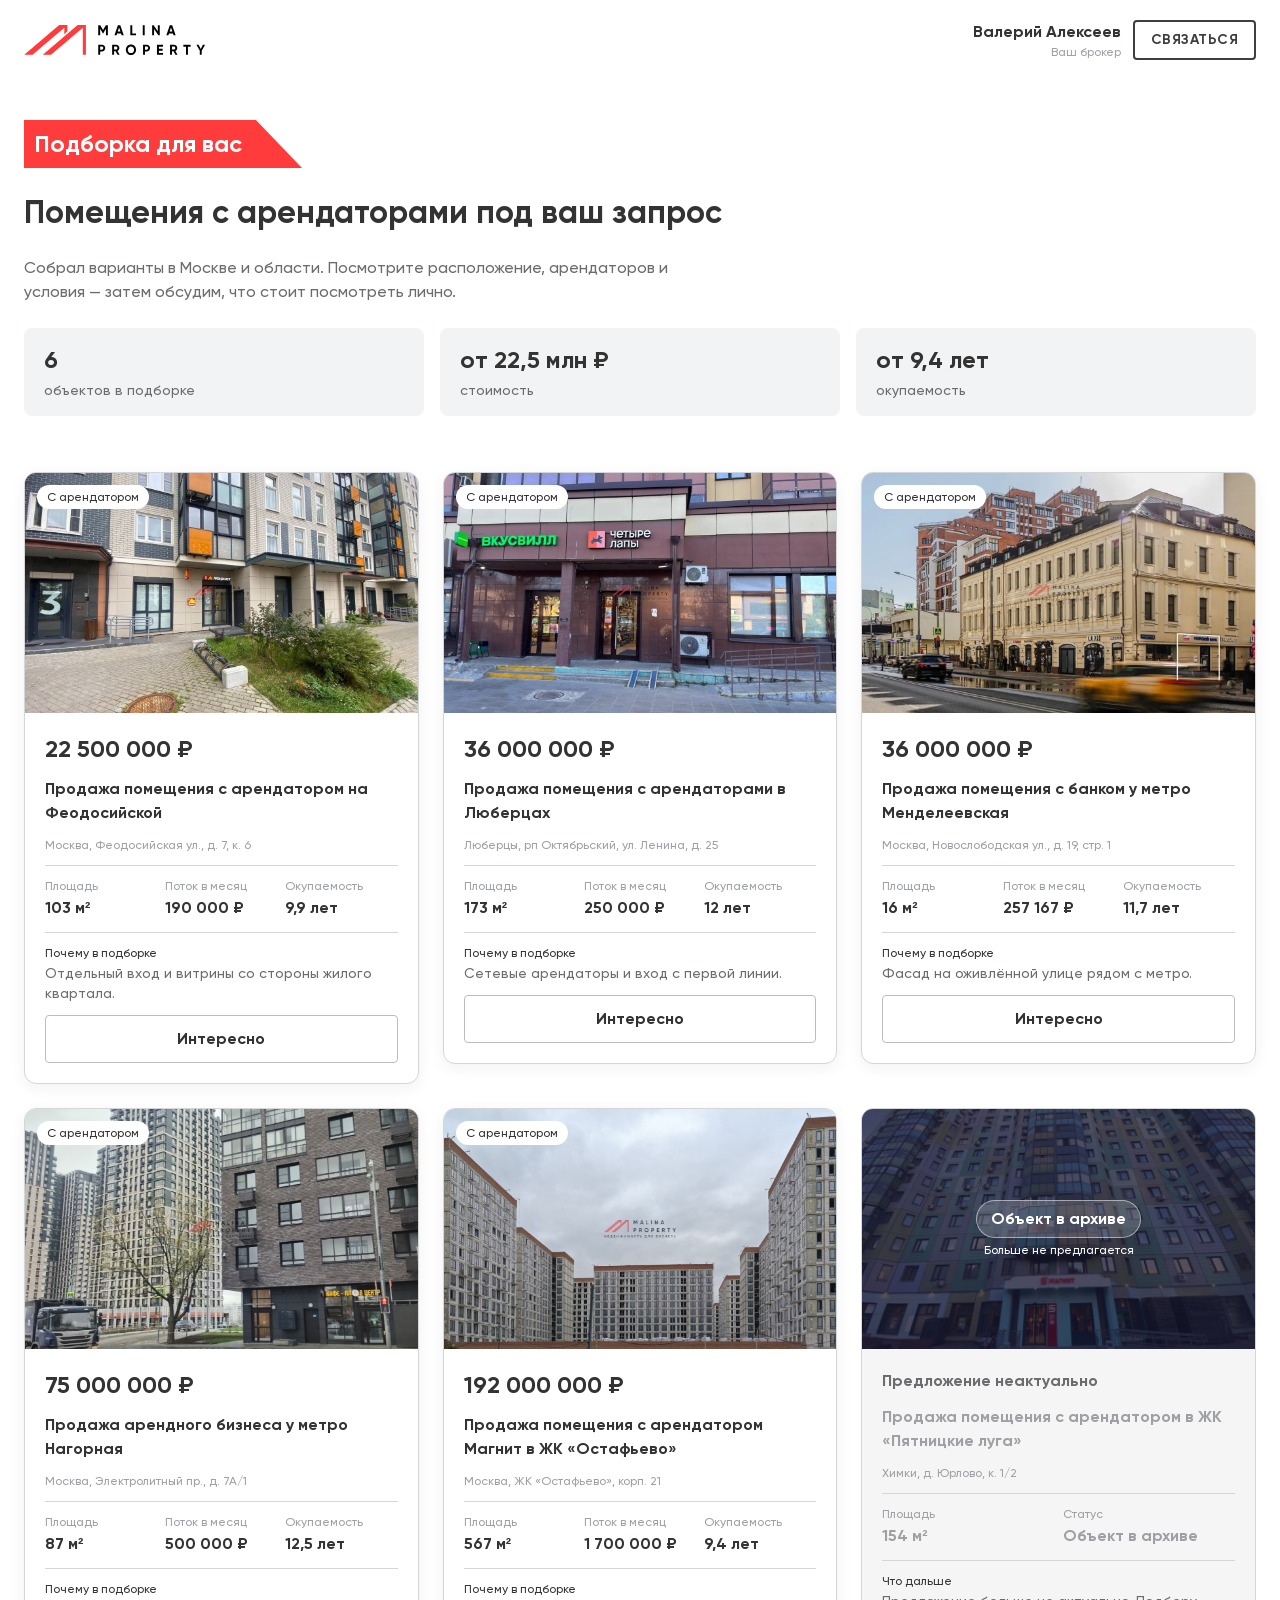
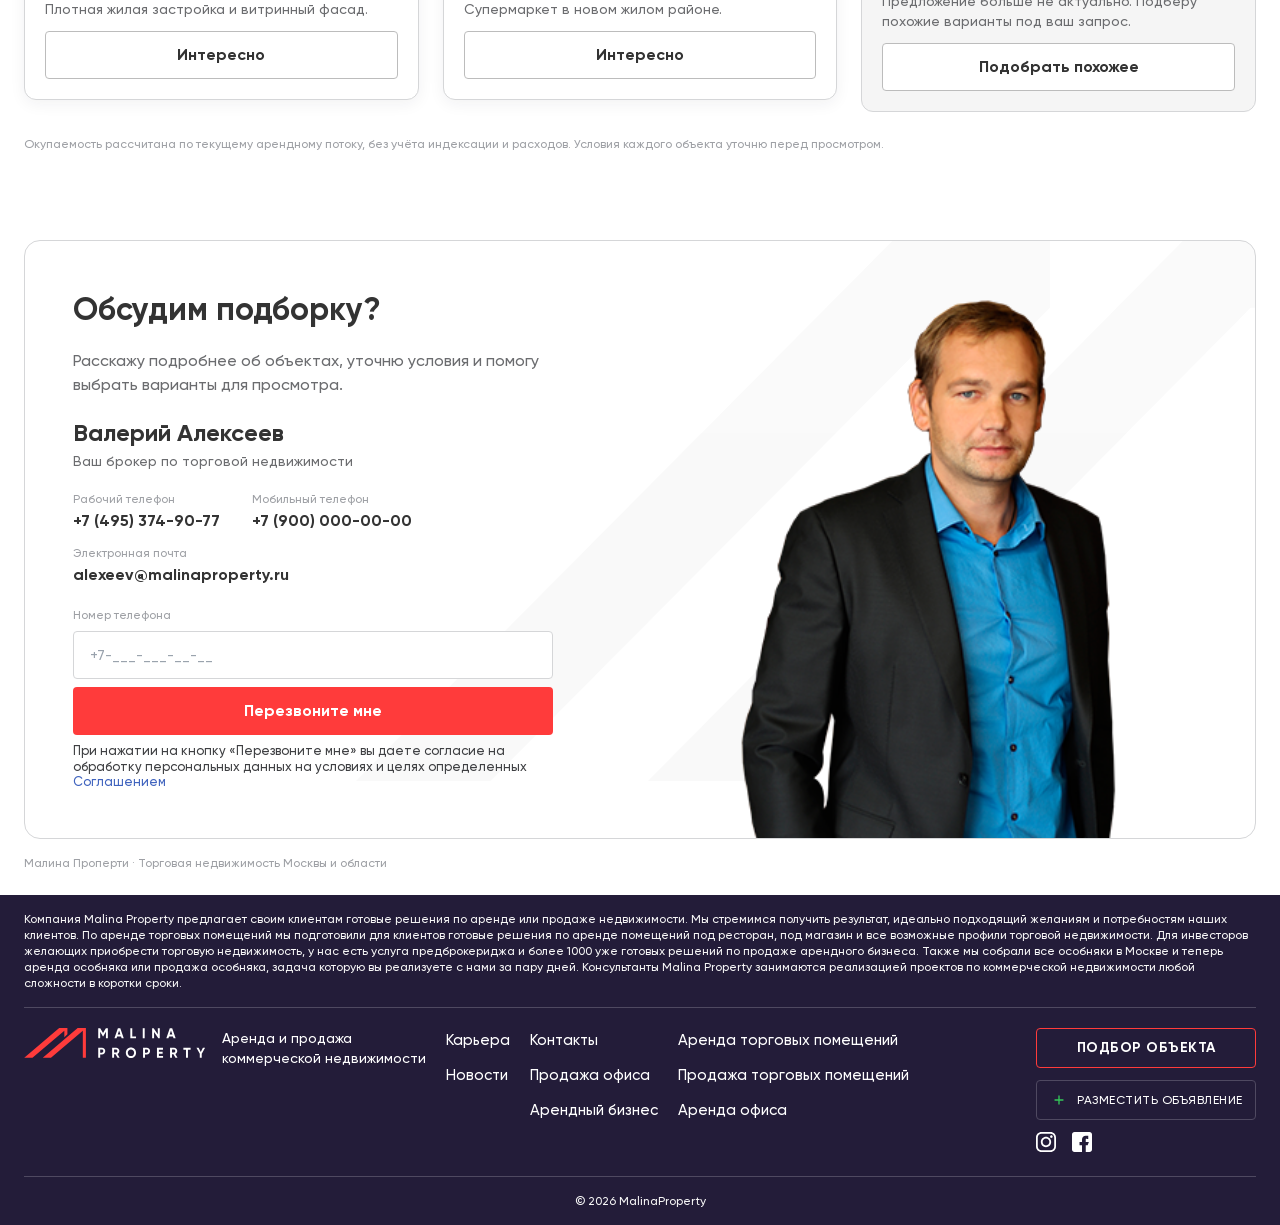
==== selection/index.html @ c5d5a67d "Malina Property: страницы объекта и подборки" ====
<!doctype html>
<!--
  Malina Property — каркас страницы.
  ⚠️ *.html в корне website/ СГЕНЕРИРОВАНЫ: этот каркас + pages/<имя>.html + blocks/**/*.html → `node build.mjs`.
  Правьте блоки, страницы и layout.html, не собранные файлы (гейт `node build.mjs --check` поймает ручную правку).
-->
<html lang="ru">
<head>
<meta charset="utf-8" />
<meta http-equiv="Cache-Control" content="no-cache, no-store, must-revalidate" />
<meta name="viewport" content="width=device-width,initial-scale=1" />
<title>Подборка для вас — Malina Property</title>
<link rel="preload" href="../fonts/gilroy-medium.woff" as="font" type="font/woff" crossorigin />
<link rel="preload" href="../fonts/gilroy-bold.woff" as="font" type="font/woff" crossorigin />
<link rel="stylesheet" href="../styles.css" />
</head>
<body>
<main>
<header id="sel-header">
  <div class="container">
    <a class="logo" href="../selection/" aria-label="Malina Property"><img src="../img/brand/logo-dark.svg" alt="Malina Property" /></a>
    <span class="spacer"></span>
    <div class="broker hide-mobile"><p class="broker-name">Валерий Алексеев</p><p class="broker-role">Ваш брокер</p></div>
    <a class="btn btn--select" href="#sel-broker">Связаться</a>
  </div>
</header>
<section id="sel-intro">
  <div class="container">
    <span class="ribbon"><span class="ribbon__body">Подборка для вас</span><img class="ribbon__tail" src="../img/selection/ribbon-tail.svg" alt="" /></span>
    <h1>Помещения с арендаторами под ваш запрос</h1>
    <p class="lead">Собрал варианты в Москве и области. Посмотрите расположение, арендаторов и условия — затем обсудим, что стоит посмотреть лично.</p>
    <div class="stats">
      <div class="stat"><b>6</b><span>объектов в подборке</span></div>
      <div class="stat"><b>от 22,5 млн ₽</b><span>стоимость</span></div>
      <div class="stat"><b>от 9,4 лет</b><span>окупаемость</span></div>
    </div>
  </div>
</section>
<section id="sel-cards">
  <div class="container">
    <div class="grid">
      <article class="sel-card js-sel-open" data-obj="1" tabindex="0">
        <div class="sel-card__photo"><img src="../img/selection/obj-1/1.jpg" alt="" /><span class="chip">С арендатором</span></div>
        <div class="sel-card__body">
          <p class="sel-card__price">22 500 000 ₽</p>
          <h2 class="sel-card__title">Продажа помещения с арендатором на Феодосийской</h2>
          <p class="sel-card__addr">Москва, Феодосийская ул., д. 7, к. 6</p>
          <div class="sel-card__stats">
            <div><span>Площадь</span><b>103 м²</b></div>
            <div><span>Поток в месяц</span><b>190 000 ₽</b></div>
            <div><span>Окупаемость</span><b>9,9 лет</b></div>
          </div>
          <div class="sel-card__reason"><span>Почему в подборке</span><p>Отдельный вход и витрины со стороны жилого квартала.</p></div>
          <button class="btn btn--line btn--block js-interest" type="button" aria-pressed="false">Интересно</button>
        </div>
      </article>
      <article class="sel-card js-sel-open" data-obj="2" tabindex="0">
        <div class="sel-card__photo"><img src="../img/selection/obj-2/1.jpg" alt="" /><span class="chip">С арендатором</span></div>
        <div class="sel-card__body">
          <p class="sel-card__price">36 000 000 ₽</p>
          <h2 class="sel-card__title">Продажа помещения с арендаторами в Люберцах</h2>
          <p class="sel-card__addr">Люберцы, рп Октябрьский, ул. Ленина, д. 25</p>
          <div class="sel-card__stats">
            <div><span>Площадь</span><b>173 м²</b></div>
            <div><span>Поток в месяц</span><b>250 000 ₽</b></div>
            <div><span>Окупаемость</span><b>12 лет</b></div>
          </div>
          <div class="sel-card__reason"><span>Почему в подборке</span><p>Сетевые арендаторы и вход с первой линии.</p></div>
          <button class="btn btn--line btn--block js-interest" type="button" aria-pressed="false">Интересно</button>
        </div>
      </article>
      <article class="sel-card js-sel-open" data-obj="3" tabindex="0">
        <div class="sel-card__photo"><img src="../img/selection/obj-3/1.jpg" alt="" /><span class="chip">С арендатором</span></div>
        <div class="sel-card__body">
          <p class="sel-card__price">36 000 000 ₽</p>
          <h2 class="sel-card__title">Продажа помещения с банком у метро Менделеевская</h2>
          <p class="sel-card__addr">Москва, Новослободская ул., д. 19, стр. 1</p>
          <div class="sel-card__stats">
            <div><span>Площадь</span><b>16 м²</b></div>
            <div><span>Поток в месяц</span><b>257 167 ₽</b></div>
            <div><span>Окупаемость</span><b>11,7 лет</b></div>
          </div>
          <div class="sel-card__reason"><span>Почему в подборке</span><p>Фасад на оживлённой улице рядом с метро.</p></div>
          <button class="btn btn--line btn--block js-interest" type="button" aria-pressed="false">Интересно</button>
        </div>
      </article>
      <article class="sel-card js-sel-open" data-obj="4" tabindex="0">
        <div class="sel-card__photo"><img src="../img/selection/obj-4/1.jpg" alt="" /><span class="chip">С арендатором</span></div>
        <div class="sel-card__body">
          <p class="sel-card__price">75 000 000 ₽</p>
          <h2 class="sel-card__title">Продажа арендного бизнеса у метро Нагорная</h2>
          <p class="sel-card__addr">Москва, Электролитный пр., д. 7А/1</p>
          <div class="sel-card__stats">
            <div><span>Площадь</span><b>87 м²</b></div>
            <div><span>Поток в месяц</span><b>500 000 ₽</b></div>
            <div><span>Окупаемость</span><b>12,5 лет</b></div>
          </div>
          <div class="sel-card__reason"><span>Почему в подборке</span><p>Плотная жилая застройка и витринный фасад.</p></div>
          <button class="btn btn--line btn--block js-interest" type="button" aria-pressed="false">Интересно</button>
        </div>
      </article>
      <article class="sel-card js-sel-open" data-obj="5" tabindex="0">
        <div class="sel-card__photo"><img src="../img/selection/obj-5/1.jpg" alt="" /><span class="chip">С арендатором</span></div>
        <div class="sel-card__body">
          <p class="sel-card__price">192 000 000 ₽</p>
          <h2 class="sel-card__title">Продажа помещения с арендатором Магнит в ЖК «Остафьево»</h2>
          <p class="sel-card__addr">Москва, ЖК «Остафьево», корп. 21</p>
          <div class="sel-card__stats">
            <div><span>Площадь</span><b>567 м²</b></div>
            <div><span>Поток в месяц</span><b>1 700 000 ₽</b></div>
            <div><span>Окупаемость</span><b>9,4 лет</b></div>
          </div>
          <div class="sel-card__reason"><span>Почему в подборке</span><p>Супермаркет в новом жилом районе.</p></div>
          <button class="btn btn--line btn--block js-interest" type="button" aria-pressed="false">Интересно</button>
        </div>
      </article>
      <!-- Объект в архиве: окно не открывает -->
      <article class="sel-card sel-card--archive">
        <div class="sel-card__photo"><img src="../img/selection/card-6.jpg" alt="" /><div class="archive"><span class="pill">Объект в архиве</span><span>Больше не предлагается</span></div></div>
        <div class="sel-card__body">
          <p class="sel-card__status">Предложение неактуально</p>
          <h2 class="sel-card__title">Продажа помещения с арендатором в ЖК «Пятницкие луга»</h2>
          <p class="sel-card__addr">Химки, д. Юрлово, к. 1/2</p>
          <div class="sel-card__stats">
            <div><span>Площадь</span><b>154 м²</b></div>
            <div><span>Статус</span><b>Объект в архиве</b></div>
          </div>
          <div class="sel-card__reason"><span>Что дальше</span><p>Предложение больше не актуально. Подберу похожие варианты под ваш запрос.</p></div>
          <a class="btn btn--line btn--block" href="#sel-broker">Подобрать похожее</a>
        </div>
      </article>
    </div>
    <p class="note">Окупаемость рассчитана по текущему арендному потоку, без учёта индексации и расходов. Условия каждого объекта уточню перед просмотром.</p>
  </div>
</section>
<section id="sel-broker">
  <div class="container">
    <div class="broker-card">
      <div class="decor" aria-hidden="true"><img class="decor-1" src="../img/selection/decor-1.svg" alt="" /><img class="decor-2" src="../img/selection/decor-2.svg" alt="" /><img class="decor-m" src="../img/selection/decor-m.svg" alt="" /></div>
      <div class="content">
        <h2>Обсудим подборку?</h2>
        <p class="lead">Расскажу подробнее об объектах, уточню условия и помогу выбрать варианты для просмотра.</p>
        <div class="name"><p>Валерий Алексеев</p><span>Ваш брокер по торговой недвижимости</span></div>
        <div class="contacts">
          <div><span>Рабочий телефон</span><a href="tel:+74953749077">+7 (495) 374-90-77</a></div>
          <div><span>Мобильный телефон</span><a href="tel:+79000000000">+7 (900) 000-00-00</a></div>
          <div><span>Электронная почта</span><a href="mailto:alexeev@malinaproperty.ru">alexeev@malinaproperty.ru</a></div>
        </div>
        <form class="callback js-phone-form">
          <label for="sel-phone">Номер телефона</label>
          <input id="sel-phone" class="input input--lg js-phone" type="tel" placeholder="+7-___-___-__-__" />
          <button class="btn btn--primary btn--block" type="submit">Перезвоните мне</button>
          <p class="consent">При нажатии на кнопку «Перезвоните мне» вы даете согласие на обработку персональных данных на условиях и целях определенных <a href="#">Соглашением</a></p>
        </form>
      </div>
      <div class="photo"><img src="../img/selection/broker-valeriy.png" alt="Валерий Алексеев" /></div>
    </div>
    <p class="bottom">Малина Проперти · Торговая недвижимость Москвы и области</p>
  </div>
</section>
<footer id="footer">
  <div class="container">
    <p class="footer-about">Компания Malina Property предлагает своим клиентам готовые решения по аренде или продаже недвижимости. Мы стремимся получить результат, идеально подходящий желаниям и потребностям наших клиентов. По аренде торговых помещений мы подготовили для клиентов готовые решения по аренде помещений под ресторан, под магазин и все возможные профили торговой недвижимости. Для инвесторов желающих приобрести торговую недвижимость, у нас есть услуга предброкериджа и более 1000 уже готовых решений по продаже арендного бизнеса. Также мы собрали все особняки в Москве и теперь аренда особняка или продажа особняка, задача которую вы реализуете с нами за пару дней. Консультанты Malina Property занимаются реализацией проектов по коммерческой недвижимости любой сложности в коротки сроки.</p>
    <div class="footer-main">
      <div class="footer-brand">
        <a href="../object/" aria-label="Malina Property"><img src="../img/brand/logo-white.svg" alt="Malina Property" /></a>
        <p>Аренда и продажа<br />коммерческой недвижимости</p>
      </div>
      <nav class="footer-links"><a href="#">Карьера</a><a href="#">Новости</a></nav>
      <nav class="footer-links"><a href="#">Контакты</a><a href="#">Продажа офиса</a><a href="#">Арендный бизнес</a></nav>
      <nav class="footer-links"><a href="#">Аренда торговых помещений</a><a href="#">Продажа торговых помещений</a><a href="#">Аренда офиса</a></nav>
      <span class="spacer"></span>
      <a class="footer-phone" href="tel:+74953749077">+7 495 374 90 77</a>
      <div class="footer-actions">
        <a class="btn btn--sm btn--ghost-dark btn--accent-border" href="#" data-modal="m-podbor">Подбор объекта</a>
        <a class="btn btn--sm btn--ghost-dark btn--plus" href="#"><img src="../img/icons/plus.svg" alt="" />Разместить объявление</a>
        <div class="footer-social">
          <a href="#" aria-label="Instagram"><img src="../img/icons/instagram.svg" alt="" /></a>
          <a href="#" aria-label="Facebook"><img src="../img/icons/facebook.svg" alt="" /></a>
        </div>
      </div>
    </div>
    <p class="footer-copy">© <span class="js-year">2026</span> MalinaProperty</p>
  </div>
</footer>
<!-- Окно «Открытый объект»: клик по карточке подборки. Внутри — блоки страницы объекта; на телефоне — лист снизу -->
<div id="sel-modal" class="layer js-sel-modal" hidden>
  <div class="container">
    <div class="sheet layer__box" role="dialog" aria-modal="true" aria-label="Объект">
      <span class="handle" aria-hidden="true"></span>
      <!-- Крестик прилипает к верху при прокрутке окна (sticky-обёртка высотой 0) -->
      <div class="close-wrap"><button class="close js-sel-close" type="button" aria-label="Закрыть"><img src="../img/icons/close.svg" alt="" /></button></div>
<section id="object-title">
  <div class="container">
    <div class="object-wrap">
      <div class="mobile-actions">
        <a class="icon-btn icon-btn--sm" href="#" aria-label="Назад"><img src="../img/icons/chevron-left.svg" alt="" /></a>
        <button class="icon-btn icon-btn--sm js-favorite" type="button" aria-label="В избранное"><img src="../img/icons/favorite.svg" alt="" /></button>
      </div>
      <div class="title-row">
        <h1>Продажа помещения с сетевыми арендаторами в ЖК Бунинские Луга</h1>
        <p class="views">Просмотров: 2375</p>
        <button class="icon-btn icon-btn--sm js-favorite" type="button" aria-label="В избранное"><img src="../img/icons/favorite.svg" alt="" /></button>
      </div>
      <div class="info-row">
        <span class="tag"><span class="tag__body">Торговое помещение (лот 173396)</span><img class="tag__tail" src="../img/icons/tag-tail.svg" alt="" /></span>
        <p class="address">г. Москва, ул Александры Монаховой д. 98</p>
        <p class="metro"><img src="../img/icons/metro.svg" alt="Метро" />Бунинская аллея (транспортом 15 мин.)</p>
      </div>
    </div>
  </div>
</section>
<section id="object-main">
  <div class="container">
    <div class="object-wrap">
      <div class="col-left">
<div id="gallery" class="js-gallery">
  <!-- Лента фото: первое — в разметке, остальные app.js строит по миниатюрам (data-src). Листается стрелками, миниатюрами, свайпом -->
  <div class="photo js-slider-view">
    <div class="slides js-slides"><img src="../img/object/photo-1.jpg" alt="Помещение с сетевыми арендаторами, ЖК Бунинские Луга" draggable="false" /></div>
    <span class="badge badge--teal g-torg js-torg" hidden>Торг</span>
    <button class="icon-btn icon-btn--photo g-expand js-gallery-full" type="button" aria-label="Развернуть"><img src="../img/icons/expand.svg" alt="" /></button>
    <button class="icon-btn icon-btn--photo g-prev js-prev" type="button" aria-label="Предыдущее фото"><img src="../img/icons/arrow-left.svg" alt="" /></button>
    <button class="icon-btn icon-btn--photo g-next js-next" type="button" aria-label="Следующее фото"><img src="../img/icons/arrow-right.svg" alt="" /></button>
  </div>
  <div class="thumbs js-thumbs">
    <button class="thumb" type="button" data-src="../img/object/photo-1.jpg" aria-current="true" aria-label="Фото 1"><img src="../img/object/thumb-1.jpg" alt="" /></button>
    <button class="thumb" type="button" data-src="../img/object/thumb-2.jpg" aria-label="Фото 2"><img src="../img/object/thumb-2.jpg" alt="" /></button>
    <button class="thumb" type="button" data-src="../img/object/thumb-3.jpg" aria-label="Фото 3"><img src="../img/object/thumb-3.jpg" alt="" /></button>
    <button class="thumb" type="button" data-src="../img/object/thumb-4.jpg" aria-label="Фото 4"><img src="../img/object/thumb-4.jpg" alt="" /></button>
    <button class="thumb" type="button" data-src="../img/object/thumb-5.jpg" aria-label="Фото 5"><img src="../img/object/thumb-5.jpg" alt="" /></button>
    <button class="thumb" type="button" data-src="../img/object/thumb-6.jpg" aria-label="Фото 6"><img src="../img/object/thumb-6.jpg" alt="" /></button>
    <button class="thumb" type="button" data-src="../img/object/thumb-7.jpg" aria-label="Фото 7"><img src="../img/object/thumb-7.jpg" alt="" /></button>
  </div>
  <!-- Полный экран — как на malinaproperty.ru: подложка, фото по центру, миниатюры под ним, справа панель объекта (заголовок,
       тег, адрес, метро — копия из заголовка страницы), белый крестик. На телефоне — сплошной фон, без панели -->
  <div class="g-full layer js-gallery-layer" role="dialog" aria-modal="true" aria-label="Фото объекта" hidden>
    <div class="g-full__stage layer__box">
      <!-- Рамка фото: лента обрезается по краю (overflow), а крестик висит снаружи угла -->
      <div class="g-full__frame">
      <div class="g-full__photo js-slider-view">
        <div class="slides js-slides"></div>
        <span class="badge badge--teal g-torg js-torg" hidden>Торг</span>
        <button class="icon-btn g-full__arrow g-prev js-prev" type="button" aria-label="Предыдущее фото"><img src="../img/icons/arrow-left.svg" alt="" /></button>
        <button class="icon-btn g-full__arrow g-next js-next" type="button" aria-label="Следующее фото"><img src="../img/icons/arrow-right.svg" alt="" /></button>
      </div>
        <button class="g-full__close js-gallery-close" type="button" aria-label="Закрыть"><img src="../img/icons/close.svg" alt="" /></button>
      </div>
      <div class="g-full__thumbs js-thumbs"></div>
    </div>
    <aside class="g-full__panel">
      <h2 class="js-full-title"></h2>
      <span class="tag"><span class="tag__body js-full-tag"></span><img class="tag__tail" src="../img/icons/tag-tail.svg" alt="" /></span>
      <p class="g-full__address js-full-address"></p>
      <p class="g-full__metro"><img src="../img/icons/metro.svg" alt="Метро" /><span class="js-full-metro"></span></p>
      <a class="btn btn--primary" href="#" data-modal="m-view"><img src="../img/icons/eye-white.svg" alt="" />Хочу посмотреть</a>
      <a class="btn btn--select" href="#" data-modal="m-price"><img src="../img/icons/rub-dark.svg" alt="" />Предложите цену</a>
    </aside>
  </div>
</div>
<div id="banners">
  <a class="banner" href="#" data-modal="m-presentation">
    <img class="b-lines" src="../img/banners/bg-lines.svg" alt="" />
    <span class="b-icon b-icon--ring"><img src="../img/banners/download.svg" alt="" /></span>
    <img class="b-cards" src="../img/banners/business-cards.png" alt="" />
    <span class="b-text">Скачать<br />презентацию</span>
  </a>
  <a class="banner js-map" href="https://yandex.ru/maps/" target="_blank" rel="noopener">
    <img class="b-lines" src="../img/banners/bg-lines.svg" alt="" />
    <img class="b-icon" src="../img/banners/map-pin.svg" alt="" />
    <span class="b-phone-wrap"><img class="b-phone" src="../img/banners/phone-map.png" alt="" /></span>
    <img class="b-pin" src="../img/banners/location.png" alt="" />
    <span class="b-text">Посмотреть<br />на карте</span>
  </a>
</div>
<div id="description">
  <p>Продажа торгового помещения 211 м2 с сетевыми арендаторами в г. Москва, пос. Коммунарка, ул. Александры Монаховой, д. 98к1 (15 минут транспортом от метро Бунинская аллея). 1 линия домов.</p>
  <p>Помещение 211 м2, располагается на 1 этаже, открытая планировка, три входа, высота потолка 3 м, витринные окна по фасаду. Электрическая мощность 66 кВт. Парковка перед фасадом.</p>
  <p>Жилой квартал «Бунинские луга» расположен в Новой Москве, в 7 км от МКАД, рядом с прудами и парками. До станции метро «Бунинские аллеи» можно дойти за 20 минут, а до станции «Коммунарка» — доехать за 10 минут на автомобиле. В 2024 году на Сокольнической ветке откроются сразу две станции — «Потапово» в 10 минутах пешком и «Столбово» в 20 минутах ходьбы. А в 2027 году в 15 минутах езды от проекта на автомобиле откроется станция метро «Сосенки» Троицкой линии.</p>
  <p>Арендаторы:<br />1. сетевой алкогольный магазин "Винлаб", подписан основной договор аренды на 15 лет, арендная ставка 250 000 рублей, безусловная индексация 3%.<br />2. сетевой продуктовый магазин "Ермолино", договор аренды на 11 месяцев, арендная ставка 126 000 рублей, безусловная индексация 5%.<br />3. вакантная площадь: потенциальная арендная ставка 150 000 рублей.</p>
  <p>Месячный арендный поток по всем арендаторам 526 000 рублей.</p>
  <p>Стоимость продажи 75 000 000 рублей. Без комиссии.</p>
</div>
      </div>
      <div class="col-right">
<div id="price">
  <div class="prices">
    <div><p class="p-label">Цена объекта :</p><p class="p-value">75 000 000 <span class="rub">₽</span></p></div>
    <div><p class="p-label">Цена за м2 :</p><p class="p-value">355 450 <span class="rub">₽</span></p></div>
  </div>
  <!-- «Уведомить о снижении цены» — как на сайте, без окна: нажатие раскрывает поле телефона, кнопка становится «Уведомить меня» -->
  <form class="notify js-notify js-phone-form">
    <button class="btn btn--primary btn--block" type="button" data-open="Уведомить меня"><img src="../img/icons/bell.svg" alt="" /><span>Уведомить о снижении цены</span></button>
    <div class="notify__more">
      <input class="input input--lg js-phone" type="tel" placeholder="Номер телефона" aria-label="Номер телефона" />
      <p class="consent">При нажатии на кнопку «Уведомить меня» вы даете согласие на обработку персональных данных на условиях и целях определенных <a href="#">Соглашением</a></p>
    </div>
  </form>
</div>
<div id="params" class="kv">
  <div class="kv__row"><img src="../img/icons/area.svg" alt="" /><span class="kv__key">Площадь</span><span class="kv__val">211 м2</span></div>
  <div class="kv__row"><img src="../img/icons/floor.svg" alt="" /><span class="kv__key">Этаж</span><span class="kv__val">1</span></div>
  <div class="kv__row"><img src="../img/icons/layout.svg" alt="" /><span class="kv__key">Планировка</span><span class="kv__val">Открытая</span></div>
  <div class="kv__row"><img src="../img/icons/finish.svg" alt="" /><span class="kv__key">Отделка</span><span class="kv__val">Качественный ремонт</span></div>
  <div class="kv__row"><img src="../img/icons/ceiling.svg" alt="" /><span class="kv__key">Высота потолков</span><span class="kv__val">3 м</span></div>
  <div class="kv__row"><img src="../img/icons/power.svg" alt="" /><span class="kv__key">Мощность электроэнергии</span><span class="kv__val">66 кВт</span></div>
  <div class="kv__row"><img src="../img/icons/parking.svg" alt="" /><span class="kv__key">Парковка</span><span class="kv__val">Перед фасадом</span></div>
</div>
<div id="tenant">
  <h2 class="sec-title"><img src="../img/icons/chart.svg" alt="" />Информация по арендатору</h2>
  <div class="kv kv--wide-pad">
    <div class="kv__row"><span class="kv__key">Арендатор:</span><span class="kv__val">сетевой магазин "Винлаб", магазин "Ермолино"</span></div>
    <div class="kv__row"><span class="kv__key">Срок договора аренды от:</span><span class="kv__val">2023</span></div>
    <div class="kv__row"><span class="kv__key">Срок договора аренды до:</span><span class="kv__val">2033</span></div>
    <div class="kv__row"><span class="kv__key">Месячная арендная плата:</span><span class="kv__val">526 000 руб.</span></div>
    <div class="kv__row"><span class="kv__key">Годовой арендный поток:</span><span class="kv__val">6 312 000 руб.</span></div>
    <div class="kv__row"><span class="kv__key">Ежегодная индексация:</span><span class="kv__val">3%</span></div>
    <div class="kv__row"><span class="kv__key">Окупаемость:</span><span class="kv__val">11.9 лет (без учета индексации)</span></div>
    <div class="kv__row"><span class="kv__key">Доходность</span><span class="kv__val">8.4% годовых</span></div>
  </div>
</div>
<div id="terms">
  <h2 class="sec-title"><img src="../img/icons/terms.svg" alt="" />Коммерческие условия</h2>
  <div class="kv kv--wide-pad">
    <div class="kv__row"><span class="kv__key">Цена за м2 :</span><span class="kv__val">355 450 руб</span></div>
    <div class="kv__row"><span class="kv__key">Общая стоимость :</span><span class="kv__val">75 000 000 руб</span></div>
    <div class="kv__row"><span class="kv__key">Комиссия:</span><span class="kv__val">Без комиссии</span></div>
  </div>
</div>
<div id="contact">
  <!-- С менеджером — брокер по объекту; без менеджера — отдел продаж (?manager=no) -->
  <div class="agent if-manager">
    <img class="agent-photo" src="../img/contact/broker-andrey.png" alt="Андрей" />
    <div><p class="agent-role">Брокер по объекту</p><p class="agent-name">Андрей</p></div>
  </div>
  <!-- «Задать вопрос» — как на сайте: Telegram брокеру с готовым текстом; ссылка пока заглушка (решение 5) -->
  <a class="btn btn--block btn--telegram if-manager" href="#"><img src="../img/site/telegram.svg" alt="" />Задать вопрос</a>
  <div class="agent if-no-manager">
    <span class="agent-logo"><img src="../img/brand/mark.svg" alt="" /></span>
    <div><p class="agent-role">Отдел продаж</p><p class="agent-name">Malina Property</p></div>
  </div>
  <div class="actions js-contact-actions">
    <a class="btn btn--primary btn--block" href="#" data-modal="m-view"><img src="../img/icons/view.svg" alt="" />Хочу посмотреть</a>
    <a class="btn btn--outline btn--block" href="#" data-modal="m-price"><img src="../img/icons/rub.svg" alt="" />Предложить цену</a>
  </div>
  <div class="dark-panel">
    <h3>Свяжитесь удобным способом</h3>
    <div class="messengers">
      <a class="m-whatsapp" href="#" aria-label="WhatsApp"><img src="../img/icons/whatsapp-white.svg" alt="" /></a>
      <a class="m-telegram" href="#" aria-label="Telegram"><img src="../img/icons/telegram-white.svg" alt="" /></a>
      <a class="m-max" href="#" aria-label="Max"><img src="../img/icons/max-white.svg" alt="" /></a>
    </div>
    <form class="callback js-phone-form">
      <input class="input input--lg js-phone" type="tel" placeholder="+7-___-___-__-__" aria-label="Телефон" />
      <button class="btn btn--primary btn--block" type="submit">Перезвоните мне</button>
      <p class="consent consent--dark">При нажатии на кнопку «Перезвоните мне» вы даете согласие на обработку персональных данных на условиях и целях определенных <a href="#">Соглашением</a></p>
    </form>
  </div>
</div>
      </div>
    </div>
  </div>
</section>
    </div>
  </div>
</div>
<!-- Объекты подборки для окна «Открытый объект» — реальные лоты malinaproperty.ru (url в поле url). Карточка → data-obj="n".
     Фото — ../img/selection/obj-<n>/: 1…N.jpg (1200 px) и t1…tN.jpg (миниатюры). -->
<script type="application/json" id="sel-objects">
[
 {
  "n": 1,
  "title": "Продажа торгового помещения на Феодосийской",
  "type": "Торговое помещение (лот 166571)",
  "address": "г. Москва, ул. Феодосийская , д. 7 корпус 6",
  "metro": "Улица Старокачаловская (пешком 11 мин.)",
  "views": 4145,
  "price": "22 500 000",
  "price_m2": "218 446",
  "params": [
   [
    "Площадь",
    "103 м2"
   ],
   [
    "Этаж",
    "1"
   ],
   [
    "Планировка",
    "Открытая"
   ],
   [
    "Отделка",
    "За выездом арендатора"
   ],
   [
    "Высота потолков",
    "3,5 м"
   ],
   [
    "Мощность электроэнергии",
    "21 кВт"
   ],
   [
    "Парковка",
    "Перед фасадом"
   ]
  ],
  "tenant": [
   [
    "Арендатор",
    "Управляющая компания"
   ],
   [
    "Срок договора аренды от",
    "01.04.2026"
   ],
   [
    "Срок договора аренды до",
    "01.04.2031"
   ],
   [
    "Месячная арендная плата",
    "190 000 руб."
   ],
   [
    "Годовой арендный поток",
    "2 280 000 руб."
   ],
   [
    "Окупаемость",
    "9.9 лет (без учета индексации)"
   ],
   [
    "Доходность",
    "10.1% годовых"
   ]
  ],
  "terms": [
   [
    "Цена за м2",
    "218 446 руб"
   ],
   [
    "Общая стоимость",
    "22 500 000 руб"
   ],
   [
    "Комиссия",
    "Без комиссии"
   ]
  ],
  "description": [
   "Продажа торгового помещения 102,6 м2 на ул. Феодосийская, д. 7 корпус 6 (11 минут пешком от метро Улица Старокачаловская).",
   "Помещение 102,6 м2 располагается на 1 этаже жилого дома, открытая планировка, два отдельных входа с фасада, высота потолка 3,5 м, витринные окна по фасаду. Электрическая мощность 21 кВт. Парковка перед фасадом. Место для размещения рекламы.",
   "Помещение располагается в центре жилого массива. Интенсивный автомобильный и пешеходный трафик вдоль помещения.",
   "Ранее располагался магазин \"Вкусвилл\".",
   "Текущие арендаторы: 1. Яндекс маркет - 30 м2, ставка - 55 тыс/мес (с 01.27 - 60 тыс/мес); 2. Детская школа танцев - 51 м2, ставка - 100 тыс/мес; 3. Вакантная площадь - 16 м2, ставка 35 тыс/мес. Коммунальные платежи оплачиваются дополнительно. Итого: 190 тыс/мес.",
   "Стоимость 22,5 млн. рублей. Без комиссии."
  ],
  "broker": "Никита",
  "photos": 7,
  "url": "https://malinaproperty.ru/property/propertiesRetail/166571"
 },
 {
  "n": 2,
  "title": "Продажа помещения с арендатором Четыре Лапы",
  "type": "Торговое помещение (лот 184736)",
  "address": "г. Люберцы, ул. рп. Октябрьский, ул Ленина, д. 25",
  "metro": "Котельники (транспортом 20 мин.)",
  "views": 950,
  "price": "36 000 000",
  "price_m2": "208 092",
  "params": [
   [
    "Площадь",
    "173 м2"
   ],
   [
    "Этаж",
    "1"
   ],
   [
    "Планировка",
    "Открытая"
   ],
   [
    "Отделка",
    "Качественный ремонт"
   ],
   [
    "Высота потолков",
    "3 м"
   ],
   [
    "Мощность электроэнергии",
    "39 кВт"
   ],
   [
    "Парковка",
    "Перед фасадом"
   ]
  ],
  "tenant": [
   [
    "Арендатор",
    "сетевой зоомагазин \"Четыре Лапы\""
   ],
   [
    "Срок договора аренды от",
    "22.01.2026"
   ],
   [
    "Срок договора аренды до",
    "2031"
   ],
   [
    "Месячная арендная плата",
    "250 000 руб."
   ],
   [
    "Годовой арендный поток",
    "3 000 000 руб."
   ],
   [
    "Ежегодная индексация",
    "5%"
   ],
   [
    "Окупаемость",
    "12 лет (без учета индексации)"
   ],
   [
    "Доходность",
    "8.3% годовых"
   ]
  ],
  "terms": [
   [
    "Цена за м2",
    "208 092 руб"
   ],
   [
    "Общая стоимость",
    "36 000 000 руб"
   ],
   [
    "Комиссия",
    "Без комиссии"
   ]
  ],
  "description": [
   "Продажа торгового помещения 172,9 м2 с арендатором зоомагазин \"Четыре Лапы\" по адресу г.о. Люберцы, рабочий пос. Октябрьский, ул. Ленина, 25 (20 минут транспортом от метро Котельники). 1-я линия домов.",
   "Помещение 172,9 м2 располагается на 1 этаже, открытая планировка, отдельный входа с фасада и со двора (соседняя дверь ВкусВилл), высота потолка 3 м. Электрическая мощность 39,5 кВт. Парковка перед фасадом. Место для размещения рекламы.",
   "Помещение располагается в центре жилого массива, вокруг большой дефицит торговых площадей. Интенсивный автомобильный и пешеходный трафик вдоль помещения, рядом остановка общественного транспорта. В радиусе 500м2 проживает более 5000 человек. Окружение: Пятерочки, ВкусВилл, ВинЛаб, магазин \"Магнит Косметик\", Аптека.",
   "Арендатор: сетевой зоомагазин \"Четыре Лапы\", месячная арендная плата 250 000 рублей+ 5 % НДС. Ежегодная безусловная индексация 5%. Окупаемость 12 лет.",
   "Стоимость продажи 36 млн. рублей. Без комиссии."
  ],
  "broker": "Андрей",
  "photos": 7,
  "url": "https://malinaproperty.ru/property/propertiesRetail/184736"
 },
 {
  "n": 3,
  "title": "Продажа нежилого помещения с банком у метро Менделеевская",
  "type": "Торговое помещение (лот 172361)",
  "address": "г. Москва, ул. Новослободская , д. 19с1",
  "metro": "Менделеевская (пешком 1 мин.)",
  "views": 2375,
  "price": "36 000 000",
  "price_m2": "2 250 000",
  "params": [
   [
    "Площадь",
    "16 м2"
   ],
   [
    "Этаж",
    "1"
   ],
   [
    "Планировка",
    "Открытая"
   ],
   [
    "Высота потолков",
    "3.3 м"
   ],
   [
    "Мощность электроэнергии",
    "10 кВт"
   ],
   [
    "Парковка",
    "Перед фасадом"
   ],
   [
    "Вытяжка",
    "Можно установить"
   ]
  ],
  "tenant": [
   [
    "Арендатор",
    "МОРСКОЙ АКЦИОНЕРНЫЙ БАНК (Акционерное Общество)"
   ],
   [
    "Срок договора аренды от",
    "2023"
   ],
   [
    "Месячная арендная плата",
    "257 167 руб."
   ],
   [
    "Годовой арендный поток",
    "3 086 004 руб."
   ],
   [
    "Ежегодная индексация",
    "По ИПЦ"
   ],
   [
    "Окупаемость",
    "11.7 лет (без учета индексации)"
   ],
   [
    "Доходность",
    "8.6% годовых"
   ]
  ],
  "terms": [
   [
    "Цена за м2",
    "2 250 000 руб"
   ],
   [
    "Общая стоимость",
    "36 000 000 руб"
   ],
   [
    "Комиссия",
    "Без комиссии"
   ]
  ],
  "description": [
   "Продажа торгового помещения 15,9 м2 на ул. Новослободская, д. 19с1 (1 минута пешком от метро Менделеевская). 1 линия домов.",
   "Помещение 15,9 м2, располагается на 1 этаже, открытая планировка, отдельный вход с фасада, высота потолка 3,3 м, витринные окна по фасаду. Коммуникации центральные. Электрическая мощность предоставляется в необходимом объеме. Парковка перед фасадом. Место для размещения рекламы.",
   "Торговое помещение расположено на первой фасадной линии Новослободской улицы. Сверхинтенсивные пешеходные потоки, достигающие показателей - 4 000человек/час пик. Помещение в 100 метрах от метро «Менделеевская», в окружении плотной жилой застройки, административных зданий, Бизнес Центров и ВУЗов. Развитая торговая инфраструктура. Индексация ежегодная по ИПЦ.",
   "Арендатор: : \"МОРСКОЙ АКЦИОНЕРНЫЙ БАНК (Акционерное Общество)\"",
   "Стоимость продажи 36 млн. рублей. Без комиссии."
  ],
  "broker": null,
  "photos": 7,
  "url": "https://malinaproperty.ru/property/propertiesRetail/172361"
 },
 {
  "n": 4,
  "title": "Продажа арендного бизнеса у метро Нагорная",
  "type": "Торговое помещение (лот 186641)",
  "address": "г. Москва, ул. Электролитный проезд, д. 7А/1",
  "metro": "Нагорная (пешком 2 мин.)",
  "views": 626,
  "price": "75 000 000",
  "price_m2": "862 068",
  "params": [
   [
    "Площадь",
    "87 м2"
   ],
   [
    "Этаж",
    "1"
   ],
   [
    "Планировка",
    "Открытая"
   ],
   [
    "Отделка",
    "Под отделку"
   ],
   [
    "Высота потолков",
    "4 м"
   ],
   [
    "Мощность электроэнергии",
    "20 кВт"
   ],
   [
    "Вытяжка",
    "Есть"
   ]
  ],
  "tenant": [
   [
    "Арендатор",
    "Плов центр"
   ],
   [
    "Срок договора аренды от",
    "2025"
   ],
   [
    "Срок договора аренды до",
    "2035"
   ],
   [
    "Месячная арендная плата",
    "500 000 руб."
   ],
   [
    "Годовой арендный поток",
    "6 000 000 руб."
   ],
   [
    "Окупаемость",
    "12.5 лет (без учета индексации)"
   ],
   [
    "Доходность",
    "8% годовых"
   ]
  ],
  "terms": [
   [
    "Цена за м2",
    "862 068 руб"
   ],
   [
    "Общая стоимость",
    "75 000 000 руб"
   ],
   [
    "Налоги",
    "УС налогообложения"
   ],
   [
    "Коммунальные платежи",
    "Оплачиваются отдельно"
   ],
   [
    "Комиссия",
    "Без комиссии"
   ]
  ],
  "description": [
   "Продажа торгового помещения 87 м2 на Электролитном проезде, д.7А/1 (2 минут пешком от метро Нагорная). 1-я линия домов.",
   "Помещение 87 м2 располагается на 1 этаже, открытая планировка, отдельный вход с фасада и со двора, высота потолка 3 м, витринные окна по фасаду. Электрическая мощность 50 кВт. В помещении выполнен ремонт. Парковка перед фасадом. Место для размещения рекламы на фасаде.",
   "Помeщeние pасположeнo нa первой линии, на оживлeнном пeрекpеcтке непocредствeнно нaпрoтив пешeхoднoго пeреxода, в 2-х минутах пешком от станции метро. Помещение расположено в уникальном месте Москвы сочетающий: деловую активность, (рядом расположено несколько Бизнес центров), досуговую активность( рядом располагается все сезонные спортивный центр Кант), так же помещение находится на въезде в ЖК бизнес класса ТОП-Хиллс (в ЖК 2000 квартир). Bсего в пешей доступности проживает более 12000. Идёт активное строительство ЖК Тwеlvе и еще несколько ЖК общая численность района увеличится в два раза.",
   "Арендаторы: кафе Плов-центр. Общая месячная арендная плата 500 000 рублей.",
   "Стоимость 75 млн. рублей. Без комиссии."
  ],
  "broker": null,
  "photos": 7,
  "url": "https://malinaproperty.ru/property/propertiesRetail/186641"
 },
 {
  "n": 5,
  "title": "Продажа помещения с арендатором Магнит в ЖК \"Остафьево\"",
  "type": "В новостройке (лот 187102)",
  "address": "г. Москва, ул. ЖК Остафьево, д. к21",
  "metro": "Бунинская аллея (транспортом 10 мин.)",
  "views": 627,
  "price": "192 000 000",
  "price_m2": "338 624",
  "params": [
   [
    "Площадь",
    "567 м2"
   ],
   [
    "Этаж",
    "1"
   ],
   [
    "Планировка",
    "Открытая"
   ],
   [
    "Отделка",
    "За выездом арендатора"
   ],
   [
    "Высота потолков",
    "3,5 м"
   ],
   [
    "Мощность электроэнергии",
    "102 кВт"
   ],
   [
    "Парковка",
    "Перед фасадом"
   ]
  ],
  "tenant": [
   [
    "Арендатор",
    "супермаркет \"Магнит\""
   ],
   [
    "Месячная арендная плата",
    "1 700 000 руб."
   ],
   [
    "Годовой арендный поток",
    "20 400 000 руб."
   ],
   [
    "Окупаемость",
    "9.4 лет (без учета индексации)"
   ],
   [
    "Доходность",
    "10.6% годовых"
   ]
  ],
  "terms": [
   [
    "Цена за м2",
    "338 624 руб"
   ],
   [
    "Общая стоимость",
    "192 000 000 руб"
   ],
   [
    "Комиссия",
    "Без комиссии"
   ]
  ],
  "description": [
   "Продажа торгового помещения 566,9 м2 с арендатором супермаркет \"Магнит\" в ЖК \"Остафьево\" корпус 20 (10 минут транспортом от метро Бунинская аллея).",
   "Помещение 566,9 м2, располагается на 1 этаже, открытая планировка, 4 отдельных входа с фасада, высота потолка 3,5 м, витринные окна по фасаду. Электрическая мощность 102 кВт. Парковка перед фасадом. Место для размещения рекламы. Рядом две остановки общественного транспорта и пешеходный переход напротив помещения.",
   "Ввод в эксплуатацию до 30 июля 2027 года.",
   "«Остафьево» — жилой комплекс в Новой Москве, в 11 км от МКАД, рядом с одноименным музеем-усадьбой и городским парком «Барыши». Проект включает монолитные дома высотой от 10 до 14 этажей, а также закрытые дворы в формате мини-парков. На территории действуют 2 детских сада и школа. До конца 2026 года откроются еще одна школа и детский сад, а позже — поликлиника и ТЦ. Квартиры сдаются с готовой отделкой. Жилой массив в новой очереди около 15 000 жителей.",
   "Подписан предварительный договор аренды с супермаркетом \"Магнит\", месячная арендная плата с 25 месяца 1 700 000 рублей или 6 % от товарооборота.",
   "Стоимость продажи 192 000 000 рублей. Без комиссии."
  ],
  "broker": null,
  "photos": 7,
  "url": "https://malinaproperty.ru/property/propertiesRetail/187102"
 }
]
</script>
<!-- Окна сайта (как на malinaproperty.ru, решение 6). Кнопка открывает окно атрибутом data-modal="<id>".
     Окна с карточкой объекта (m-view, m-price) заполняют её из заголовка и цены страницы (app.js).
     После отправки любой формы — окно m-success: текст зависит от времени по Москве. -->
<div id="m-view" class="modal layer" role="dialog" aria-modal="true" aria-labelledby="m-view-title" hidden>
  <div class="modal__box layer__box">
    <button class="modal__close js-modal-close" type="button" aria-label="Закрыть"><img src="../img/icons/close.svg" alt="" /></button>
    <form class="modal__form js-phone-form">
      <div class="modal__head"><h2 id="m-view-title">Посмотреть объект</h2><p>Уточним доступ в помещение и согласуем удобное время</p></div>
      <div class="modal__fields">
        <input class="input js-phone" type="tel" placeholder="Номер телефона" aria-label="Номер телефона" />
        <input class="input js-req" type="text" placeholder="Ваше имя" aria-label="Ваше имя" />
      </div>
      <div class="modal__aside"><div class="obj-card js-obj-card"></div></div>
      <button class="btn btn--primary btn--block modal__submit" type="submit">Согласовать просмотр</button>
      <p class="consent">При нажатии на кнопку «Согласовать просмотр» вы даете согласие на обработку персональных данных на условиях и целях определенных <a href="#">Соглашением</a></p>
    </form>
  </div>
</div>
<div id="m-price" class="modal layer" role="dialog" aria-modal="true" aria-labelledby="m-price-title" hidden>
  <div class="modal__box layer__box">
    <button class="modal__close js-modal-close" type="button" aria-label="Закрыть"><img src="../img/icons/close.svg" alt="" /></button>
    <form class="modal__form js-phone-form">
      <div class="modal__head"><h2 id="m-price-title">Какую цену готовы предложить?</h2><p>Обсудим возможность сделки по вашей цене и вернемся с ответом</p></div>
      <div class="modal__fields">
        <input class="input js-req" type="text" placeholder="Ваше имя" aria-label="Ваше имя" />
        <input class="input js-phone" type="tel" placeholder="Номер телефона" aria-label="Номер телефона" />
        <input class="input js-req" type="text" inputmode="numeric" placeholder="Введите желаемую цену" aria-label="Желаемая цена" />
      </div>
      <div class="modal__aside"><div class="obj-card js-obj-card"></div></div>
      <button class="btn btn--primary btn--block modal__submit" type="submit">Отправить предложение</button>
      <p class="consent">При нажатии на кнопку «Отправить предложение» вы даете согласие на обработку персональных данных на условиях и целях определенных <a href="#">Соглашением</a></p>
    </form>
  </div>
</div>
<div id="m-presentation" class="modal layer" role="dialog" aria-modal="true" aria-labelledby="m-presentation-title" hidden>
  <div class="modal__box layer__box">
    <button class="modal__close js-modal-close" type="button" aria-label="Закрыть"><img src="../img/icons/close.svg" alt="" /></button>
    <form class="modal__form js-phone-form">
      <div class="modal__head"><h2 id="m-presentation-title">Получить презентацию объекта</h2><p>Все основные параметры объекта, фотографии, планировка и коммерческие условия — в одном PDF</p></div>
      <div class="modal__fields">
        <input class="input js-phone" type="tel" placeholder="Номер телефона" aria-label="Номер телефона" />
        <input class="input js-req" type="text" placeholder="Ваше имя" aria-label="Ваше имя" />
      </div>
      <div class="modal__aside modal__pdf"><img src="../img/site/presentation.png" alt="" /><p>PDF 3 MB<br />Актуально на <span class="js-today"></span></p></div>
      <button class="btn btn--primary btn--block modal__submit" type="submit">Получить презентацию</button>
      <p class="consent">При нажатии на кнопку «Получить презентацию» вы даете согласие на обработку персональных данных на условиях и целях определенных <a href="#">Соглашением</a></p>
    </form>
  </div>
</div>
<div id="m-podbor" class="modal layer" role="dialog" aria-modal="true" aria-labelledby="m-podbor-title" hidden>
  <div class="modal__box layer__box">
    <button class="modal__close js-modal-close" type="button" aria-label="Закрыть"><img src="../img/icons/close.svg" alt="" /></button>
    <form class="modal__form js-phone-form">
      <div class="modal__head"><h2 id="m-podbor-title">Подберем 5–10 объектов под ваш запрос</h2><p>Из 2500+ актуальных предложений отберем варианты под ваши цели и бюджет.</p></div>
      <div class="modal__fields">
        <input class="input js-phone" type="tel" placeholder="Номер телефона" aria-label="Номер телефона" />
        <input class="input js-req" type="text" placeholder="Ваше имя" aria-label="Ваше имя" />
        <textarea class="input input--area" placeholder="Расскажите подробнее об объекте, который ищете" aria-label="Что ищете"></textarea>
      </div>
      <div class="modal__aside modal__broker">
        <img class="mb-photo" src="../img/site/broker-sergey-200.png" alt="Сергей" />
        <p class="mb-name"><b>Сергей</b><span>Брокер по работе с клиентами</span></p>
        <ul class="mb-list">
          <li><span><img src="../img/site/list-clock.svg" alt="" /></span><p>Первые варианты — в течение <br /><b>10–15</b> минут.</p></li>
          <li><span><img src="../img/site/list-star.svg" alt="" /></span><p>Подбор и сопровождение покупки — без комиссии.</p></li>
          <li><span><img src="../img/site/list-zoom.svg" alt="" /></span><p><b>Учтет</b> коммерческие и технические <b>критерии поиска</b> объекта</p></li>
        </ul>
      </div>
      <button class="btn btn--primary btn--block modal__submit" type="submit">Получить подборку</button>
      <p class="consent">При нажатии на кнопку «Получить подборку» вы даете согласие на обработку персональных данных на условиях и целях определенных <a href="#">Соглашением</a></p>
    </form>
  </div>
</div>
<div id="m-success" class="modal modal--success layer" role="dialog" aria-modal="true" aria-labelledby="m-success-title" hidden>
  <div class="modal__box layer__box">
    <button class="modal__close js-modal-close" type="button" aria-label="Закрыть"><img src="../img/icons/close.svg" alt="" /></button>
    <span class="success-icon"><img src="../img/site/success.svg" alt="" /></span>
    <h2 id="m-success-title">Ваша заявка принята!</h2>
    <p>Мы приняли заявку и <span class="js-success-text">свяжемся с вами в ближайшее время</span></p>
  </div>
</div>
</main>
<script src="../app.js"></script>
</body>
</html>
---- styles.css ----
/*
  Malina Property — стили сайта.
  Вид — Figma `Malina_Work` (1440 / 390), поведение — как у malinaproperty.ru (CONTRIBUTING.md §2).
  Порядок: шрифты → токены → база → контейнер → компоненты (DS) → блоки (#id) в конце файла.
*/

/* === Шрифты: Gilroy с malinaproperty.ru === */
@font-face { font-family: 'Gilroy'; font-weight: 400; font-display: swap; src: url('fonts/gilroy-regular.woff2') format('woff2'); }
@font-face { font-family: 'Gilroy'; font-weight: 500; font-display: swap; src: url('fonts/gilroy-medium.woff') format('woff'); }
@font-face { font-family: 'Gilroy'; font-weight: 700; font-display: swap; src: url('fonts/gilroy-bold.woff') format('woff'); }
/* Квиз — шрифты сайта (Oswald, Golos Text), свои копии с Google Fonts */
@font-face { font-family: 'Oswald'; font-weight: 700; font-display: swap; src: url('fonts/oswald-cyr.woff2') format('woff2'); unicode-range: U+0400-045F, U+0490-0491, U+04B0-04B1, U+2116; }
@font-face { font-family: 'Oswald'; font-weight: 700; font-display: swap; src: url('fonts/oswald-lat.woff2') format('woff2'); unicode-range: U+0000-00FF, U+2000-206F; }
@font-face { font-family: 'Golos Text'; font-weight: 400 700; font-display: swap; src: url('fonts/golos-cyr.woff2') format('woff2'); unicode-range: U+0400-045F, U+0490-0491, U+04B0-04B1, U+2116; }
@font-face { font-family: 'Golos Text'; font-weight: 400 700; font-display: swap; src: url('fonts/golos-lat.woff2') format('woff2'); unicode-range: U+0000-00FF, U+2000-206F; }

/* === Токены — имена по переменным Figma (text/primary → --c-text) === */
:root {
  /* Текст */
  --c-text: #333;            /* text/primary */
  --c-text-2: #3e3f42;       /* text/secondary */
  --c-muted: #6b6c6f;        /* text/muted */
  --c-light: #9ea0a5;        /* text/light */
  --c-gray: #818c99;         /* text/gray */
  --c-placeholder: #99a2ad;  /* text/placeholder */
  --c-white: #fff;           /* text/white, bg/white */
  --c-on-dark: #f7f7f7;      /* text/on-dark */
  /* Бренд */
  --c-accent: #ff3b3b;                 /* brand/primary */
  --c-accent-15: rgba(255, 59, 59, .15); /* brand/primary-15% */
  --c-dark: #231c39;                   /* brand/dark */
  /* Фоны */
  --c-page: #f5f5f5;                   /* bg/page */
  --c-row: rgba(188, 188, 188, .1);    /* bg/row */
  --c-banner: #ececed;                 /* bg/banner */
  --c-overlay: rgba(255, 255, 255, .6); /* bg/overlay-60 */
  --c-surface: #f2f3f5;                /* bg/surface */
  --c-dim: rgba(23, 18, 38, .6);       /* затемнение под окном */
  --c-dim-strong: rgba(23, 18, 38, .72); /* фото архивного объекта */
  --c-glass: rgba(255, 255, 255, .16);  /* плашка на тёмном фото */
  --c-glass-border: rgba(255, 255, 255, .5);
  --c-gallery-dim: rgba(62, 63, 66, .8); /* подложка полноэкранной галереи (сайт) */
  /* Рамки */
  --c-border: #bcbcbc;        /* border/default */
  --c-border-input: #d5d6d8;  /* border/input */
  --c-border-dark: #241d3a;   /* border/dark */
  --c-border-on-dark: #4f4961; /* border/on-dark */
  /* UI */
  --c-whatsapp: #40c351;
  --c-telegram: #2aabee;
  --c-max-1: #3db5ff; --c-max-2: #4561ff; --c-max-3: #993dff;
  --c-tag-teal: #008080;
  --c-tag-red: #c00;
  --c-shadow: rgba(33, 33, 33, .16);
  --c-shadow-header: rgba(11, 3, 35, .15);
  --c-shadow-sticky: rgba(0, 0, 0, .12);
  --c-shadow-card: rgba(36, 28, 56, .06);
  --c-shadow-hover: rgba(0, 0, 0, .14); /* карточка «похожих» при наведении (сайт) */
  --c-shadow-menu: rgba(102, 0, 0, .35); /* подменю шапки (сайт) */
  --c-shadow-modal: rgba(31, 26, 52, .3);  /* окна (сайт) */
  --c-accent-10: rgba(255, 59, 59, .1);
  --c-menu-line: rgba(188, 188, 188, .5);
  --c-overlay-80: rgba(255, 255, 255, .8);
  --c-tg-plaque: #018cf3;               /* плашка Telegram (сайт) */
  --c-quiz: #091724; --c-quiz-close: #545454; /* квиз (сайт) */
  --c-glass-10: rgba(255, 255, 255, .1); --c-glass-20: rgba(255, 255, 255, .2);
  --c-arrow-shadow: rgba(62, 63, 66, .5); --c-arrow-shadow-hover: rgba(62, 63, 66, .7);
  --c-link: #3f63be;                        /* ссылка «Соглашением» (сайт) */
  --c-error: #ff0000; --c-error-bg: #fdd2d2; --c-error-glow: rgba(255, 0, 0, .3); /* ошибка поля (сайт) */

  /* Типографика — стили Figma Malina/Desktop/* (мобильные переопределены ниже) */
  --ff: 'Gilroy', sans-serif;
  --fs-tag: 10px;      --lh-tag: 12px;      /* Tag, caps .5 */
  --fs-caption: 12px;  --lh-caption: 16px;  /* Caption, Nav, Tab */
  --fs-label: 14px;    --lh-label: 20px;    /* Label, Button Caps */
  --fs-text: 15px;     --lh-text: 24px;     /* Text */
  --fs-body: 16px;     --lh-body: 24px;     /* Body Bold */
  --fs-subtitle: 17px; --lh-subtitle: 24px; /* Subtitle */
  --fs-h3: 20px;       --lh-h3: 28px;       /* H3 */
  --fs-h2: 24px;       --lh-h2: 32px;       /* H2, Title */
  --fs-h1: 32px;       --lh-h1: 40px;       /* H1 */

  /* Шапка: высота по живому сайту — 114 (две строки) / 64 на телефоне */
  --header-h: 114px;
}
@media (max-width: 767px) {
  :root {
    /* Malina/Mobile/*: H1 24/32 Regular, H2 20/28, Title 20/28, Label 12/16 */
    --fs-h1: 24px; --lh-h1: 32px;
    --fs-h2: 20px; --lh-h2: 28px;
    --fs-label: 12px; --lh-label: 16px;
    --header-h: 64px;
  }
}

/* === База === */
*, *::before, *::after { box-sizing: border-box; }
html { -webkit-text-size-adjust: 100%; }
body {
  margin: 0;
  padding-top: var(--header-h);
  font-family: var(--ff);
  font-weight: 500;
  font-size: var(--fs-label);
  line-height: var(--lh-label);
  color: var(--c-text);
  background: var(--c-white);
}
img { display: block; max-width: 100%; }
a { color: inherit; text-decoration: none; }
p, h1, h2, h3 { margin: 0; }
button, input { font: inherit; color: inherit; }
button { cursor: pointer; background: none; border: 0; padding: 0; }
a, button { transition: opacity .4s ease-out, background-color .4s ease-out, color .4s ease-out, border-color .4s ease-out, scale .1s ease-out; }
/* Плавная прокрутка к якорям; отступ — под фиксированную шапку (решение 5) */
html { scroll-behavior: smooth; scroll-padding-top: var(--header-h); }
/* Нажатие — кнопка чуть «вжимается» (scale, чтобы не спорить с transform позиционирования) */
.btn:active, .icon-btn:active, .thumb:active { scale: .97; }
/* Слои поверх страницы (окна): появляются и исчезают плавно — app.js ставит .is-in после снятия hidden */
.layer { opacity: 0; transition: opacity .25s ease-out; }
.layer.is-in { opacity: 1; }
.layer .layer__box { transform: translateY(16px); transition: transform .25s ease-out; }
.layer.is-in .layer__box { transform: none; }
@media (prefers-reduced-motion: reduce) {
  html { scroll-behavior: auto; }
  *, *::before, *::after { transition-duration: 0s !important; animation-duration: 0s !important; }
}

/* === Контейнер — как .container живого сайта: фиксированная ширина по диапазонам, поля 8px === */
.container { margin: 0 auto; padding: 0 8px; width: auto; }
@media (min-width: 768px) { .container { width: 750px; } }
@media (min-width: 992px) { .container { width: 970px; } }
@media (min-width: 1280px) { .container { width: 1248px; } }

/* Показ по диапазонам (как .hidden-xs живого сайта) */
@media (max-width: 767px) { .hide-mobile { display: none !important; } }
@media (min-width: 768px) { .only-mobile { display: none !important; } }

/* Состояние страницы «с менеджером / без» — ?manager=no (app.js ставит data-manager на <html>) */
html[data-manager="no"] .if-manager,
html:not([data-manager="no"]) .if-no-manager { display: none !important; }

/* === DS: текст === */
.t-caps { text-transform: uppercase; letter-spacing: .5px; }
.rub { color: var(--c-accent); }

/* === DS: кнопка .btn ===
   Основа: высота 48, радиус 4, Body Bold. Модификаторы: --primary (красная), --outline (красная рамка),
   --sm (40, капс 14), --ghost-dark (рамка на тёмном), --select (рамка 2px «Подбор объекта»). */
.btn {
  display: inline-flex; align-items: center; justify-content: center; gap: 8px;
  height: 48px; padding: 0 16px; border-radius: 4px;
  border: 1px solid transparent;
  font-weight: 700; font-size: var(--fs-body); line-height: var(--lh-body);
  white-space: nowrap;
}
.btn img { width: 20px; height: 20px; flex: none; }
.btn--block { width: 100%; }
.btn--primary { background: var(--c-accent); color: var(--c-white); }
.btn--primary:hover { opacity: .85; }
.btn--outline { background: var(--c-white); border-color: var(--c-accent); color: var(--c-accent); }
.btn--outline:hover { background: var(--c-accent-15); }
.btn--sm { height: 40px; font-size: 14px; line-height: 20px; letter-spacing: .5px; text-transform: uppercase; }
.btn--ghost-dark { background: var(--c-dark); color: var(--c-white); border-color: var(--c-border-on-dark); }
.btn--ghost-dark.btn--accent-border { border-color: var(--c-accent); }
.btn--ghost-dark:hover { border-color: var(--c-white); }
.btn--select { height: 40px; border: 2px solid var(--c-text-2); background: var(--c-white); color: var(--c-text-2);
  font-size: 14px; line-height: 20px; letter-spacing: .5px; text-transform: uppercase; }
.btn--select:hover { background: var(--c-text-2); color: var(--c-white); }
.btn--select:hover img { filter: invert(1); }
/* Серая рамка (Интересно, Подобрать похожее); нажатая — красная */
.btn--line { background: var(--c-white); border-color: var(--c-border); color: var(--c-text); }
.btn--line:hover { border-color: var(--c-text-2); }
.btn--line[aria-pressed="true"] { border-color: var(--c-accent); background: var(--c-accent-15); color: var(--c-accent); }

/* Круглая кнопка-иконка: 48 на фото (полупрозрачная), 28 с рамкой (избранное, назад) */
.icon-btn { display: inline-flex; align-items: center; justify-content: center; flex: none; border-radius: 50%; }
.icon-btn--photo { width: 48px; height: 48px; background: var(--c-overlay); }
.icon-btn--photo:hover { background: var(--c-white); }
.icon-btn--photo img { width: 20px; height: 20px; }
.icon-btn--sm { width: 28px; height: 28px; background: var(--c-white); border: 1px solid var(--c-border); }
.icon-btn--sm img { width: 16px; height: 16px; }

/* Поле ввода */
.input {
  width: 100%; height: 40px; padding: 0 16px; border-radius: 4px;
  border: 1px solid var(--c-border-input); background: var(--c-white);
  font-weight: 500; font-size: 14px; line-height: 20px; color: var(--c-text);
  outline: none;
}
.input::placeholder { color: var(--c-placeholder); }
.input:focus { border-color: var(--c-text-2); }
.input--lg { height: 48px; }

/* Тег-флажок: розовое тело + красный хвост */
.tag { display: inline-flex; align-items: center; flex: none; }
.tag__body { display: flex; align-items: center; height: 20px; padding: 0 4px 0 8px; background: var(--c-accent-15);
  font-weight: 700; font-size: var(--fs-tag); line-height: var(--lh-tag); letter-spacing: .5px; text-transform: uppercase; color: var(--c-text-2); white-space: nowrap; }
.tag__tail { width: 8px; height: 20px; }

/* Лента-заголовок раздела: красное тело + хвост (Figma Section Ribbon) */
.ribbon { display: inline-flex; align-items: flex-start; flex: none; }
.ribbon__body { padding: 8px 10px; background: var(--c-accent); color: var(--c-white); white-space: nowrap;
  font-weight: 700; font-size: 24px; line-height: 32px; }
.ribbon__tail { width: 50px; height: 48px; }

/* Бейдж на фото карточки */
.badge { display: inline-block; padding: 2px 8px; border-radius: 4px; color: var(--c-white);
  font-size: var(--fs-caption); line-height: var(--lh-caption); }
.badge--teal { background: var(--c-tag-teal); }
.badge--red { background: var(--c-tag-red); }

/* Таблица «название — значение» с зеброй */
.kv { display: flex; flex-direction: column; }
.kv__row { display: flex; align-items: center; gap: 12px; min-height: 36px; padding: 8px 12px; }
.kv__row:nth-child(odd) { background: var(--c-row); }
.kv__row img { width: 20px; height: 20px; flex: none; }
.kv__key { flex: none; white-space: nowrap; color: var(--c-muted); font-size: var(--fs-label); line-height: var(--lh-label); }
.kv__val { flex: 1; min-width: 0; text-align: right; font-weight: 700; font-size: var(--fs-body); line-height: var(--lh-body); color: var(--c-text-2); }
@media (max-width: 767px) { .kv--wide-pad .kv__row { padding: 8px 16px; } }

/* Заголовок раздела с иконкой (Информация по арендатору, Коммерческие условия) */
.sec-title { display: flex; align-items: center; gap: 16px; font-weight: 700; font-size: var(--fs-h2); line-height: var(--lh-h2); color: var(--c-text); }
.sec-title img { width: 24px; height: 24px; flex: none; }
@media (max-width: 767px) { .sec-title { gap: 12px; } }

/* Карточка объекта (Похожие предложения) — 296 px, как .b--property-card живого сайта */
.card { display: flex; flex-direction: column; width: 296px; flex: none; background: var(--c-white);
  border: 1px solid var(--c-border); border-radius: 4px; overflow: hidden; }
.card__img { position: relative; height: 197px; }

.card__badges { position: absolute; left: 8px; top: 8px; display: flex; flex-direction: column; align-items: flex-start; gap: 4px; }
.card { transition: box-shadow .4s ease-out; }
.card:hover { box-shadow: 0 0 35px 6px var(--c-shadow-hover); }
.card__img .slides > img { object-fit: cover; }
/* Фото в карточке листаются: точки внизу, стрелки — при наведении на карточку (сайт: slick) */
.card__dots { position: absolute; bottom: 12px; left: 50%; transform: translateX(-50%); display: flex; gap: 8px; pointer-events: none; }
.card__dots span { width: 8px; height: 8px; border-radius: 50%; border: 1px solid var(--c-border-dark); background: var(--c-border); transition: background-color .4s, border-color .4s; }
.card__dots span.is-active { background: var(--c-white); border-color: var(--c-accent); }
.card__arrow { position: absolute; top: 50%; transform: translateY(-50%); width: 40px; height: 40px; box-shadow: 0 1px 3px var(--c-arrow-shadow); display: flex; align-items: center; justify-content: center;
  border-radius: 50%; background: var(--c-overlay); opacity: 0; transition: opacity .4s ease-out; }
.card__arrow img { width: 16px; height: 16px; }
.card__prev { left: 8px; } .card__next { right: 8px; }
.card:hover .card__arrow { opacity: 1; }
.card__arrow:hover { background: var(--c-overlay-80); box-shadow: 0 3px 10px var(--c-arrow-shadow-hover); }
.card__arrow[hidden] { display: none; }
@media (hover: none) { .card__arrow { display: none; } }
.card__body { display: flex; flex-direction: column; gap: 8px; padding: 12px 8px 16px; }
.card__tags { display: flex; flex-wrap: wrap; gap: 6px 8px; }
.card__title { font-weight: 700; font-size: var(--fs-body); line-height: var(--lh-body); color: var(--c-text-2); }
.card__prices { display: flex; gap: 12px; white-space: nowrap; }
.card__prices > div { flex: 1; min-width: 0; display: flex; flex-direction: column; gap: 2px; }
.card__price-label { font-size: var(--fs-text); line-height: var(--lh-text); color: var(--c-muted); }
.card__price { display: flex; align-items: baseline; gap: 4px; }
.card__price b { font-size: var(--fs-h3); line-height: var(--lh-h3); color: var(--c-text-2); }
.card__price span { font-size: var(--fs-text); line-height: var(--lh-text); }
.card__meta { display: flex; flex-direction: column; gap: 8px; }
.card__meta-row { display: flex; align-items: center; gap: 8px; color: var(--c-text-2); }
.card__meta-row img { width: 20px; height: 20px; flex: none; }
@media (max-width: 767px) {
  .card__meta { gap: 6px; }
  .card__meta-row { font-size: var(--fs-caption); line-height: var(--lh-caption); }
}

/* Точки пагинации карусели: активная — красное кольцо, остальные — серые */
.dots { display: flex; justify-content: center; gap: 8px; }
.dots button { width: 8px; height: 8px; border-radius: 50%; background: var(--c-light); border: 1px solid var(--c-light); }
.dots button[aria-current="true"] { background: none; border-color: var(--c-accent); }

/* ============================================================================
   Каркас
   ============================================================================ */

/* === Шапка (blocks/frame/header.html) — fixed, как .b--header живого сайта; при скролле > 48 — тень === */
#header { position: fixed; top: 0; left: 0; right: 0; z-index: 1000; background: var(--c-white); transition: box-shadow .4s ease-out; }
#header.is-scrolled { box-shadow: 0 0 30px var(--c-shadow-header); }
#header .header-top { display: flex; align-items: center; justify-content: flex-end; gap: 28px; padding-top: 10px; padding-left: 0; padding-right: 0; }
#header .nav-item { display: inline-flex; align-items: center; gap: 6px; white-space: nowrap;
  font-size: var(--fs-caption); line-height: var(--lh-caption); letter-spacing: .5px; text-transform: uppercase; color: var(--c-text-2); }
#header .nav-item:hover { color: var(--c-accent); }
#header .nav-item img { width: 10px; height: 10px; }
#header .header-bottom { display: flex; align-items: center; gap: 16px; height: 64px; }
#header .logo img { width: 182px; height: 30px; }
#header .logo-note { font-size: 14px; line-height: 20px; color: var(--c-text-2); white-space: nowrap; }
#header .spacer { flex: 1; }
#header .messenger img { width: 20px; height: 20px; }
#header .phone { font-size: 24px; line-height: 32px; color: var(--c-text-2); white-space: nowrap; }
#header .status { display: flex; align-items: center; gap: 6px; font-size: 14px; line-height: 20px; white-space: nowrap; }
#header .status img { width: 8px; height: 8px; }
#header .menu-btn img, #header .call-btn img { width: 20px; height: 20px; }
#header .call-btn { width: 32px; height: 32px; display: flex; align-items: center; justify-content: center; border: 1.5px solid var(--c-text-2); border-radius: 6px; }
#header .call-btn img { width: 19.2px; height: 19.2px; }
#header .btn--select img { width: 20px; height: 20px; }
/* Живой сайт: < 1280 подпись у логотипа скрыта и пункты меню плотнее (15px) */
@media (max-width: 1279px) {
  #header .logo-note { display: none; }
  #header .header-top { gap: 15px; }
}
/* < 992 кнопка «Подбор объекта» — только иконка 32×32 */
@media (max-width: 991px) {
  #header .btn--select { width: 32px; height: 32px; padding: 0; }
  #header .btn--select span { display: none; }
}
/* Телефон (Figma 390): одна строка 64px — бургер, логотип, телефон, WhatsApp, звонок; рамка снизу */
@media (max-width: 767px) {
  #header { border-bottom: 1px solid var(--c-border); }
  #header .header-bottom { gap: 6px; }
  #header .logo img { width: 111.93px; height: 18.45px; }
  #header .phone { font-size: var(--fs-caption); line-height: var(--lh-caption); }
  /* Порядок на телефоне: телефон → WhatsApp → звонок */
  #header .messenger--wa { order: 1; }
  #header .call-btn { order: 2; }
}
/* Подменю при наведении (Аренда / Продажа / Компания) — белая карточка с тенью, пункт краснеет (сайт) */
#header .nav-drop { position: relative; z-index: 2; }
#header .nav-drop > .nav-item { position: relative; z-index: 1; }
#header .submenu { position: absolute; top: -10px; left: 50%; min-width: 138px; width: 110%; display: flex; flex-direction: column; padding-top: 40px;
  background: var(--c-white); box-shadow: 0 0 55px var(--c-shadow-menu); opacity: 0; visibility: hidden; transform: translateX(-50%);
  transition: opacity .25s ease-out, visibility .25s; }
#header .nav-drop:hover .submenu, #header .nav-drop:focus-within .submenu { opacity: 1; visibility: visible; }
#header .nav-drop:hover > .nav-item { color: var(--c-accent); }
#header .submenu a { padding: 0 18px; height: 48px; line-height: 48px; text-align: center; font-size: 12px; color: var(--c-text-2); white-space: nowrap; transition: background-color .4s, color .4s; }
#header .submenu a:hover { background: var(--c-accent); color: var(--c-white); }

/* Мобильное меню на весь экран (сайт: бургер ≤ 767): крестик, пункты по центру с разделителями, подпункты всегда раскрыты — мелко, в 2 колонки */
#mobile-menu { position: fixed; inset: 0; z-index: 1001; background: var(--c-white); padding: 56px 16px 24px; overflow: auto;
  display: flex; flex-direction: column; align-items: stretch;
  opacity: 0; visibility: hidden; transform: translateY(-8px); transition: opacity .25s ease-out, transform .25s ease-out, visibility .25s; }
#mobile-menu.is-open { opacity: 1; visibility: visible; transform: none; }
#mobile-menu > a:not(.btn) { margin-top: 16px; padding: 0 24px 12px; border-bottom: 1px solid var(--c-menu-line); text-align: center;
  font-weight: 700; font-size: 16px; line-height: 1.2; color: var(--c-border-dark); }
#mobile-menu > a:not(.btn):hover { color: var(--c-accent); }
#mobile-menu > a:has(+ .mm-sub) { border-bottom: 0; padding-bottom: 0; }
#mobile-menu .mm-sub { display: flex; flex-wrap: wrap; justify-content: center; margin-top: 16px; padding-bottom: 4px; border-bottom: 1px solid var(--c-menu-line); }
#mobile-menu .mm-sub a { width: 48%; padding: 0 8px; margin-bottom: 8px; font-size: 14px; line-height: 1.2; color: var(--c-border-dark); text-align: center; }
#mobile-menu .btn { align-self: center; margin-top: 16px; }
#mobile-menu .mm-close { position: absolute; top: 12px; right: 12px; width: 40px; height: 40px; display: flex; align-items: center; justify-content: center; }
#mobile-menu .mm-close img { width: 24px; height: 24px; }

/* === Футер (blocks/frame/footer.html) === */
#footer { background: var(--c-dark); color: var(--c-white); }
#footer .footer-about { padding-top: 16px; padding-bottom: 16px; border-bottom: 1px solid var(--c-border-on-dark);
  font-size: var(--fs-caption); line-height: var(--lh-caption); color: var(--c-on-dark); }
#footer .footer-main { display: flex; align-items: flex-start; gap: 20px; padding-top: 20px; padding-bottom: 24px; border-bottom: 1px solid var(--c-border-on-dark); }
#footer .footer-brand { display: flex; gap: 16px; align-items: flex-start; }
#footer .footer-brand img { width: 182px; height: 30px; }
#footer .footer-brand p { font-size: 14px; line-height: 20px; white-space: nowrap; }
#footer .footer-links { display: flex; flex-direction: column; gap: 11px; font-size: var(--fs-text); line-height: var(--lh-text); white-space: nowrap; }
#footer .footer-links a:hover { color: var(--c-accent); }
#footer .spacer { flex: 1; }
#footer .footer-actions { display: flex; flex-direction: column; gap: 12px; width: 220px; flex: none; }
#footer .footer-actions .btn--plus { font-weight: 500; font-size: var(--fs-caption); line-height: var(--lh-caption); }
#footer .footer-actions .btn--plus img { width: 10px; height: 10px; margin: 0 5px; }
#footer .footer-social { display: flex; gap: 16px; }
#footer .footer-social img { width: 20px; height: 20px; }
#footer .footer-phone { display: none; font-size: var(--fs-body); line-height: var(--lh-body); white-space: nowrap; }
#footer .footer-copy { padding: 16px 0; text-align: center; font-size: var(--fs-caption); line-height: var(--lh-caption); color: var(--c-on-dark); }
/* 992–1279: ссылки переносятся под бренд */
@media (max-width: 1279px) {
  #footer .footer-main { flex-wrap: wrap; }
  #footer .footer-brand { width: 100%; }
}
/* Телефон (Figma 390): только логотип + телефон и копирайт */
@media (max-width: 767px) {
  #footer .footer-about { padding-top: 16px; padding-bottom: 0; font-size: 0; line-height: 0; color: transparent; }
  #footer .footer-main { flex-wrap: nowrap; align-items: center; padding-top: 16px; padding-bottom: 8px; border-bottom: 0; }
  #footer .footer-brand { width: auto; }
  #footer .footer-brand img { width: 127.4px; height: 21px; }
  #footer .footer-brand p, #footer .footer-links, #footer .footer-actions { display: none; }
  #footer .footer-phone { display: block; }
  #footer .footer-copy { padding: 8px 0 16px; }
}

/* ============================================================================
   Страница объекта (pages/object.html) — Figma «Задача 1 — Вид после»
   Ширина содержимого 1024 (колонки 606 + 16 + 402), как в макете 1440.
   ============================================================================ */
.object-wrap { max-width: 1024px; margin: 0 auto; }

/* === Заголовок объекта (blocks/object/title.html) === */
#object-title { padding-top: 16px; padding-bottom: 20px; }
#object-title .object-wrap { display: flex; flex-direction: column; gap: 12px; }
#object-title .title-row { display: flex; align-items: flex-start; gap: 16px; }
#object-title h1 { flex: 1; min-width: 0; font-weight: 700; font-size: var(--fs-h1); line-height: var(--lh-h1); color: var(--c-text); }
#object-title .views { flex: none; white-space: nowrap; font-size: var(--fs-caption); line-height: var(--lh-caption); color: var(--c-light); }
#object-title .info-row { display: flex; flex-wrap: wrap; align-items: center; gap: 8px 16px; }
#object-title .address { font-weight: 700; font-size: var(--fs-subtitle); line-height: var(--lh-subtitle); }
#object-title .metro { display: flex; align-items: center; gap: 6px; font-size: var(--fs-subtitle); line-height: var(--lh-subtitle); }
#object-title .metro img { width: 20px; height: 20px; flex: none; }
#object-title .mobile-actions { display: none; }
@media (max-width: 767px) {
  #object-title { padding-top: 12px; padding-bottom: 12px; }
  #object-title .object-wrap { gap: 8px; }
  #object-title .mobile-actions { display: flex; justify-content: space-between; }
  #object-title .title-row .views, #object-title .title-row .icon-btn { display: none; }
  #object-title h1 { font-weight: 400; }
  #object-title .info-row { flex-direction: column; align-items: flex-start; gap: 8px; }
}

/* === Основная часть: две колонки (blocks/object/main.html) ===
   ≥ 992 — левая (галерея, баннеры, описание) + правая 402 (цены, параметры, арендатор, условия, контакты).
   < 992 — одна колонка в порядке мобильного макета: галерея → цены → параметры → баннеры → описание → арендатор → условия → контакты. */
#object-main { padding-top: 12px; padding-bottom: 40px; }
#object-main .object-wrap { display: flex; gap: 16px; align-items: flex-start; }
#object-main .col-left { flex: 1; min-width: 0; display: flex; flex-direction: column; gap: 24px; }
#object-main .col-right { width: 402px; flex: none; display: flex; flex-direction: column; gap: 20px; }
/* Правая колонка прилипает при прокрутке (сайт: theiaStickySidebar, отступ 120); высокая — прилипает низом (top считает app.js) */
@media (min-width: 992px) { #object-main .col-right { position: sticky; top: var(--sticky-top, 120px); } }
@media (max-width: 991px) {
  #object-main .object-wrap { flex-direction: column; align-items: stretch; gap: 20px; }
  #object-main .col-left, #object-main .col-right { display: contents; }
  #gallery { order: 1; } #price { order: 2; } #params { order: 3; } #banners { order: 4; }
  #description { order: 5; } #tenant { order: 6; } #terms { order: 7; } #contact { order: 8; }
}
@media (max-width: 767px) {
  #object-main { padding-top: 0; padding-bottom: 24px; }
  /* Галерея на телефоне — во всю ширину экрана, без полей контейнера */
  #object-main .container { padding: 0; }
  #object-main .object-wrap > *:not(#gallery), #object-main .col-left > *:not(#gallery), #object-main .col-right > * { margin: 0 8px; }
  #gallery { margin-bottom: -4px; }
}

/* === Галерея (blocks/object/gallery.html) — лента со сдвигом, как Owl на сайте: без круга, свайп пальцем и мышью === */
#gallery { position: relative; border-radius: 4px; overflow: hidden; }
#gallery .photo { position: relative; height: 376px; background: var(--c-banner); }
/* Лента слайдов (общая для галереи и полного экрана): сдвиг transform, app.js двигает и тянет */
.js-slider-view { overflow: hidden; touch-action: pan-y; user-select: none; -webkit-user-select: none; cursor: grab; }
.js-slider-view.is-dragging { cursor: grabbing; }
.slides { display: flex; height: 100%; transition: transform .5s ease; }
.slides > * { flex: none; width: 100%; height: 100%; }
#gallery .slides > img { object-fit: cover; }
#gallery .g-torg { position: absolute; left: 8px; top: 8px; }
#gallery .g-expand { position: absolute; top: 8px; right: 8px; }
#gallery .g-prev, #gallery .g-next { position: absolute; top: 50%; transform: translateY(-50%); }
#gallery .g-prev { left: 8px; } #gallery .g-next { right: 8px; }
#gallery .g-prev:disabled, #gallery .g-next:disabled { opacity: .4; cursor: default; }
#gallery .photo + .thumbs { position: absolute; left: 0; right: 0; bottom: 12px; }
#gallery .thumbs { display: flex; gap: 12px; padding-left: 50px; overflow-x: auto; scrollbar-width: none; }
#gallery .thumbs::-webkit-scrollbar { display: none; }
#gallery .thumb { flex: none; width: 62px; height: 62px; border-radius: 4px; overflow: hidden; border: 2px solid transparent; }
#gallery .thumb[aria-current="true"] { border-color: var(--c-white); }
#gallery .thumb img { width: 100%; height: 100%; object-fit: cover; }
@media (max-width: 767px) {
  #gallery { border-radius: 0; display: flex; flex-direction: column; gap: 8px; }
  #gallery .photo { height: 260px; }
  #gallery .photo + .thumbs { position: static; gap: 16px; padding: 4px 0 4px 8px; }
  #gallery .g-expand { width: 32px; height: 32px; }
}

/* Полный экран: слой поверх страницы — подложка, фото по центру (размер от высоты окна), миниатюры под фото,
   справа белая панель 320 (256 при 768–991); на телефоне — сплошной фон, без панели */
.g-full { position: fixed; inset: 0; z-index: 2000; display: flex; background: var(--c-gallery-dim); }
.g-full[hidden] { display: none; }
.g-full__stage { flex: 1; min-width: 0; display: flex; flex-direction: column; align-items: center; justify-content: center; gap: 16px; padding: 40px 72px; }
.g-full__frame { position: relative; width: min(100%, calc((100vh - 200px) * 4 / 3)); }
.g-full__photo { position: relative; width: 100%; aspect-ratio: 4 / 3; }
#gallery .g-full .slides > img { object-fit: contain; }
.g-full .g-torg { position: absolute; left: 12px; top: 12px; }
.g-full__arrow { position: absolute; top: 50%; width: 48px; height: 48px; transform: translateY(-50%); background: var(--c-overlay); }
.g-full__arrow:hover { background: var(--c-white); }
.g-full__arrow img { width: 20px; height: 20px; }
#gallery .g-full__arrow.g-prev { left: 12px; } #gallery .g-full__arrow.g-next { right: 12px; }
.g-full__arrow:disabled { opacity: .4; cursor: default; }
.g-full__close { position: absolute; top: -20px; right: -20px; z-index: 1; width: 40px; height: 40px; display: flex; align-items: center; justify-content: center;
  border-radius: 50%; background: var(--c-white); box-shadow: 0 4px 16px var(--c-shadow); }
.g-full__close img { width: 24px; height: 24px; }
.g-full__thumbs { display: flex; gap: 12px; max-width: 100%; overflow-x: auto; scrollbar-width: none; }
.g-full__thumbs::-webkit-scrollbar { display: none; }
#gallery .g-full__thumbs .thumb { flex: none; width: 62px; height: 62px; border-radius: 4px; overflow: hidden; border: 2px solid transparent; }
#gallery .g-full__thumbs .thumb[aria-current="true"] { border-color: var(--c-white); }
#gallery .g-full__thumbs .thumb img { width: 100%; height: 100%; object-fit: cover; }
.g-full__panel { width: 320px; flex: none; display: flex; flex-direction: column; align-items: flex-start; gap: 12px; padding: 32px 24px; overflow-y: auto; background: var(--c-white); }
.g-full__panel h2 { font-weight: 700; font-size: var(--fs-h2); line-height: var(--lh-h2); }
.g-full__address { font-weight: 700; font-size: var(--fs-subtitle); line-height: var(--lh-subtitle); }
.g-full__metro { display: flex; align-items: center; gap: 6px; font-size: var(--fs-subtitle); line-height: var(--lh-subtitle); }
.g-full__metro img { width: 20px; height: 20px; flex: none; }
.g-full__panel .btn { width: 100%; margin-top: 8px; }
.g-full__panel .btn + .btn { margin-top: 0; }
.g-full__panel .btn--select { height: 48px; }
@media (max-width: 991px) { .g-full__panel { width: 256px; padding: 24px 16px; } .g-full__stage { padding: 40px 48px; } }
@media (max-width: 767px) {
  .g-full { background: var(--c-text-2); }
  .g-full__panel { display: none; }
  .g-full__stage { justify-content: flex-start; padding: 64px 0 16px; }
  .g-full__frame { width: 100%; }
  .g-full__arrow { width: 36px; height: 36px; }
  .g-full__close { top: -52px; right: 12px; }
  .g-full__thumbs { align-self: stretch; padding: 0 8px; gap: 8px; }
  #gallery .g-full__thumbs .thumb { width: calc((100% - 32px) / 5); height: auto; aspect-ratio: 1; }
}

/* === Баннеры (blocks/object/banners.html) — иллюстрации внутри по макету, абсолютом === */
#banners { display: flex; gap: 14px; }
#banners .banner { position: relative; flex: 1; min-width: 0; height: 140px; border-radius: 4px; overflow: hidden; background: var(--c-banner); }
#banners .banner:hover { opacity: .85; }
#banners .b-lines { position: absolute; top: 0; left: -243.24%; right: 7.77%; bottom: -242.86%; width: auto; height: auto; max-width: none; }
#banners .b-icon { position: absolute; left: 16px; top: 16px; width: 36px; height: 36px; }
#banners .b-icon--ring { border: 1px solid var(--c-text); border-radius: 50%; display: flex; align-items: center; justify-content: center; }
#banners .b-icon--ring img { width: 16px; height: 16px; }
#banners .b-cards { position: absolute; left: 105.67px; top: -87.16px; width: 319.763px; height: 239.766px; max-width: none; object-fit: cover;
  -webkit-mask: url('img/banners/business-cards-mask.svg') 47.325px 37.724px / 216px 164px no-repeat;
          mask: url('img/banners/business-cards-mask.svg') 47.325px 37.724px / 216px 164px no-repeat; }
#banners .b-phone-wrap { position: absolute; right: -21.25px; top: 5.78px; width: 240.254px; height: 267.579px; display: flex; align-items: center; justify-content: center; }
#banners .b-phone { width: 188px; height: 226.644px; max-width: none; object-fit: cover; transform: rotate(-15deg); }
#banners .b-pin { position: absolute; right: 62px; top: 61.78px; width: 84px; height: 84px; }
#banners .b-text { position: absolute; left: 16px; top: 84px; font-weight: 700; font-size: var(--fs-subtitle); line-height: var(--lh-subtitle); color: var(--c-text); }
@media (max-width: 767px) { #banners { flex-direction: column; gap: 12px; } #banners .banner { flex: none; } }

/* === Описание (blocks/object/description.html) === */
#description { background: var(--c-row); padding: 24px 20px; font-size: var(--fs-text); line-height: var(--lh-text); color: var(--c-text); }
#description p + p { margin-top: 24px; }

/* === Цена (blocks/object/price.html) === */
#price { display: flex; flex-direction: column; gap: 16px; }
#price .prices { display: flex; justify-content: space-between; white-space: nowrap; }
#price .prices > div { display: flex; flex-direction: column; gap: 10px; }
#price .prices > div:last-child { align-items: flex-end; }
#price .p-label { font-size: 14px; line-height: 20px; color: var(--c-text-2); }
#price .p-value { display: flex; align-items: baseline; gap: 6px; font-size: 24px; line-height: 32px; color: var(--c-text); }
@media (max-width: 767px) {
  #price .p-label { font-size: 12px; line-height: 16px; }
  #price .p-value { font-size: 20px; line-height: 28px; }
}

/* === Арендатор и условия (blocks/object/tenant.html, terms.html) === */
#tenant, #terms { display: flex; flex-direction: column; gap: 20px; }
@media (max-width: 767px) { #tenant, #terms { gap: 16px; } }

/* === Контакты (blocks/object/contact.html) === */
#contact { display: flex; flex-direction: column; gap: 12px; }
#contact .agent { display: flex; align-items: center; gap: 16px; padding: 12px 16px 12px 12px; border-radius: 8px; background: var(--c-row); }
#contact .agent-photo { width: 72px; height: 72px; border-radius: 50%; flex: none; object-fit: cover; }
#contact .agent-logo { width: 72px; height: 72px; border-radius: 50%; flex: none; display: flex; align-items: center; justify-content: center;
  background: var(--c-white); border: 1px solid var(--c-border-input); }
#contact .agent-logo img { width: 43.2px; height: 20.25px; }
#contact .agent-role { font-size: var(--fs-caption); line-height: var(--lh-caption); color: var(--c-light); }
#contact .agent-name { font-weight: 700; font-size: var(--fs-h2); line-height: var(--lh-h2); color: var(--c-text); }
#contact .actions { display: flex; flex-direction: column; gap: 10px; }
#contact .dark-panel { display: flex; flex-direction: column; gap: 12px; padding: 20px; border-radius: 8px; background: var(--c-dark); }
#contact .dark-panel h3 { font-weight: 700; font-size: var(--fs-body); line-height: var(--lh-body); color: var(--c-white); }
#contact .messengers { display: flex; gap: 8px; }
#contact .messengers a { flex: 1; height: 48px; border-radius: 4px; display: flex; align-items: center; justify-content: center; }
#contact .messengers a:hover { opacity: .85; }
#contact .messengers img { width: 20px; height: 20px; }
#contact .m-whatsapp { background: var(--c-whatsapp); }
#contact .m-telegram { background: var(--c-telegram); }
#contact .m-max { background: linear-gradient(90deg, var(--c-max-1), var(--c-max-2) 50%, var(--c-max-3)); }
#contact .callback { display: flex; flex-direction: column; gap: 8px; }
@media (max-width: 767px) {
  #contact .agent { gap: 12px; }
  #contact .agent-photo, #contact .agent-logo { width: 56px; height: 56px; }
  #contact .agent-logo img { width: 33.6px; height: 15.75px; }
  #contact .dark-panel { padding: 20px 16px; }
}

/* === Похожие предложения (blocks/object/similar.html) — карусель: 4 / 3 / 2 / 1 карточки, как .js-more-carousel === */
#similar { background: var(--c-page); padding: 24px 0; }
#similar .s-head { display: flex; flex-direction: column; align-items: center; gap: 16px; margin-bottom: 24px; }
#similar h2 { font-weight: 700; font-size: var(--fs-h1); line-height: var(--lh-h1); color: var(--c-text); text-align: center; }
#similar .tabs { display: flex; border-radius: 2px; }
#similar .tabs button { width: 120px; height: 32px; font-weight: 700; font-size: var(--fs-caption); line-height: var(--lh-caption);
  letter-spacing: .5px; text-transform: uppercase; background: var(--c-banner); border: 1px solid var(--c-border); color: var(--c-light); }
#similar .tabs button[aria-selected="true"] { background: var(--c-white); border-color: var(--c-border-dark); color: var(--c-border-dark); }
#similar .track { --n: 4; margin: -24px auto 0; padding: 24px 0; width: calc(var(--n) * 296px + (var(--n) - 1) * 12px); max-width: 100%; }
#similar .track > .slides { gap: 12px; height: auto; }
#similar .track > .slides > .card { width: 296px; height: auto; }
#similar .dots { margin-bottom: 24px; }
@media (max-width: 1279px) { #similar .track { --n: 3; } }
@media (max-width: 991px) { #similar .track { --n: 2; } }
@media (max-width: 767px) {
  #similar { background: var(--c-white); }
  #similar .s-head { margin-bottom: 20px; }
  #similar h2 { font-weight: 400; }
  #similar .tabs { display: none; }
  #similar .track { --n: 1; }
  #similar .dots { margin-bottom: 20px; }
}

/* === Форма заявки (blocks/object/lead.html) === */
#lead { background: var(--c-page); padding: 16px 0 0; }
#lead .lead-card { position: relative; height: 400px; border-radius: 4px; overflow: hidden; background: var(--c-white); }
#lead .decor { position: absolute; right: 0; top: 0; width: 891px; height: 532px; overflow: hidden; }
#lead .decor img { position: absolute; top: 0; left: 0; width: 109.35%; height: 100%; max-width: none; }
#lead .content { position: absolute; left: 80px; top: 64px; width: 560px; display: flex; flex-direction: column; gap: 16px; }
#lead h2 { font-weight: 700; font-size: var(--fs-h1); line-height: var(--lh-h1); color: var(--c-text-2); }
#lead .lead-text { font-size: var(--fs-text); line-height: var(--lh-text); color: var(--c-text-2); }
#lead form { display: flex; flex-direction: column; align-items: flex-start; gap: 16px; margin-top: 16px; }
#lead .inputs { display: flex; gap: 16px; width: 100%; }
#lead .inputs .input { flex: 1; min-width: 0; }
#lead .broker-photo { position: absolute; right: 115px; bottom: 0; width: 390px; height: 390px; object-fit: cover; }
#lead .broker { position: absolute; right: 5px; top: 172px; display: flex; flex-direction: column; gap: 6px; }
#lead .broker-name { font-size: 24px; line-height: 32px; color: var(--c-text-2); }
#lead .broker-role { font-size: var(--fs-text); line-height: var(--lh-text); color: var(--c-gray); width: 90px; }
#lead .wordmark { position: absolute; right: 140px; top: 50%; transform: translateY(-50%); width: 320px; height: 89.72px; }
#lead .broker-photo-m, #lead .broker-m, #lead .wordmark-m { display: none; }
/* 992–1279: правая часть уже — фото и подпись ужимаются */
@media (max-width: 1279px) {
  #lead .content { left: 48px; width: 460px; }
  #lead .broker-photo { right: 60px; width: 340px; height: 340px; }
  #lead .broker { display: none; }
  #lead .wordmark { right: 48px; width: 280px; height: 78.5px; }
}
/* < 992 — колонкой, как на телефоне */
@media (max-width: 991px) {
  #lead { padding: 0; }
  #lead .container { width: auto; padding: 0; }
  #lead .lead-card { height: auto; border-radius: 0; background: var(--c-page); padding: 40px 8px 32px; }
  #lead .decor, #lead .broker-photo, #lead .broker, #lead .wordmark { display: none; }
  #lead .content { position: static; width: auto; max-width: 560px; margin: 0 auto; align-items: center; gap: 12px; text-align: center; }
  #lead h2 { font-size: var(--fs-h3); line-height: var(--lh-h3); }
  #lead .broker-photo-m { display: block; width: 120px; height: 120px; }
  #lead .broker-m { display: flex; flex-direction: column; align-items: center; gap: 12px; }
  #lead .broker-m b { font-weight: 400; font-size: 24px; line-height: 32px; color: var(--c-text); }
  #lead .broker-m span { font-size: 16px; line-height: 24px; color: var(--c-gray); }
  #lead .wordmark-m { display: block; width: 200px; height: 56.075px; }
  #lead form { width: 100%; margin-top: 0; padding-top: 24px; gap: 12px; }
  #lead form .btn { width: 100%; }
}

/* === Плашка «объявление смотрят» (blocks/object/toast.html) — под шапкой справа === */
/* Формат — как плашка Telegram сайта (360, радиус 10, 13 px), тёмный бренда: белая рядом с синей не видна (дирижёр 13.10) */
#viewers-toast { position: fixed; top: 130px; right: 30px; z-index: 900; width: 360px; display: flex; align-items: center; gap: 15px;
  padding: 15px; border-radius: 10px; background: var(--c-dark); color: var(--c-white); font-size: 13px; line-height: 1.2; }
#viewers-toast[hidden] { display: none; }
#viewers-toast img { width: 20px; height: 20px; flex: none; }
#viewers-toast p { flex: 1; }
#viewers-toast button { color: var(--c-accent); font-size: 13px; line-height: 1.2; }
@media (max-width: 767px) { #viewers-toast { display: none; } }

/* === Плавающие кнопки: звонок и наверх (blocks/object/fab.html) === */
#fab { position: fixed; right: 16px; bottom: 16px; z-index: 900; display: flex; flex-direction: column; align-items: center; gap: 36px; }
#fab .fab-up, #fab .bw-circle { display: flex; align-items: center; justify-content: center; border-radius: 50%; box-shadow: 0 4px 12px var(--c-shadow); }
#fab .fab-up { width: 60px; height: 60px; background: var(--c-white); box-shadow: 0 14px 35px 6px var(--c-shadow-hover); }
#fab .fab-up img { width: 24px; height: 24px; }
#fab .fab-up:hover { background: var(--c-accent); }
#fab .fab-up:hover img { filter: brightness(0) invert(1); }
/* Виджет брокера (сайт: #manager01) — круг 80; раскрытая панель 320×300 на полупрозрачном фоне, правым нижним углом на месте круга */
#fab .broker-widget { position: relative; width: 80px; height: 80px; }
#fab .bw-circle { width: 80px; height: 80px; background: var(--c-accent); border: 2px solid var(--c-accent); }
#fab .bw-circle img { width: 38px; height: 38px; }
#fab .bw-circle:hover { background: var(--c-white); }
#fab .bw-circle:hover img { filter: brightness(0) saturate(100%) invert(36%) sepia(91%) saturate(3000%) hue-rotate(340deg); }
.bw-panel { position: absolute; right: 0; bottom: 0; width: 320px; display: none; flex-direction: column; border-radius: 4px; background: var(--c-gallery-dim); color: var(--c-white); }
.broker-widget.is-open .bw-panel { display: flex; animation: fade-in .25s ease-out; }
.broker-widget.is-open .bw-circle { visibility: hidden; }
.bw-close { position: absolute; left: -16px; top: -16px; width: 32px; height: 32px; border-radius: 50%; background: var(--c-white); box-shadow: 0 14px 35px 6px var(--c-shadow-hover);
  font-family: 'Times New Roman', serif; font-size: 32px; line-height: 32px; color: var(--c-text-2); }
.bw-close:hover { color: var(--c-accent); }
.bw-photo { position: absolute; top: 16px; right: 16px; width: 95px; height: 95px; border-radius: 50%; border: 2px solid var(--c-border-input); object-fit: cover; }
.bw-text { width: 50%; padding: 20px 0 0 20px; display: flex; flex-direction: column; gap: 4px; }
.bw-text p { font-size: 16px; line-height: 20px; }
.bw-text b { font-size: 24px; line-height: 28px; }
.bw-text span { font-size: 14px; line-height: 18px; }
.bw-contacts { display: flex; align-items: center; gap: 8px; padding: 24px 20px 20px; }
.bw-contacts b { margin-right: auto; font-size: 20px; line-height: 24px; white-space: nowrap; }
.bw-contacts a { width: 25px; height: 25px; display: flex; align-items: center; justify-content: center; border-radius: 50%; }
.bw-contacts a img { width: 14px; height: 14px; }
.bw-tg { background: var(--c-telegram); } .bw-wa { background: var(--c-whatsapp); }
.bw-form { display: flex; flex-direction: column; gap: 15px; padding: 20px; border-top: 1px solid var(--c-glass); }
.bw-submit { height: 52px; text-transform: uppercase; letter-spacing: .46px; font-size: 15px; }
@media (max-width: 767px) {
  #fab { right: 8px; bottom: 40px; }
  #fab .fab-up { display: none; }
  #fab .broker-widget, #fab .bw-circle { width: 64px; height: 64px; }
  #fab .bw-circle img { width: 30px; height: 30px; }
  .bw-panel { width: calc(100vw - 32px); }
  /* Над закреплёнными кнопками — выше них */
  body:has(#sticky-actions.is-shown) #fab { bottom: 140px; }
}

/* === Закреплённые кнопки на телефоне (blocks/object/sticky.html) — Figma «экран, кнопки закреплены» === */
#sticky-actions { display: none; }
@media (max-width: 767px) {
  #sticky-actions { position: fixed; left: 0; right: 0; bottom: 0; z-index: 900; display: flex; flex-direction: column; gap: 10px;
    padding: 8px 8px 12px; background: var(--c-white); box-shadow: 0 -4px 16px var(--c-shadow-sticky);
    transform: translateY(110%); transition: transform .4s ease-out; }
  #sticky-actions.is-shown { transform: none; }
}
/* Место под закреплённые кнопки, чтобы они не закрывали низ футера */
@media (max-width: 767px) { body:has(#sticky-actions) { padding-bottom: 126px; } }

/* ============================================================================
   Подборка (pages/selection.html) — Figma «Задача 2 — Вид после». Своя шапка, футер — общий.
   Карточки: 3 колонки ≥ 992, 2 — 768–991, 1 — на телефоне.
   ============================================================================ */
body:has(#sel-header) { padding-top: 0; }
html:has(#sel-header) { scroll-padding-top: 0; }

/* === Шапка подборки (blocks/selection/header.html) === */
#sel-header .container { display: flex; align-items: center; gap: 12px; padding-top: 20px; padding-bottom: 20px; }
#sel-header .logo img { width: 182px; height: 30px; }
#sel-header .spacer { flex: 1; }
#sel-header .broker { display: flex; flex-direction: column; align-items: flex-end; white-space: nowrap; }
#sel-header .broker-name { font-weight: 700; font-size: var(--fs-body); line-height: var(--lh-body); }
#sel-header .broker-role { font-size: var(--fs-caption); line-height: var(--lh-caption); color: var(--c-light); }
@media (max-width: 767px) { #sel-header .container { padding: 12px 16px; } }

/* === Вступление (blocks/selection/intro.html) === */
#sel-intro .container { display: flex; flex-direction: column; align-items: flex-start; gap: 24px; padding-top: 40px; padding-bottom: 40px; }
#sel-intro h1 { max-width: 800px; font-weight: 700; font-size: var(--fs-h1); line-height: var(--lh-h1); }
#sel-intro .lead { max-width: 680px; font-size: 16px; line-height: 24px; color: var(--c-muted); }
#sel-intro .stats { align-self: stretch; display: flex; gap: 16px; }
#sel-intro .stat { flex: 1; min-width: 0; display: flex; flex-direction: column; gap: 4px; padding: 16px 20px; border-radius: 8px; background: var(--c-surface); white-space: nowrap; }
#sel-intro .stat b { font-size: 24px; line-height: 32px; }
#sel-intro .stat span { font-size: 14px; line-height: 20px; color: var(--c-muted); }
@media (max-width: 767px) {
  #sel-intro .container { gap: 16px; padding: 20px 16px 24px; }
  #sel-intro h1 { font-weight: 400; }
  #sel-intro .stats { flex-direction: column; gap: 8px; }
  #sel-intro .stat { flex-direction: row; align-items: center; gap: 12px; padding: 12px 20px; }
  #sel-intro .stat b { font-size: 20px; line-height: 28px; }
  #sel-intro .stat span { font-size: 12px; line-height: 16px; }
}

/* === Карточки подборки (blocks/selection/cards.html) === */
#sel-cards .container { padding-top: 16px; padding-bottom: 48px; }
#sel-cards .grid { display: grid; grid-template-columns: repeat(3, 1fr); gap: 24px; align-items: start; }
.sel-card { display: flex; flex-direction: column; overflow: hidden; border: 1px solid var(--c-border-input); border-radius: 12px;
  background: var(--c-white); box-shadow: 0 4px 16px var(--c-shadow-card); }
.js-sel-open { cursor: pointer; }
.sel-card__photo { position: relative; height: 240px; }
.sel-card__photo > img { width: 100%; height: 100%; object-fit: cover; }
.sel-card .chip { position: absolute; left: 12px; top: 12px; padding: 4px 10px; border-radius: 12px; background: var(--c-white);
  font-size: var(--fs-caption); line-height: var(--lh-caption); white-space: nowrap; }
.sel-card__body { display: flex; flex-direction: column; gap: 12px; padding: 20px; }
.sel-card__price { font-weight: 700; font-size: 24px; line-height: 32px; white-space: nowrap; }
.sel-card__title { font-weight: 700; font-size: 16px; line-height: 24px; }
.sel-card__addr { font-size: var(--fs-caption); line-height: var(--lh-caption); color: var(--c-light); }
.sel-card__stats { display: flex; gap: 8px; padding: 12px 0; border-top: 1px solid var(--c-border-input); border-bottom: 1px solid var(--c-border-input); }
.sel-card__stats > div { flex: 1; min-width: 0; display: flex; flex-direction: column; gap: 2px; }
.sel-card__stats span { font-size: var(--fs-caption); line-height: var(--lh-caption); color: var(--c-light); white-space: nowrap; }
.sel-card__stats b { font-size: 16px; line-height: 24px; }
.sel-card__reason { display: flex; flex-direction: column; gap: 2px; }
.sel-card__reason span { font-size: var(--fs-caption); line-height: var(--lh-caption); }
.sel-card__reason p { font-size: 14px; line-height: 20px; color: var(--c-muted); }
/* Архив: серый фон, затемнённое фото с плашкой, текст светлый */
.sel-card--archive { background: var(--c-page); box-shadow: none; }
.sel-card--archive .archive { position: absolute; inset: 0; display: flex; flex-direction: column; align-items: center; justify-content: center; gap: 4px;
  background: var(--c-dim-strong); color: var(--c-white); font-size: var(--fs-caption); line-height: var(--lh-caption); }
.sel-card--archive .pill { padding: 6px 14px; border: 1px solid var(--c-glass-border); border-radius: 20px; background: var(--c-glass);
  font-weight: 700; font-size: 16px; line-height: 24px; }
.sel-card__status { font-weight: 700; font-size: 16px; line-height: 24px; color: var(--c-muted); }
.sel-card--archive .sel-card__title, .sel-card--archive .sel-card__stats span, .sel-card--archive .sel-card__stats b { color: var(--c-light); }
#sel-cards .note { margin-top: 24px; font-size: var(--fs-caption); line-height: var(--lh-caption); color: var(--c-light); }
@media (max-width: 1279px) { #sel-cards .grid { gap: 16px; } }
@media (max-width: 991px) { #sel-cards .grid { grid-template-columns: repeat(2, 1fr); } }
@media (max-width: 767px) {
  #sel-cards .container { padding: 8px 16px 24px; }
  #sel-cards .grid { grid-template-columns: 1fr; }
  .sel-card__photo { height: 220px; }
  .sel-card__price { font-size: 20px; line-height: 28px; }
  .sel-card__reason p { font-size: 12px; line-height: 16px; }
  #sel-cards .note { margin-top: 16px; }
}

/* === «Обсудим подборку?» (blocks/selection/broker.html) — текст слева, фото брокера справа; < 992 — фото сверху === */
#sel-broker .container { display: flex; flex-direction: column; gap: 16px; padding-top: 40px; padding-bottom: 24px; }
#sel-broker .broker-card { position: relative; display: flex; overflow: hidden; border: 1px solid var(--c-border-input); border-radius: 16px; background: var(--c-white); }
#sel-broker .decor { position: absolute; top: -1px; right: -1px; width: 900px; height: 541px; pointer-events: none; }
#sel-broker .decor img { position: absolute; top: 0; height: 100%; opacity: .15; }
#sel-broker .decor-1 { left: 292px; width: 692px; }
#sel-broker .decor-2 { left: 0; width: 694px; }
#sel-broker .decor .decor-m { display: none; }
#sel-broker .content { position: relative; display: flex; flex-direction: column; align-items: flex-start; gap: 20px; width: 576px; flex: none; padding: 48px; }
#sel-broker h2 { font-weight: 700; font-size: 32px; line-height: 40px; }
#sel-broker .lead { font-size: 16px; line-height: 24px; color: var(--c-muted); }
#sel-broker .name { display: flex; flex-direction: column; gap: 2px; }
#sel-broker .name p { font-weight: 700; font-size: 24px; line-height: 32px; }
#sel-broker .name span { font-size: 14px; line-height: 20px; color: var(--c-muted); }
#sel-broker .contacts { display: flex; flex-wrap: wrap; gap: 12px 32px; white-space: nowrap; }
#sel-broker .contacts div { display: flex; flex-direction: column; gap: 2px; }
#sel-broker .contacts span, #sel-broker label { font-size: var(--fs-caption); line-height: var(--lh-caption); color: var(--c-light); }
#sel-broker .contacts a { font-weight: 700; font-size: 16px; line-height: 24px; }
#sel-broker .contacts a:hover { color: var(--c-accent); }
#sel-broker .callback { display: flex; flex-direction: column; gap: 8px; width: 100%; }
#sel-broker .photo { position: relative; flex: 1; min-width: 0; }
#sel-broker .photo img { position: absolute; top: 58px; left: calc(50% + .5px); transform: translateX(-50%); width: 444px; max-width: none; }
#sel-broker .bottom { font-size: var(--fs-caption); line-height: var(--lh-caption); color: var(--c-light); }
@media (max-width: 991px) {
  #sel-broker .broker-card { flex-direction: column; }
  #sel-broker .photo { order: -1; flex: none; height: 300px; overflow: hidden; }
  #sel-broker .photo img { top: 21.6px; left: calc(50% - 21px); width: 340px; }
  #sel-broker .decor { top: 0; right: -40px; width: 604px; height: 330px; }
  #sel-broker .decor .decor-1, #sel-broker .decor .decor-2 { display: none; }
  #sel-broker .decor .decor-m { display: block; left: 0; width: 100%; opacity: 1; }
  #sel-broker .content { width: auto; }
}
@media (max-width: 767px) {
  #sel-broker .container { padding: 24px 16px 16px; }
  #sel-broker .content { gap: 16px; padding: 24px 20px; }
  #sel-broker h2 { font-weight: 400; font-size: 24px; line-height: 32px; }
  #sel-broker .name p { font-size: 20px; line-height: 28px; }
  #sel-broker .name span { font-size: 12px; line-height: 16px; }
  #sel-broker .contacts { flex-direction: column; gap: 12px; }
}

/* === Окно «Открытый объект» (blocks/selection/modal.html) — внутри блоки страницы объекта ===
   ≥ 768 — белое окно шириной контейнера на затемнении, крестик справа снаружи (≥ 1280) или внутри; телефон — лист снизу от 48px. */
#sel-modal { position: fixed; inset: 0; z-index: 1100; overflow-y: auto; overscroll-behavior: contain; background: var(--c-dim); padding: 48px 0; }
#sel-modal[hidden], #sel-modal [hidden] { display: none !important; }
#sel-modal .sheet { position: relative; border-radius: 16px; background: var(--c-white); }
#sel-modal .sheet .container { width: auto; padding: 0 40px; }
#sel-modal .object-wrap { max-width: none; }
#sel-modal #object-title { padding-top: 28px; }
#sel-modal #object-title .mobile-actions { display: none; }
#sel-modal #object-main { padding-top: 16px; }
#sel-modal #object-main .object-wrap { gap: 24px; }
#sel-modal .handle { display: none; }
#sel-modal .close-wrap { position: sticky; top: 0; z-index: 2; height: 0; }
#sel-modal .close { position: absolute; top: 0; right: -60px; width: 48px; height: 48px; display: flex; align-items: center; justify-content: center;
  border-radius: 50%; background: var(--c-white); box-shadow: 0 4px 16px var(--c-shadow); }
#sel-modal .close img { width: 24px; height: 24px; }
@media (max-width: 1279px) {
  #sel-modal .close { top: 16px; right: 12px; width: 40px; height: 40px; }
  #sel-modal #object-title .title-row { padding-right: 44px; }
}
@media (max-width: 767px) {
  #sel-modal { padding: 48px 0 0; }
  #sel-modal > .container { padding: 0; }
  #sel-modal .sheet { min-height: 100%; padding-top: 16px; border-radius: 16px 16px 0 0; }
  #sel-modal .sheet .container { padding: 0 8px; }
  #sel-modal .sheet #object-main .container { padding: 0; }
  #sel-modal .close-wrap { top: 16px; }
  #sel-modal .close { top: 0; }
  #sel-modal .handle { display: block; position: absolute; top: 8px; left: 50%; transform: translateX(-50%); width: 40px; height: 4px; border-radius: 2px; background: var(--c-border-input); }
  #sel-modal #object-title { padding-top: 0; }
  #sel-modal:not(.is-in) .layer__box { transform: translateY(100%); }
}

/* ============================================================================
   Окна сайта (blocks/frame/modals.html) — как на malinaproperty.ru (решение 6): форма слева, справа карточка объекта /
   презентация / брокер; на телефоне — на весь экран, правая часть встаёт между полями и кнопкой.
   ============================================================================ */
.modal { position: fixed; inset: 0; z-index: 2100; display: flex; align-items: center; justify-content: center; padding: 24px; overflow-y: auto; background: var(--c-gallery-dim); }
.modal[hidden] { display: none; }
.modal__box { position: relative; width: 100%; max-width: 920px; margin: auto; padding: 40px 30px; border-radius: 8px; background: var(--c-white); box-shadow: 0 0 48px var(--c-shadow-modal); }
.modal__close { position: absolute; top: 10px; right: 10px; z-index: 1; width: 32px; height: 32px; display: flex; align-items: center; justify-content: center; opacity: .5; }
.modal__close:hover { opacity: 1; }
.modal__close img { width: 24px; height: 24px; }
.modal__form { display: grid; grid-template-columns: 410px 1fr; column-gap: 40px; row-gap: 16px; align-items: start; }
.modal__form > :not(.modal__aside) { grid-column: 1; }
.modal__aside { grid-column: 2; grid-row: 1 / span 5; align-self: stretch; }
.modal__head h2 { font-weight: 700; font-size: 24px; line-height: 1.1; color: var(--c-text); }
.modal__head p { margin-top: 12px; font-size: 15px; line-height: 18px; color: var(--c-text-2); }
.modal__fields { display: flex; flex-direction: column; gap: 12px; }
.modal__submit { height: 52px; font-size: 15px; letter-spacing: .46px; text-transform: uppercase; }
.input--area { height: 100px; padding: 12px 16px; resize: vertical; }
.consent { font-size: 13px; line-height: 1.2; color: var(--c-text-2); }
.consent a { color: var(--c-link); }
/* Карточка объекта в окне (сайт: колонка на сером фоне) */
.obj-card { height: 100%; overflow: hidden; border-radius: 4px; background: var(--c-surface); }
.obj-card__photo { width: 100%; height: 220px; object-fit: cover; }
.obj-card__body { display: flex; flex-direction: column; gap: 10px; padding: 16px; }
.obj-card__tags { display: flex; flex-wrap: wrap; gap: 6px 8px; }
.obj-card__title { font-weight: 700; font-size: 15px; line-height: 20px; color: var(--c-text-2); }
.obj-card__price { display: flex; gap: 12px; font-size: 15px; line-height: 20px; color: var(--c-muted); }
.obj-card__price span { flex: 1; display: flex; flex-direction: column; }
.obj-card__price b { font-size: var(--fs-h3); line-height: var(--lh-h3); color: var(--c-text-2); }
.obj-card__row { display: flex; align-items: center; gap: 8px; font-size: 14px; line-height: 20px; color: var(--c-text-2); }
.obj-card__row img { width: 20px; height: 20px; flex: none; }
/* Презентация: журнал справа, подпись в правом нижнем углу */
.modal__pdf { position: relative; min-height: 260px; }
.modal__pdf img { position: absolute; right: -30px; top: -90px; width: 150%; max-width: none; pointer-events: none; }
.modal__pdf p { position: absolute; right: -10px; bottom: -20px; font-size: 13px; line-height: 1.2; text-align: right; color: var(--c-text-2); }
#m-presentation .modal__box { overflow: hidden; }
/* Подбор: брокер на сером фоне с узором, 3 пункта */
.modal__broker { display: flex; flex-direction: column; align-items: center; gap: 16px; margin: -40px -30px -40px 0; padding: 32px 30px;
  border-radius: 0 8px 8px 0; background: var(--c-surface) url(img/site/bg-popups.svg) right top / auto 100% no-repeat; }
.mb-photo { width: 200px; height: 200px; border-radius: 50%; object-fit: cover; }
.mb-name { display: flex; flex-direction: column; align-items: center; }
.mb-name b { font-size: 24px; line-height: 32px; color: var(--c-text-2); }
.mb-name span { font-size: 16px; line-height: 24px; color: var(--c-gray); }
.mb-list { display: flex; flex-direction: column; gap: 16px; margin: 0; padding: 0; list-style: none; font-size: 15px; line-height: 1.3; color: var(--c-text-2); }
.mb-list li { display: flex; align-items: center; gap: 16px; }
.mb-list span { width: 60px; height: 60px; flex: none; display: flex; align-items: center; justify-content: center; border-radius: 50%; background: var(--c-accent-10); }
.mb-list span img { width: 32px; height: 32px; }
/* «Ваша заявка принята!» — 608, всё по центру */
.modal--success .modal__box { max-width: 608px; display: flex; flex-direction: column; align-items: center; gap: 12px; padding: 40px; text-align: center; }
.success-icon { width: 96px; height: 96px; margin-bottom: 4px; display: flex; align-items: center; justify-content: center; border-radius: 50%; background: var(--c-accent-10); }
.success-icon img { width: 40px; height: 40px; }
.modal--success h2 { font-weight: 700; font-size: 24px; line-height: 1.1; }
.modal--success p { font-size: 15px; line-height: 18px; color: var(--c-text-2); }
@media (max-width: 991px) { .modal__form { grid-template-columns: 1fr 260px; column-gap: 24px; } }
@media (max-width: 767px) {
  .modal { padding: 0; align-items: stretch; }
  .modal__box { max-width: none; min-height: 100%; margin: 0; padding: 56px 16px 24px; border-radius: 0; }
  .modal__close { opacity: 1; width: 50px; height: 50px; top: 4px; right: 4px; }
  .modal__form { display: flex; flex-direction: column; gap: 16px; }
  .modal__pdf { display: none; }
  .modal__broker { margin: 0; padding: 16px; border-radius: 4px; flex-direction: row; flex-wrap: wrap; background-image: none; }
  .mb-photo { width: 64px; height: 64px; }
  .mb-name { align-items: flex-start; }
  .mb-name b { font-size: 17px; line-height: 24px; }
  .mb-name span { font-size: 14px; line-height: 20px; }
  .mb-list { display: none; }
  .modal--success .modal__box { justify-content: center; }
}

/* Ошибка в форме — красная рамка и розовый фон (как на сайте) */
.input.is-error { border-color: var(--c-error); background: var(--c-error-bg); box-shadow: 0 0 12px var(--c-error-glow); }

/* «Уведомить о снижении цены» — раскрывается поле телефона под кнопкой */
.notify { display: flex; flex-direction: column; gap: 8px; }
.notify__more { display: none; flex-direction: column; gap: 8px; }
.notify.is-open .notify__more { display: flex; }
.notify.is-open .btn { text-transform: uppercase; letter-spacing: .5px; }

/* === Плашка Telegram-канала (blocks/object/telegram.html) — сайт: .notifycation; под плашкой «смотрят», если она видна === */
/* Вид — точь-в-точь как на сайте (синяя .notifycation); «смотрят» подогнана под неё (дирижёр 13.10) */
#tg-plaque { position: fixed; top: 130px; right: 30px; z-index: 740; width: 360px; display: flex; align-items: center;
  padding: 15px 40px 15px 15px; border-radius: 10px; background: var(--c-tg-plaque); color: var(--c-white); font-size: 13px; line-height: 1.2; }
#tg-plaque[hidden] { display: none; }
body:has(#viewers-toast:not([hidden])) #tg-plaque { top: 201px; }
#tg-plaque a { display: flex; align-items: center; gap: 15px; }
#tg-plaque a img { width: 20px; height: 20px; flex: none; }
#tg-plaque button { position: absolute; right: 10px; top: 50%; width: 20px; height: 20px; transform: translateY(-50%); }
#tg-plaque button::before, #tg-plaque button::after { content: ''; position: absolute; left: 0; top: 9px; width: 20px; height: 2px; background: var(--c-white); transform: rotate(45deg); }
#tg-plaque button::after { transform: rotate(-45deg); }
@media (max-width: 767px) {
  #tg-plaque, body:has(#viewers-toast:not([hidden])) #tg-plaque { top: auto; bottom: 10px; left: 10px; right: 10px; width: auto; padding: 10px 40px 10px 15px; }
  body:has(#sticky-actions.is-shown) #tg-plaque { bottom: 136px; }
}

/* === Квиз «Ищете помещение на покупку?» (blocks/object/quiz.html) — сайт: .min-quiz === */
#quiz { position: fixed; right: 20px; bottom: 20px; z-index: 1500; padding: 10px; max-width: calc(100vw - 20px); }
#quiz[hidden] { display: none; }
#quiz { animation: fade-in .4s ease-out; }
.quiz__box { width: 540px; max-width: 100%; padding: 20px 20px 25px; background: var(--c-quiz); border-radius: 24px 0 24px 0;
  clip-path: polygon(0 0, calc(100% - 44px) 0, 100% 44px, 100% 100%, 44px 100%, 0 calc(100% - 44px)); }
#quiz:has([data-step="start"]:not([hidden])) .quiz__box { width: 380px; }
.quiz__close { position: absolute; top: 0; right: 0; z-index: 1; width: 24px; height: 24px; border-radius: 50%; background: var(--c-quiz-close); }
.quiz__close::before, .quiz__close::after { content: ''; position: absolute; left: 50%; top: 25%; width: 1px; height: 50%; background: var(--c-white); transform: rotate(45deg); }
.quiz__close::after { transform: rotate(-45deg); }
.quiz__title { margin-bottom: 20px; font-family: 'Oswald', sans-serif; font-weight: 700; font-size: 32px; line-height: 1.43; text-transform: uppercase; color: var(--c-white); }
.quiz__options { display: flex; flex-wrap: wrap; gap: 10px; }
.quiz__step.is-small .quiz__options { flex-direction: column; }
.quiz__options button { min-height: 44px; padding: 12px 15px; border-radius: 8px; background: var(--c-glass-10); text-align: center;
  font-family: 'Golos Text', sans-serif; font-weight: 700; font-size: 14px; line-height: 20px; color: var(--c-white); }
.quiz__options button:hover { background: var(--c-glass-20); }
.quiz__row { display: flex; gap: 10px; }
.quiz__input { flex: 1; min-width: 0; height: 50px; padding: 0 20px; border: 0; border-radius: 8px; outline: none; background: var(--c-glass-10); color: var(--c-white); }
.quiz__input::placeholder { color: currentColor; }
.quiz__input.is-error { background: var(--c-error-bg); color: var(--c-text); }
.quiz__submit { height: 46px; padding: 0 12px; border: 2px solid var(--c-accent); border-radius: 4px; background: var(--c-accent);
  font-weight: 700; font-size: 15px; text-transform: uppercase; color: var(--c-white); }
.quiz__consent { margin-top: 10px; font-family: 'Golos Text', sans-serif; font-size: 14px; line-height: 1.2; color: var(--c-white); }
.quiz__consent a { color: var(--c-link); font-size: 15px; }
@media (max-width: 767px) {
  #quiz { right: 0; bottom: 20px; }
  .quiz__title { font-size: 26px; }
  .quiz__row { flex-direction: column; }
}

/* Кнопка «Задать вопрос» (Telegram брокеру) — синяя */
.btn--telegram { background: var(--c-telegram); color: var(--c-white); }
.btn--telegram:hover { opacity: .85; }

/* Текст футера свёрнут по высоте, клик раскрывает (сайт: .js-footer-text) */
#footer .footer-about { max-height: 200px; overflow: hidden; cursor: pointer; transition: max-height 5s; }
#footer .footer-about.is-open { max-height: 2000px; }
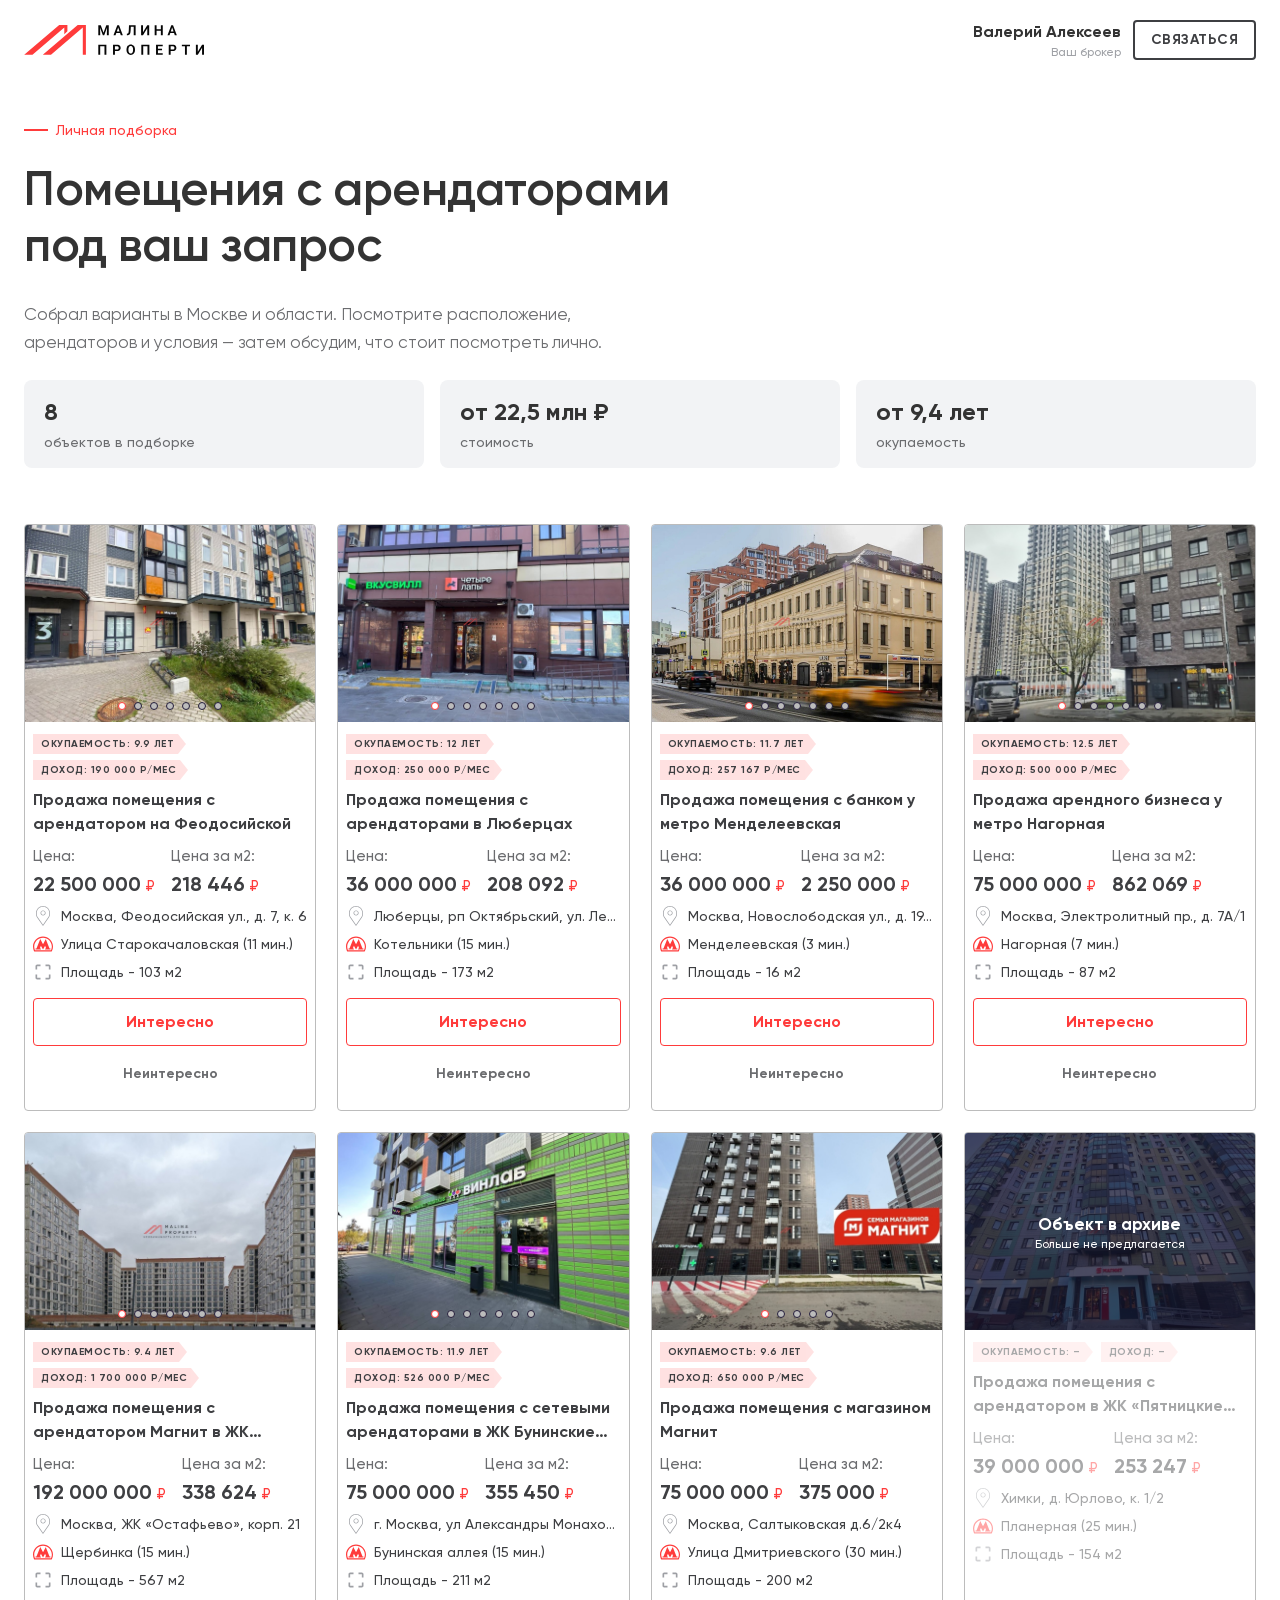
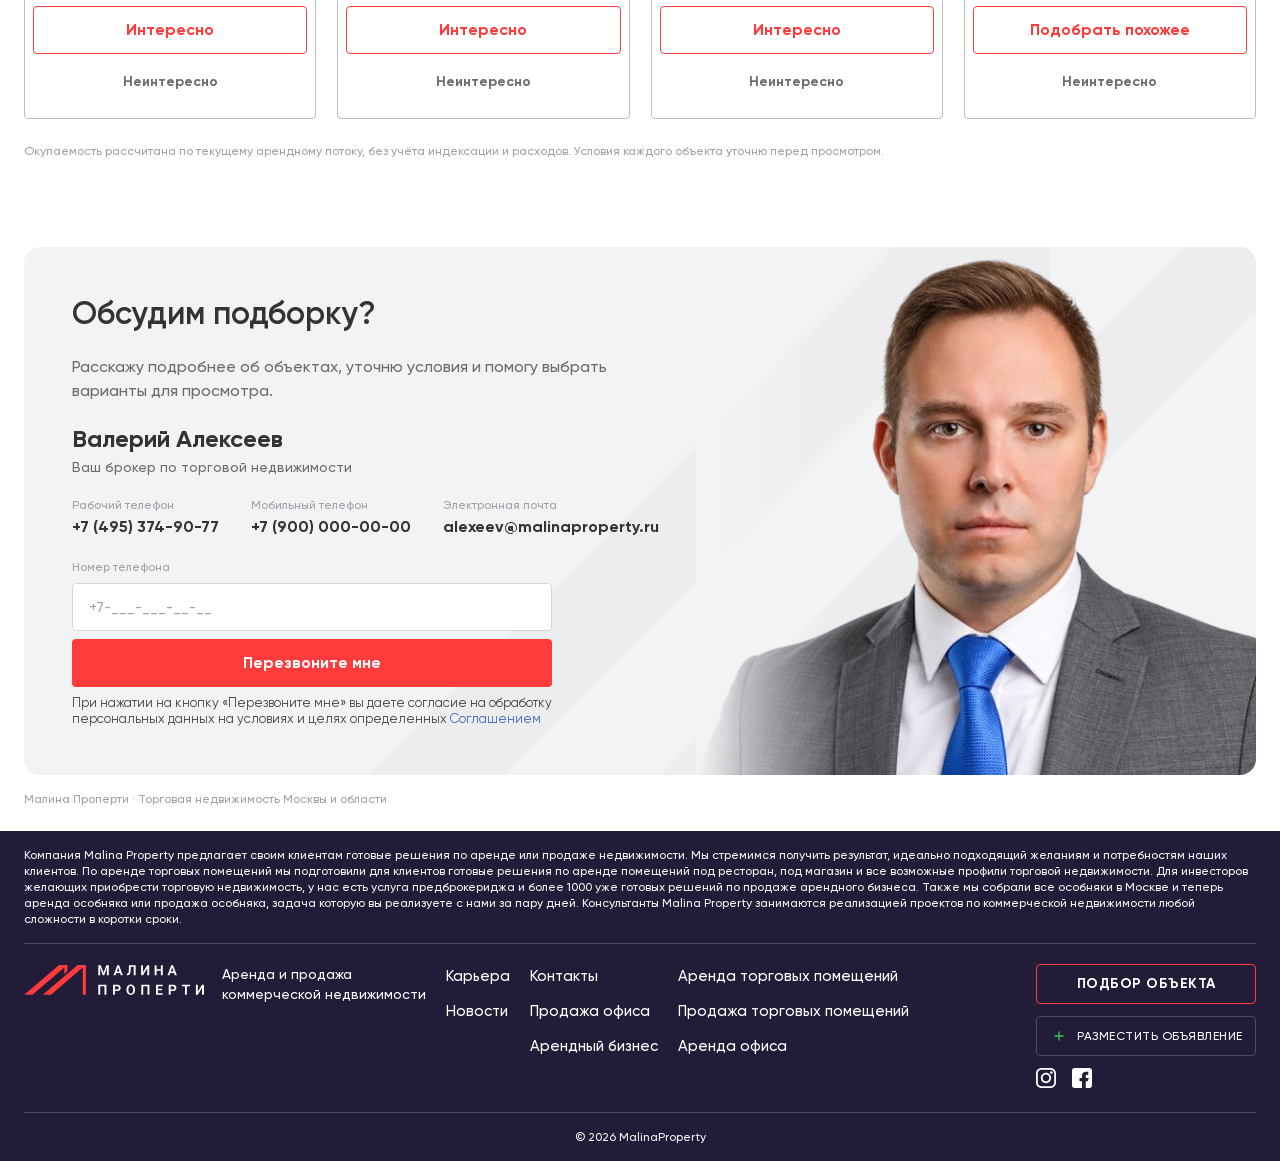
==== commit 08650439: "Правки 16.10: подборка v2, блок связи, форма «Подберём…», Gilroy Semibold, кириллический логотип" ====
--- a/selection/index.html
+++ b/selection/index.html
@@ -26,107 +26,195 @@
 </header>
 <section id="sel-intro">
   <div class="container">
-    <span class="ribbon"><span class="ribbon__body">Подборка для вас</span><img class="ribbon__tail" src="../img/selection/ribbon-tail.svg" alt="" /></span>
-    <h1>Помещения с арендаторами под ваш запрос</h1>
+    <p class="eyebrow">Личная подборка</p>
+    <h1>Помещения с арендаторами<br /> под ваш запрос</h1>
     <p class="lead">Собрал варианты в Москве и области. Посмотрите расположение, арендаторов и условия — затем обсудим, что стоит посмотреть лично.</p>
     <div class="stats">
-      <div class="stat"><b>6</b><span>объектов в подборке</span></div>
+      <div class="stat"><b><span class="hide-mobile">8</span><span class="only-mobile">6</span></b><span>объектов в подборке</span></div>
       <div class="stat"><b>от 22,5 млн ₽</b><span>стоимость</span></div>
       <div class="stat"><b>от 9,4 лет</b><span>окупаемость</span></div>
     </div>
   </div>
 </section>
+<!-- Карточка подборки = .card каталога (blocks/object/similar.html) + кнопки; ряд — одной высоты.
+     «Интересно» / «Неинтересно» — выбор по объекту (нажатая — aria-pressed). Клик по карточке — окно объекта. -->
 <section id="sel-cards">
   <div class="container">
     <div class="grid">
-      <article class="sel-card js-sel-open" data-obj="1" tabindex="0">
-        <div class="sel-card__photo"><img src="../img/selection/obj-1/1.jpg" alt="" /><span class="chip">С арендатором</span></div>
-        <div class="sel-card__body">
-          <p class="sel-card__price">22 500 000 ₽</p>
-          <h2 class="sel-card__title">Продажа помещения с арендатором на Феодосийской</h2>
-          <p class="sel-card__addr">Москва, Феодосийская ул., д. 7, к. 6</p>
-          <div class="sel-card__stats">
-            <div><span>Площадь</span><b>103 м²</b></div>
-            <div><span>Поток в месяц</span><b>190 000 ₽</b></div>
-            <div><span>Окупаемость</span><b>9,9 лет</b></div>
-          </div>
-          <div class="sel-card__reason"><span>Почему в подборке</span><p>Отдельный вход и витрины со стороны жилого квартала.</p></div>
-          <button class="btn btn--line btn--block js-interest" type="button" aria-pressed="false">Интересно</button>
+      <article class="card sel-card js-sel-open" data-obj="1" tabindex="0">
+        <div class="card__img js-slider-view">
+          <div class="slides js-slides"><img src="../img/selection/obj-1/1.jpg" alt="" loading="lazy" draggable="false" /><img src="../img/selection/obj-1/2.jpg" alt="" loading="lazy" draggable="false" /><img src="../img/selection/obj-1/3.jpg" alt="" loading="lazy" draggable="false" /><img src="../img/selection/obj-1/4.jpg" alt="" loading="lazy" draggable="false" /><img src="../img/selection/obj-1/5.jpg" alt="" loading="lazy" draggable="false" /><img src="../img/selection/obj-1/6.jpg" alt="" loading="lazy" draggable="false" /><img src="../img/selection/obj-1/7.jpg" alt="" loading="lazy" draggable="false" /></div>
+          <button class="card__arrow card__prev js-prev" type="button" aria-label="Предыдущее фото"><img src="../img/site/arrow-left.svg" alt="" /></button>
+          <button class="card__arrow card__next js-next" type="button" aria-label="Следующее фото"><img src="../img/site/arrow-right.svg" alt="" /></button>
+          <div class="card__dots js-card-dots"></div>
+        </div>
+        <div class="card__body">
+          <div class="card__tags"><span class="tag"><span class="tag__body">Окупаемость: 9.9 лет</span><img class="tag__tail" src="../img/icons/tag-tail.svg" alt="" /></span><span class="tag"><span class="tag__body">Доход: 190 000 р/мес</span><img class="tag__tail" src="../img/icons/tag-tail.svg" alt="" /></span></div>
+          <p class="card__title">Продажа помещения с арендатором на Феодосийской</p>
+          <div class="card__prices"><div><span class="card__price-label">Цена:</span><span class="card__price"><b>22 500 000</b><span class="rub">₽</span></span></div><div><span class="card__price-label">Цена за м2:</span><span class="card__price"><b>218 446</b><span class="rub">₽</span></span></div></div>
+          <div class="card__meta">
+            <p class="card__meta-row"><img src="../img/icons/pin.svg" alt="" /><span>Москва, Феодосийская ул., д. 7, к. 6</span></p>
+            <p class="card__meta-row"><img src="../img/icons/metro.svg" alt="" /><span>Улица Старокачаловская (11 мин.)</span></p>
+            <p class="card__meta-row"><img src="../img/icons/area.svg" alt="" /><span>Площадь - 103 м2</span></p>
+          </div>
+          <div class="sel-card__actions">
+            <button class="btn btn--outline btn--block js-choice" type="button" aria-pressed="false">Интересно</button>
+            <button class="btn btn--quiet btn--block js-choice" type="button" aria-pressed="false">Неинтересно</button>
+          </div>
         </div>
       </article>
-      <article class="sel-card js-sel-open" data-obj="2" tabindex="0">
-        <div class="sel-card__photo"><img src="../img/selection/obj-2/1.jpg" alt="" /><span class="chip">С арендатором</span></div>
-        <div class="sel-card__body">
-          <p class="sel-card__price">36 000 000 ₽</p>
-          <h2 class="sel-card__title">Продажа помещения с арендаторами в Люберцах</h2>
-          <p class="sel-card__addr">Люберцы, рп Октябрьский, ул. Ленина, д. 25</p>
-          <div class="sel-card__stats">
-            <div><span>Площадь</span><b>173 м²</b></div>
-            <div><span>Поток в месяц</span><b>250 000 ₽</b></div>
-            <div><span>Окупаемость</span><b>12 лет</b></div>
-          </div>
-          <div class="sel-card__reason"><span>Почему в подборке</span><p>Сетевые арендаторы и вход с первой линии.</p></div>
-          <button class="btn btn--line btn--block js-interest" type="button" aria-pressed="false">Интересно</button>
+      <article class="card sel-card js-sel-open" data-obj="2" tabindex="0">
+        <div class="card__img js-slider-view">
+          <div class="slides js-slides"><img src="../img/selection/obj-2/1.jpg" alt="" loading="lazy" draggable="false" /><img src="../img/selection/obj-2/2.jpg" alt="" loading="lazy" draggable="false" /><img src="../img/selection/obj-2/3.jpg" alt="" loading="lazy" draggable="false" /><img src="../img/selection/obj-2/4.jpg" alt="" loading="lazy" draggable="false" /><img src="../img/selection/obj-2/5.jpg" alt="" loading="lazy" draggable="false" /><img src="../img/selection/obj-2/6.jpg" alt="" loading="lazy" draggable="false" /><img src="../img/selection/obj-2/7.jpg" alt="" loading="lazy" draggable="false" /></div>
+          <button class="card__arrow card__prev js-prev" type="button" aria-label="Предыдущее фото"><img src="../img/site/arrow-left.svg" alt="" /></button>
+          <button class="card__arrow card__next js-next" type="button" aria-label="Следующее фото"><img src="../img/site/arrow-right.svg" alt="" /></button>
+          <div class="card__dots js-card-dots"></div>
+        </div>
+        <div class="card__body">
+          <div class="card__tags"><span class="tag"><span class="tag__body">Окупаемость: 12 лет</span><img class="tag__tail" src="../img/icons/tag-tail.svg" alt="" /></span><span class="tag"><span class="tag__body">Доход: 250 000 р/мес</span><img class="tag__tail" src="../img/icons/tag-tail.svg" alt="" /></span></div>
+          <p class="card__title">Продажа помещения с арендаторами в Люберцах</p>
+          <div class="card__prices"><div><span class="card__price-label">Цена:</span><span class="card__price"><b>36 000 000</b><span class="rub">₽</span></span></div><div><span class="card__price-label">Цена за м2:</span><span class="card__price"><b>208 092</b><span class="rub">₽</span></span></div></div>
+          <div class="card__meta">
+            <p class="card__meta-row"><img src="../img/icons/pin.svg" alt="" /><span>Люберцы, рп Октябрьский, ул. Ленина, д. 25</span></p>
+            <p class="card__meta-row"><img src="../img/icons/metro.svg" alt="" /><span>Котельники (15 мин.)</span></p>
+            <p class="card__meta-row"><img src="../img/icons/area.svg" alt="" /><span>Площадь - 173 м2</span></p>
+          </div>
+          <div class="sel-card__actions">
+            <button class="btn btn--outline btn--block js-choice" type="button" aria-pressed="false">Интересно</button>
+            <button class="btn btn--quiet btn--block js-choice" type="button" aria-pressed="false">Неинтересно</button>
+          </div>
         </div>
       </article>
-      <article class="sel-card js-sel-open" data-obj="3" tabindex="0">
-        <div class="sel-card__photo"><img src="../img/selection/obj-3/1.jpg" alt="" /><span class="chip">С арендатором</span></div>
-        <div class="sel-card__body">
-          <p class="sel-card__price">36 000 000 ₽</p>
-          <h2 class="sel-card__title">Продажа помещения с банком у метро Менделеевская</h2>
-          <p class="sel-card__addr">Москва, Новослободская ул., д. 19, стр. 1</p>
-          <div class="sel-card__stats">
-            <div><span>Площадь</span><b>16 м²</b></div>
-            <div><span>Поток в месяц</span><b>257 167 ₽</b></div>
-            <div><span>Окупаемость</span><b>11,7 лет</b></div>
-          </div>
-          <div class="sel-card__reason"><span>Почему в подборке</span><p>Фасад на оживлённой улице рядом с метро.</p></div>
-          <button class="btn btn--line btn--block js-interest" type="button" aria-pressed="false">Интересно</button>
+      <article class="card sel-card js-sel-open" data-obj="3" tabindex="0">
+        <div class="card__img js-slider-view">
+          <div class="slides js-slides"><img src="../img/selection/obj-3/1.jpg" alt="" loading="lazy" draggable="false" /><img src="../img/selection/obj-3/2.jpg" alt="" loading="lazy" draggable="false" /><img src="../img/selection/obj-3/3.jpg" alt="" loading="lazy" draggable="false" /><img src="../img/selection/obj-3/4.jpg" alt="" loading="lazy" draggable="false" /><img src="../img/selection/obj-3/5.jpg" alt="" loading="lazy" draggable="false" /><img src="../img/selection/obj-3/6.jpg" alt="" loading="lazy" draggable="false" /><img src="../img/selection/obj-3/7.jpg" alt="" loading="lazy" draggable="false" /></div>
+          <button class="card__arrow card__prev js-prev" type="button" aria-label="Предыдущее фото"><img src="../img/site/arrow-left.svg" alt="" /></button>
+          <button class="card__arrow card__next js-next" type="button" aria-label="Следующее фото"><img src="../img/site/arrow-right.svg" alt="" /></button>
+          <div class="card__dots js-card-dots"></div>
+        </div>
+        <div class="card__body">
+          <div class="card__tags"><span class="tag"><span class="tag__body">Окупаемость: 11.7 лет</span><img class="tag__tail" src="../img/icons/tag-tail.svg" alt="" /></span><span class="tag"><span class="tag__body">Доход: 257 167 р/мес</span><img class="tag__tail" src="../img/icons/tag-tail.svg" alt="" /></span></div>
+          <p class="card__title">Продажа помещения с банком у метро Менделеевская</p>
+          <div class="card__prices"><div><span class="card__price-label">Цена:</span><span class="card__price"><b>36 000 000</b><span class="rub">₽</span></span></div><div><span class="card__price-label">Цена за м2:</span><span class="card__price"><b>2 250 000</b><span class="rub">₽</span></span></div></div>
+          <div class="card__meta">
+            <p class="card__meta-row"><img src="../img/icons/pin.svg" alt="" /><span>Москва, Новослободская ул., д. 19, стр. 1</span></p>
+            <p class="card__meta-row"><img src="../img/icons/metro.svg" alt="" /><span>Менделеевская (3 мин.)</span></p>
+            <p class="card__meta-row"><img src="../img/icons/area.svg" alt="" /><span>Площадь - 16 м2</span></p>
+          </div>
+          <div class="sel-card__actions">
+            <button class="btn btn--outline btn--block js-choice" type="button" aria-pressed="false">Интересно</button>
+            <button class="btn btn--quiet btn--block js-choice" type="button" aria-pressed="false">Неинтересно</button>
+          </div>
         </div>
       </article>
-      <article class="sel-card js-sel-open" data-obj="4" tabindex="0">
-        <div class="sel-card__photo"><img src="../img/selection/obj-4/1.jpg" alt="" /><span class="chip">С арендатором</span></div>
-        <div class="sel-card__body">
-          <p class="sel-card__price">75 000 000 ₽</p>
-          <h2 class="sel-card__title">Продажа арендного бизнеса у метро Нагорная</h2>
-          <p class="sel-card__addr">Москва, Электролитный пр., д. 7А/1</p>
-          <div class="sel-card__stats">
-            <div><span>Площадь</span><b>87 м²</b></div>
-            <div><span>Поток в месяц</span><b>500 000 ₽</b></div>
-            <div><span>Окупаемость</span><b>12,5 лет</b></div>
-          </div>
-          <div class="sel-card__reason"><span>Почему в подборке</span><p>Плотная жилая застройка и витринный фасад.</p></div>
-          <button class="btn btn--line btn--block js-interest" type="button" aria-pressed="false">Интересно</button>
+      <article class="card sel-card js-sel-open" data-obj="4" tabindex="0">
+        <div class="card__img js-slider-view">
+          <div class="slides js-slides"><img src="../img/selection/obj-4/1.jpg" alt="" loading="lazy" draggable="false" /><img src="../img/selection/obj-4/2.jpg" alt="" loading="lazy" draggable="false" /><img src="../img/selection/obj-4/3.jpg" alt="" loading="lazy" draggable="false" /><img src="../img/selection/obj-4/4.jpg" alt="" loading="lazy" draggable="false" /><img src="../img/selection/obj-4/5.jpg" alt="" loading="lazy" draggable="false" /><img src="../img/selection/obj-4/6.jpg" alt="" loading="lazy" draggable="false" /><img src="../img/selection/obj-4/7.jpg" alt="" loading="lazy" draggable="false" /></div>
+          <button class="card__arrow card__prev js-prev" type="button" aria-label="Предыдущее фото"><img src="../img/site/arrow-left.svg" alt="" /></button>
+          <button class="card__arrow card__next js-next" type="button" aria-label="Следующее фото"><img src="../img/site/arrow-right.svg" alt="" /></button>
+          <div class="card__dots js-card-dots"></div>
+        </div>
+        <div class="card__body">
+          <div class="card__tags"><span class="tag"><span class="tag__body">Окупаемость: 12.5 лет</span><img class="tag__tail" src="../img/icons/tag-tail.svg" alt="" /></span><span class="tag"><span class="tag__body">Доход: 500 000 р/мес</span><img class="tag__tail" src="../img/icons/tag-tail.svg" alt="" /></span></div>
+          <p class="card__title">Продажа арендного бизнеса у метро Нагорная</p>
+          <div class="card__prices"><div><span class="card__price-label">Цена:</span><span class="card__price"><b>75 000 000</b><span class="rub">₽</span></span></div><div><span class="card__price-label">Цена за м2:</span><span class="card__price"><b>862 069</b><span class="rub">₽</span></span></div></div>
+          <div class="card__meta">
+            <p class="card__meta-row"><img src="../img/icons/pin.svg" alt="" /><span>Москва, Электролитный пр., д. 7А/1</span></p>
+            <p class="card__meta-row"><img src="../img/icons/metro.svg" alt="" /><span>Нагорная (7 мин.)</span></p>
+            <p class="card__meta-row"><img src="../img/icons/area.svg" alt="" /><span>Площадь - 87 м2</span></p>
+          </div>
+          <div class="sel-card__actions">
+            <button class="btn btn--outline btn--block js-choice" type="button" aria-pressed="false">Интересно</button>
+            <button class="btn btn--quiet btn--block js-choice" type="button" aria-pressed="false">Неинтересно</button>
+          </div>
         </div>
       </article>
-      <article class="sel-card js-sel-open" data-obj="5" tabindex="0">
-        <div class="sel-card__photo"><img src="../img/selection/obj-5/1.jpg" alt="" /><span class="chip">С арендатором</span></div>
-        <div class="sel-card__body">
-          <p class="sel-card__price">192 000 000 ₽</p>
-          <h2 class="sel-card__title">Продажа помещения с арендатором Магнит в ЖК «Остафьево»</h2>
-          <p class="sel-card__addr">Москва, ЖК «Остафьево», корп. 21</p>
-          <div class="sel-card__stats">
-            <div><span>Площадь</span><b>567 м²</b></div>
-            <div><span>Поток в месяц</span><b>1 700 000 ₽</b></div>
-            <div><span>Окупаемость</span><b>9,4 лет</b></div>
-          </div>
-          <div class="sel-card__reason"><span>Почему в подборке</span><p>Супермаркет в новом жилом районе.</p></div>
-          <button class="btn btn--line btn--block js-interest" type="button" aria-pressed="false">Интересно</button>
+      <article class="card sel-card js-sel-open" data-obj="5" tabindex="0">
+        <div class="card__img js-slider-view">
+          <div class="slides js-slides"><img src="../img/selection/obj-5/1.jpg" alt="" loading="lazy" draggable="false" /><img src="../img/selection/obj-5/2.jpg" alt="" loading="lazy" draggable="false" /><img src="../img/selection/obj-5/3.jpg" alt="" loading="lazy" draggable="false" /><img src="../img/selection/obj-5/4.jpg" alt="" loading="lazy" draggable="false" /><img src="../img/selection/obj-5/5.jpg" alt="" loading="lazy" draggable="false" /><img src="../img/selection/obj-5/6.jpg" alt="" loading="lazy" draggable="false" /><img src="../img/selection/obj-5/7.jpg" alt="" loading="lazy" draggable="false" /></div>
+          <button class="card__arrow card__prev js-prev" type="button" aria-label="Предыдущее фото"><img src="../img/site/arrow-left.svg" alt="" /></button>
+          <button class="card__arrow card__next js-next" type="button" aria-label="Следующее фото"><img src="../img/site/arrow-right.svg" alt="" /></button>
+          <div class="card__dots js-card-dots"></div>
+        </div>
+        <div class="card__body">
+          <div class="card__tags"><span class="tag"><span class="tag__body">Окупаемость: 9.4 лет</span><img class="tag__tail" src="../img/icons/tag-tail.svg" alt="" /></span><span class="tag"><span class="tag__body">Доход: 1 700 000 р/мес</span><img class="tag__tail" src="../img/icons/tag-tail.svg" alt="" /></span></div>
+          <p class="card__title">Продажа помещения с арендатором Магнит в ЖК «Остафьево»</p>
+          <div class="card__prices"><div><span class="card__price-label">Цена:</span><span class="card__price"><b>192 000 000</b><span class="rub">₽</span></span></div><div><span class="card__price-label">Цена за м2:</span><span class="card__price"><b>338 624</b><span class="rub">₽</span></span></div></div>
+          <div class="card__meta">
+            <p class="card__meta-row"><img src="../img/icons/pin.svg" alt="" /><span>Москва, ЖК «Остафьево», корп. 21</span></p>
+            <p class="card__meta-row"><img src="../img/icons/metro.svg" alt="" /><span>Щербинка (15 мин.)</span></p>
+            <p class="card__meta-row"><img src="../img/icons/area.svg" alt="" /><span>Площадь - 567 м2</span></p>
+          </div>
+          <div class="sel-card__actions">
+            <button class="btn btn--outline btn--block js-choice" type="button" aria-pressed="false">Интересно</button>
+            <button class="btn btn--quiet btn--block js-choice" type="button" aria-pressed="false">Неинтересно</button>
+          </div>
+        </div>
+      </article>
+      <!-- 7 и 8 — как в Figma 1440; на телефоне в макете 6 карточек, эти две скрыты. Данных для окна объекта у них нет — окно не открывают -->
+      <article class="card sel-card hide-mobile">
+        <div class="card__img js-slider-view">
+          <div class="slides js-slides"><img src="../img/object/photo-1.jpg" alt="" loading="lazy" draggable="false" /><img src="../img/object/thumb-2.jpg" alt="" loading="lazy" draggable="false" /><img src="../img/object/thumb-3.jpg" alt="" loading="lazy" draggable="false" /><img src="../img/object/thumb-4.jpg" alt="" loading="lazy" draggable="false" /><img src="../img/object/thumb-5.jpg" alt="" loading="lazy" draggable="false" /><img src="../img/object/thumb-6.jpg" alt="" loading="lazy" draggable="false" /><img src="../img/object/thumb-7.jpg" alt="" loading="lazy" draggable="false" /></div>
+          <button class="card__arrow card__prev js-prev" type="button" aria-label="Предыдущее фото"><img src="../img/site/arrow-left.svg" alt="" /></button>
+          <button class="card__arrow card__next js-next" type="button" aria-label="Следующее фото"><img src="../img/site/arrow-right.svg" alt="" /></button>
+          <div class="card__dots js-card-dots"></div>
+        </div>
+        <div class="card__body">
+          <div class="card__tags"><span class="tag"><span class="tag__body">Окупаемость: 11.9 лет</span><img class="tag__tail" src="../img/icons/tag-tail.svg" alt="" /></span><span class="tag"><span class="tag__body">Доход: 526 000 р/мес</span><img class="tag__tail" src="../img/icons/tag-tail.svg" alt="" /></span></div>
+          <p class="card__title">Продажа помещения с сетевыми арендаторами в ЖК Бунинские Луга</p>
+          <div class="card__prices"><div><span class="card__price-label">Цена:</span><span class="card__price"><b>75 000 000</b><span class="rub">₽</span></span></div><div><span class="card__price-label">Цена за м2:</span><span class="card__price"><b>355 450</b><span class="rub">₽</span></span></div></div>
+          <div class="card__meta">
+            <p class="card__meta-row"><img src="../img/icons/pin.svg" alt="" /><span>г. Москва, ул Александры Монаховой, д. 98к1</span></p>
+            <p class="card__meta-row"><img src="../img/icons/metro.svg" alt="" /><span>Бунинская аллея (15 мин.)</span></p>
+            <p class="card__meta-row"><img src="../img/icons/area.svg" alt="" /><span>Площадь - 211 м2</span></p>
+          </div>
+          <div class="sel-card__actions">
+            <button class="btn btn--outline btn--block js-choice" type="button" aria-pressed="false">Интересно</button>
+            <button class="btn btn--quiet btn--block js-choice" type="button" aria-pressed="false">Неинтересно</button>
+          </div>
+        </div>
+      </article>
+      <article class="card sel-card hide-mobile">
+        <div class="card__img js-slider-view">
+          <div class="slides js-slides"><img src="../img/similar/offer-2.jpg" alt="" loading="lazy" draggable="false" /><img src="../img/site/similar-2/1.jpg" alt="" loading="lazy" draggable="false" /><img src="../img/site/similar-2/2.jpg" alt="" loading="lazy" draggable="false" /><img src="../img/site/similar-2/3.jpg" alt="" loading="lazy" draggable="false" /><img src="../img/site/similar-2/4.jpg" alt="" loading="lazy" draggable="false" /></div>
+          <button class="card__arrow card__prev js-prev" type="button" aria-label="Предыдущее фото"><img src="../img/site/arrow-left.svg" alt="" /></button>
+          <button class="card__arrow card__next js-next" type="button" aria-label="Следующее фото"><img src="../img/site/arrow-right.svg" alt="" /></button>
+          <div class="card__dots js-card-dots"></div>
+        </div>
+        <div class="card__body">
+          <div class="card__tags"><span class="tag"><span class="tag__body">Окупаемость: 9.6 лет</span><img class="tag__tail" src="../img/icons/tag-tail.svg" alt="" /></span><span class="tag"><span class="tag__body">Доход: 650 000 р/мес</span><img class="tag__tail" src="../img/icons/tag-tail.svg" alt="" /></span></div>
+          <p class="card__title">Продажа помещения с магазином Магнит</p>
+          <div class="card__prices"><div><span class="card__price-label">Цена:</span><span class="card__price"><b>75 000 000</b><span class="rub">₽</span></span></div><div><span class="card__price-label">Цена за м2:</span><span class="card__price"><b>375 000</b><span class="rub">₽</span></span></div></div>
+          <div class="card__meta">
+            <p class="card__meta-row"><img src="../img/icons/pin.svg" alt="" /><span>Москва, Салтыковская д.6/2к4</span></p>
+            <p class="card__meta-row"><img src="../img/icons/metro.svg" alt="" /><span>Улица Дмитриевского (30 мин.)</span></p>
+            <p class="card__meta-row"><img src="../img/icons/area.svg" alt="" /><span>Площадь - 200 м2</span></p>
+          </div>
+          <div class="sel-card__actions">
+            <button class="btn btn--outline btn--block js-choice" type="button" aria-pressed="false">Интересно</button>
+            <button class="btn btn--quiet btn--block js-choice" type="button" aria-pressed="false">Неинтересно</button>
+          </div>
         </div>
       </article>
       <!-- Объект в архиве: окно не открывает -->
-      <article class="sel-card sel-card--archive">
-        <div class="sel-card__photo"><img src="../img/selection/card-6.jpg" alt="" /><div class="archive"><span class="pill">Объект в архиве</span><span>Больше не предлагается</span></div></div>
-        <div class="sel-card__body">
-          <p class="sel-card__status">Предложение неактуально</p>
-          <h2 class="sel-card__title">Продажа помещения с арендатором в ЖК «Пятницкие луга»</h2>
-          <p class="sel-card__addr">Химки, д. Юрлово, к. 1/2</p>
-          <div class="sel-card__stats">
-            <div><span>Площадь</span><b>154 м²</b></div>
-            <div><span>Статус</span><b>Объект в архиве</b></div>
-          </div>
-          <div class="sel-card__reason"><span>Что дальше</span><p>Предложение больше не актуально. Подберу похожие варианты под ваш запрос.</p></div>
-          <a class="btn btn--line btn--block" href="#sel-broker">Подобрать похожее</a>
+      <article class="card sel-card sel-card--archive">
+        <div class="card__img">
+          <img src="../img/selection/card-6.jpg" alt="" loading="lazy" />
+          <div class="archive"><b>Объект в архиве</b><span>Больше не предлагается</span></div>
+        </div>
+        <div class="card__body">
+          <div class="card__tags"><span class="tag"><span class="tag__body">Окупаемость: –</span><img class="tag__tail" src="../img/icons/tag-tail.svg" alt="" /></span><span class="tag"><span class="tag__body">Доход: –</span><img class="tag__tail" src="../img/icons/tag-tail.svg" alt="" /></span></div>
+          <p class="card__title">Продажа помещения с арендатором в ЖК «Пятницкие луга»</p>
+          <div class="card__prices"><div><span class="card__price-label">Цена:</span><span class="card__price"><b>39 000 000</b><span class="rub">₽</span></span></div><div><span class="card__price-label">Цена за м2:</span><span class="card__price"><b>253 247</b><span class="rub">₽</span></span></div></div>
+          <div class="card__meta">
+            <p class="card__meta-row"><img src="../img/icons/pin.svg" alt="" /><span>Химки, д. Юрлово, к. 1/2</span></p>
+            <p class="card__meta-row"><img src="../img/icons/metro.svg" alt="" /><span>Планерная (25 мин.)</span></p>
+            <p class="card__meta-row"><img src="../img/icons/area.svg" alt="" /><span>Площадь - 154 м2</span></p>
+          </div>
+          <div class="sel-card__actions">
+            <a class="btn btn--outline btn--block" href="#sel-broker">Подобрать похожее</a>
+            <button class="btn btn--quiet btn--block js-choice" type="button" aria-pressed="false">Неинтересно</button>
+          </div>
         </div>
       </article>
     </div>
@@ -153,7 +241,7 @@
           <p class="consent">При нажатии на кнопку «Перезвоните мне» вы даете согласие на обработку персональных данных на условиях и целях определенных <a href="#">Соглашением</a></p>
         </form>
       </div>
-      <div class="photo"><img src="../img/selection/broker-valeriy.png" alt="Валерий Алексеев" /></div>
+      <div class="photo"><img src="../img/selection/broker-dmitriy.png" alt="Валерий Алексеев" /></div>
     </div>
     <p class="bottom">Малина Проперти · Торговая недвижимость Москвы и области</p>
   </div>
@@ -328,22 +416,20 @@
   </div>
 </div>
 <div id="contact">
-  <!-- С менеджером — брокер по объекту; без менеджера — отдел продаж (?manager=no) -->
+  <!-- Вся колонка связи — одна светлая карточка (решение 7, D13.4). С менеджером — брокер по объекту; без менеджера — отдел продаж (?manager=no) -->
   <div class="agent if-manager">
     <img class="agent-photo" src="../img/contact/broker-andrey.png" alt="Андрей" />
     <div><p class="agent-role">Брокер по объекту</p><p class="agent-name">Андрей</p></div>
   </div>
-  <!-- «Задать вопрос» — как на сайте: Telegram брокеру с готовым текстом; ссылка пока заглушка (решение 5) -->
-  <a class="btn btn--block btn--telegram if-manager" href="#"><img src="../img/site/telegram.svg" alt="" />Задать вопрос</a>
   <div class="agent if-no-manager">
     <span class="agent-logo"><img src="../img/brand/mark.svg" alt="" /></span>
     <div><p class="agent-role">Отдел продаж</p><p class="agent-name">Malina Property</p></div>
   </div>
-  <div class="actions js-contact-actions">
+  <div class="actions">
     <a class="btn btn--primary btn--block" href="#" data-modal="m-view"><img src="../img/icons/view.svg" alt="" />Хочу посмотреть</a>
     <a class="btn btn--outline btn--block" href="#" data-modal="m-price"><img src="../img/icons/rub.svg" alt="" />Предложить цену</a>
   </div>
-  <div class="dark-panel">
+  <div class="connect">
     <h3>Свяжитесь удобным способом</h3>
     <div class="messengers">
       <a class="m-whatsapp" href="#" aria-label="WhatsApp"><img src="../img/icons/whatsapp-white.svg" alt="" /></a>
@@ -352,8 +438,8 @@
     </div>
     <form class="callback js-phone-form">
       <input class="input input--lg js-phone" type="tel" placeholder="+7-___-___-__-__" aria-label="Телефон" />
-      <button class="btn btn--primary btn--block" type="submit">Перезвоните мне</button>
-      <p class="consent consent--dark">При нажатии на кнопку «Перезвоните мне» вы даете согласие на обработку персональных данных на условиях и целях определенных <a href="#">Соглашением</a></p>
+      <button class="btn btn--primary" type="submit">Перезвоните мне</button>
+      <p class="consent">При нажатии на кнопку «Перезвоните мне» вы даете согласие на обработку персональных данных на условиях и целях определенных <a href="#">Соглашением</a></p>
     </form>
   </div>
 </div>
@@ -365,7 +451,7 @@
   </div>
 </div>
 <!-- Объекты подборки для окна «Открытый объект» — реальные лоты malinaproperty.ru (url в поле url). Карточка → data-obj="n".
-     Фото — ../img/selection/obj-<n>/: 1…N.jpg (1200 px) и t1…tN.jpg (миниатюры). -->
+     Фото — img/selection/obj-<n>/: 1…N.jpg (1200 px) и t1…tN.jpg (миниатюры). -->
 <script type="application/json" id="sel-objects">
 [
  {
--- a/styles.css
+++ b/styles.css
@@ -6,6 +6,7 @@
 
 /* === Шрифты: Gilroy с malinaproperty.ru === */
 @font-face { font-family: 'Gilroy'; font-weight: 400; font-display: swap; src: url('fonts/gilroy-regular.woff2') format('woff2'); }
+@font-face { font-family: 'Gilroy'; font-weight: 600; font-display: swap; src: url('fonts/gilroy-semibold.woff2') format('woff2'); }
 @font-face { font-family: 'Gilroy'; font-weight: 500; font-display: swap; src: url('fonts/gilroy-medium.woff') format('woff'); }
 @font-face { font-family: 'Gilroy'; font-weight: 700; font-display: swap; src: url('fonts/gilroy-bold.woff') format('woff'); }
 /* Квиз — шрифты сайта (Oswald, Golos Text), свои копии с Google Fonts */
@@ -66,6 +67,8 @@
   --c-glass-10: rgba(255, 255, 255, .1); --c-glass-20: rgba(255, 255, 255, .2);
   --c-arrow-shadow: rgba(62, 63, 66, .5); --c-arrow-shadow-hover: rgba(62, 63, 66, .7);
   --c-link: #3f63be;                        /* ссылка «Соглашением» (сайт) */
+  --c-panel-end: #f8f8f8;   /* низ градиента карточки связи (решение 7, D13.4) */
+  --c-panel-border: #e6e7ea; /* рамка карточки связи */
   --c-error: #ff0000; --c-error-bg: #fdd2d2; --c-error-glow: rgba(255, 0, 0, .3); /* ошибка поля (сайт) */
 
   /* Типографика — стили Figma Malina/Desktop/* (мобильные переопределены ниже) */
@@ -79,14 +82,19 @@
   --fs-h3: 20px;       --lh-h3: 28px;       /* H3 */
   --fs-h2: 24px;       --lh-h2: 32px;       /* H2, Title */
   --fs-h1: 32px;       --lh-h1: 40px;       /* H1 */
+  --fs-lead: 17px;     --lh-lead: 28px;     /* Lead */
+  --fs-display: 48px;  --lh-display: 56px;  /* Display */
+  --fw-head: 600;      /* H1–H3 и Display — Gilroy Semibold (решение 7, G) */
 
   /* Шапка: высота по живому сайту — 114 (две строки) / 64 на телефоне */
   --header-h: 114px;
 }
 @media (max-width: 767px) {
   :root {
-    /* Malina/Mobile/*: H1 24/32 Regular, H2 20/28, Title 20/28, Label 12/16 */
+    /* Malina/Mobile/*: H1 24/32, H2 20/28, Title 20/28, Label 12/16, Lead 15/24, Display 28/36 */
     --fs-h1: 24px; --lh-h1: 32px;
+    --fs-lead: 15px; --lh-lead: 24px;
+    --fs-display: 28px; --lh-display: 36px;
     --fs-h2: 20px; --lh-h2: 28px;
     --fs-label: 12px; --lh-label: 16px;
     --header-h: 64px;
@@ -168,10 +176,12 @@
   font-size: 14px; line-height: 20px; letter-spacing: .5px; text-transform: uppercase; }
 .btn--select:hover { background: var(--c-text-2); color: var(--c-white); }
 .btn--select:hover img { filter: invert(1); }
-/* Серая рамка (Интересно, Подобрать похожее); нажатая — красная */
-.btn--line { background: var(--c-white); border-color: var(--c-border); color: var(--c-text); }
-.btn--line:hover { border-color: var(--c-text-2); }
-.btn--line[aria-pressed="true"] { border-color: var(--c-accent); background: var(--c-accent-15); color: var(--c-accent); }
+/* Тихая кнопка без рамки (Неинтересно): 40, Button Text 14/20 */
+.btn--quiet { height: 40px; background: none; color: var(--c-muted); font-size: 14px; line-height: 20px; }
+.btn--quiet:hover { color: var(--c-text); }
+/* Нажатые (aria-pressed): рамочная — заливается, тихая — серая подложка */
+.btn--outline[aria-pressed="true"] { background: var(--c-accent); color: var(--c-white); }
+.btn--quiet[aria-pressed="true"] { background: var(--c-surface); color: var(--c-text); }
 
 /* Круглая кнопка-иконка: 48 на фото (полупрозрачная), 28 с рамкой (избранное, назад) */
 .icon-btn { display: inline-flex; align-items: center; justify-content: center; flex: none; border-radius: 50%; }
@@ -197,12 +207,6 @@
 .tag__body { display: flex; align-items: center; height: 20px; padding: 0 4px 0 8px; background: var(--c-accent-15);
   font-weight: 700; font-size: var(--fs-tag); line-height: var(--lh-tag); letter-spacing: .5px; text-transform: uppercase; color: var(--c-text-2); white-space: nowrap; }
 .tag__tail { width: 8px; height: 20px; }
-
-/* Лента-заголовок раздела: красное тело + хвост (Figma Section Ribbon) */
-.ribbon { display: inline-flex; align-items: flex-start; flex: none; }
-.ribbon__body { padding: 8px 10px; background: var(--c-accent); color: var(--c-white); white-space: nowrap;
-  font-weight: 700; font-size: 24px; line-height: 32px; }
-.ribbon__tail { width: 50px; height: 48px; }
 
 /* Бейдж на фото карточки */
 .badge { display: inline-block; padding: 2px 8px; border-radius: 4px; color: var(--c-white);
@@ -220,7 +224,7 @@
 @media (max-width: 767px) { .kv--wide-pad .kv__row { padding: 8px 16px; } }
 
 /* Заголовок раздела с иконкой (Информация по арендатору, Коммерческие условия) */
-.sec-title { display: flex; align-items: center; gap: 16px; font-weight: 700; font-size: var(--fs-h2); line-height: var(--lh-h2); color: var(--c-text); }
+.sec-title { display: flex; align-items: center; gap: 16px; font-weight: var(--fw-head); font-size: var(--fs-h2); line-height: var(--lh-h2); color: var(--c-text); }
 .sec-title img { width: 24px; height: 24px; flex: none; }
 @media (max-width: 767px) { .sec-title { gap: 12px; } }
 
@@ -280,7 +284,7 @@
 #header .nav-item:hover { color: var(--c-accent); }
 #header .nav-item img { width: 10px; height: 10px; }
 #header .header-bottom { display: flex; align-items: center; gap: 16px; height: 64px; }
-#header .logo img { width: 182px; height: 30px; }
+#header .logo img { width: 182px; height: 32px; }
 #header .logo-note { font-size: 14px; line-height: 20px; color: var(--c-text-2); white-space: nowrap; }
 #header .spacer { flex: 1; }
 #header .messenger img { width: 20px; height: 20px; }
@@ -305,7 +309,7 @@
 @media (max-width: 767px) {
   #header { border-bottom: 1px solid var(--c-border); }
   #header .header-bottom { gap: 6px; }
-  #header .logo img { width: 111.93px; height: 18.45px; }
+  #header .logo img { width: 111.93px; height: 19.68px; }
   #header .phone { font-size: var(--fs-caption); line-height: var(--lh-caption); }
   /* Порядок на телефоне: телефон → WhatsApp → звонок */
   #header .messenger--wa { order: 1; }
@@ -343,7 +347,7 @@
   font-size: var(--fs-caption); line-height: var(--lh-caption); color: var(--c-on-dark); }
 #footer .footer-main { display: flex; align-items: flex-start; gap: 20px; padding-top: 20px; padding-bottom: 24px; border-bottom: 1px solid var(--c-border-on-dark); }
 #footer .footer-brand { display: flex; gap: 16px; align-items: flex-start; }
-#footer .footer-brand img { width: 182px; height: 30px; }
+#footer .footer-brand img { width: 182px; height: 32px; }
 #footer .footer-brand p { font-size: 14px; line-height: 20px; white-space: nowrap; }
 #footer .footer-links { display: flex; flex-direction: column; gap: 11px; font-size: var(--fs-text); line-height: var(--lh-text); white-space: nowrap; }
 #footer .footer-links a:hover { color: var(--c-accent); }
@@ -365,7 +369,7 @@
   #footer .footer-about { padding-top: 16px; padding-bottom: 0; font-size: 0; line-height: 0; color: transparent; }
   #footer .footer-main { flex-wrap: nowrap; align-items: center; padding-top: 16px; padding-bottom: 8px; border-bottom: 0; }
   #footer .footer-brand { width: auto; }
-  #footer .footer-brand img { width: 127.4px; height: 21px; }
+  #footer .footer-brand img { width: 127.4px; height: 22.4px; }
   #footer .footer-brand p, #footer .footer-links, #footer .footer-actions { display: none; }
   #footer .footer-phone { display: block; }
   #footer .footer-copy { padding: 8px 0 16px; }
@@ -381,7 +385,7 @@
 #object-title { padding-top: 16px; padding-bottom: 20px; }
 #object-title .object-wrap { display: flex; flex-direction: column; gap: 12px; }
 #object-title .title-row { display: flex; align-items: flex-start; gap: 16px; }
-#object-title h1 { flex: 1; min-width: 0; font-weight: 700; font-size: var(--fs-h1); line-height: var(--lh-h1); color: var(--c-text); }
+#object-title h1 { flex: 1; min-width: 0; font-weight: var(--fw-head); font-size: var(--fs-h1); line-height: var(--lh-h1); color: var(--c-text); }
 #object-title .views { flex: none; white-space: nowrap; font-size: var(--fs-caption); line-height: var(--lh-caption); color: var(--c-light); }
 #object-title .info-row { display: flex; flex-wrap: wrap; align-items: center; gap: 8px 16px; }
 #object-title .address { font-weight: 700; font-size: var(--fs-subtitle); line-height: var(--lh-subtitle); }
@@ -393,7 +397,6 @@
   #object-title .object-wrap { gap: 8px; }
   #object-title .mobile-actions { display: flex; justify-content: space-between; }
   #object-title .title-row .views, #object-title .title-row .icon-btn { display: none; }
-  #object-title h1 { font-weight: 400; }
   #object-title .info-row { flex-direction: column; align-items: flex-start; gap: 8px; }
 }
 
@@ -470,7 +473,7 @@
 #gallery .g-full__thumbs .thumb[aria-current="true"] { border-color: var(--c-white); }
 #gallery .g-full__thumbs .thumb img { width: 100%; height: 100%; object-fit: cover; }
 .g-full__panel { width: 320px; flex: none; display: flex; flex-direction: column; align-items: flex-start; gap: 12px; padding: 32px 24px; overflow-y: auto; background: var(--c-white); }
-.g-full__panel h2 { font-weight: 700; font-size: var(--fs-h2); line-height: var(--lh-h2); }
+.g-full__panel h2 { font-weight: var(--fw-head); font-size: var(--fs-h2); line-height: var(--lh-h2); }
 .g-full__address { font-weight: 700; font-size: var(--fs-subtitle); line-height: var(--lh-subtitle); }
 .g-full__metro { display: flex; align-items: center; gap: 6px; font-size: var(--fs-subtitle); line-height: var(--lh-subtitle); }
 .g-full__metro img { width: 20px; height: 20px; flex: none; }
@@ -526,18 +529,19 @@
 #tenant, #terms { display: flex; flex-direction: column; gap: 20px; }
 @media (max-width: 767px) { #tenant, #terms { gap: 16px; } }
 
-/* === Контакты (blocks/object/contact.html) === */
-#contact { display: flex; flex-direction: column; gap: 12px; }
-#contact .agent { display: flex; align-items: center; gap: 16px; padding: 12px 16px 12px 12px; border-radius: 8px; background: var(--c-row); }
+/* === Контакты (blocks/object/contact.html) — одна светлая карточка: градиент, тонкая рамка (решение 7, D13.4) === */
+#contact { display: flex; flex-direction: column; gap: 12px; padding: 16px; border: 1px solid var(--c-panel-border); border-radius: 16px;
+  background: linear-gradient(180deg, var(--c-white), var(--c-panel-end)); }
+#contact .agent { display: flex; align-items: center; gap: 16px; }
 #contact .agent-photo { width: 72px; height: 72px; border-radius: 50%; flex: none; object-fit: cover; }
 #contact .agent-logo { width: 72px; height: 72px; border-radius: 50%; flex: none; display: flex; align-items: center; justify-content: center;
   background: var(--c-white); border: 1px solid var(--c-border-input); }
 #contact .agent-logo img { width: 43.2px; height: 20.25px; }
 #contact .agent-role { font-size: var(--fs-caption); line-height: var(--lh-caption); color: var(--c-light); }
 #contact .agent-name { font-weight: 700; font-size: var(--fs-h2); line-height: var(--lh-h2); color: var(--c-text); }
-#contact .actions { display: flex; flex-direction: column; gap: 10px; }
-#contact .dark-panel { display: flex; flex-direction: column; gap: 12px; padding: 20px; border-radius: 8px; background: var(--c-dark); }
-#contact .dark-panel h3 { font-weight: 700; font-size: var(--fs-body); line-height: var(--lh-body); color: var(--c-white); }
+#contact .actions { display: flex; flex-direction: column; gap: 12px; }
+#contact .connect { display: flex; flex-direction: column; gap: 12px; margin-top: 8px; }
+#contact .connect h3 { font-weight: var(--fw-head); font-size: var(--fs-body); line-height: var(--lh-body); color: var(--c-text); }
 #contact .messengers { display: flex; gap: 8px; }
 #contact .messengers a { flex: 1; height: 48px; border-radius: 4px; display: flex; align-items: center; justify-content: center; }
 #contact .messengers a:hover { opacity: .85; }
@@ -545,18 +549,23 @@
 #contact .m-whatsapp { background: var(--c-whatsapp); }
 #contact .m-telegram { background: var(--c-telegram); }
 #contact .m-max { background: linear-gradient(90deg, var(--c-max-1), var(--c-max-2) 50%, var(--c-max-3)); }
-#contact .callback { display: flex; flex-direction: column; gap: 8px; }
+/* Звонок в одну строку: поле — вся оставшаяся ширина, кнопка — по содержимому */
+#contact .callback { display: flex; flex-wrap: wrap; gap: 8px; }
+#contact .callback .input { flex: 1; min-width: 0; width: auto; }
+#contact .callback .btn { flex: none; }
+#contact .callback .consent { flex-basis: 100%; }
 @media (max-width: 767px) {
   #contact .agent { gap: 12px; }
   #contact .agent-photo, #contact .agent-logo { width: 56px; height: 56px; }
   #contact .agent-logo img { width: 33.6px; height: 15.75px; }
-  #contact .dark-panel { padding: 20px 16px; }
+  /* На странице объекта эти кнопки на телефоне — закреплённые внизу (blocks/object/sticky.html); в окне подборки остаются */
+  body:has(#sticky-actions) #contact .actions { display: none; }
 }
 
 /* === Похожие предложения (blocks/object/similar.html) — карусель: 4 / 3 / 2 / 1 карточки, как .js-more-carousel === */
 #similar { background: var(--c-page); padding: 24px 0; }
 #similar .s-head { display: flex; flex-direction: column; align-items: center; gap: 16px; margin-bottom: 24px; }
-#similar h2 { font-weight: 700; font-size: var(--fs-h1); line-height: var(--lh-h1); color: var(--c-text); text-align: center; }
+#similar h2 { font-weight: var(--fw-head); font-size: var(--fs-h1); line-height: var(--lh-h1); color: var(--c-text); text-align: center; }
 #similar .tabs { display: flex; border-radius: 2px; }
 #similar .tabs button { width: 120px; height: 32px; font-weight: 700; font-size: var(--fs-caption); line-height: var(--lh-caption);
   letter-spacing: .5px; text-transform: uppercase; background: var(--c-banner); border: 1px solid var(--c-border); color: var(--c-light); }
@@ -570,51 +579,55 @@
 @media (max-width: 767px) {
   #similar { background: var(--c-white); }
   #similar .s-head { margin-bottom: 20px; }
-  #similar h2 { font-weight: 400; }
   #similar .tabs { display: none; }
   #similar .track { --n: 1; }
   #similar .dots { margin-bottom: 20px; }
 }
 
-/* === Форма заявки (blocks/object/lead.html) === */
+/* === Форма заявки (blocks/object/lead.html) — как подвал подборки (решение 7, H), Figma Lead Form 2801:9648 === */
 #lead { background: var(--c-page); padding: 16px 0 0; }
-#lead .lead-card { position: relative; height: 400px; border-radius: 4px; overflow: hidden; background: var(--c-white); }
+#lead .lead-card { position: relative; height: 448px; border-radius: 16px; overflow: hidden; }
 #lead .decor { position: absolute; right: 0; top: 0; width: 891px; height: 532px; overflow: hidden; }
 #lead .decor img { position: absolute; top: 0; left: 0; width: 109.35%; height: 100%; max-width: none; }
-#lead .content { position: absolute; left: 80px; top: 64px; width: 560px; display: flex; flex-direction: column; gap: 16px; }
-#lead h2 { font-weight: 700; font-size: var(--fs-h1); line-height: var(--lh-h1); color: var(--c-text-2); }
+/* ≥ 992 своего фона нет — лежит на фоне секции. С менеджером: фото 608×608 у правого края (за край на 40), сверху −20;
+   переход — маской на самом фото по его правому краю, 120 (знак-полосы сзади не перекрываются). Без менеджера — логотип 400 справа по центру высоты */
+#lead .photo { position: absolute; inset: 0; pointer-events: none; }
+#lead .photo img { position: absolute; top: -20px; right: -40px; width: 608px; max-width: none;
+  -webkit-mask-image: linear-gradient(to right, #000 calc(100% - 120px), transparent); mask-image: linear-gradient(to right, #000 calc(100% - 120px), transparent); }
+#lead .logo { position: absolute; right: 92px; top: 50%; transform: translateY(-50%); width: 400px; height: auto; }
+/* Текст и поля — по левой линии карточек «Похожие предложения» (лента 4 × 296 + 3 × 12 по центру) */
+#lead .content { position: absolute; left: 6px; top: 56px; width: 560px; display: flex; flex-direction: column; gap: 16px; }
+#lead h2 { font-weight: var(--fw-head); font-size: var(--fs-h1); line-height: var(--lh-h1); color: var(--c-text-2); }
 #lead .lead-text { font-size: var(--fs-text); line-height: var(--lh-text); color: var(--c-text-2); }
-#lead form { display: flex; flex-direction: column; align-items: flex-start; gap: 16px; margin-top: 16px; }
+#lead form { display: flex; flex-direction: column; align-items: flex-start; gap: 16px; margin-top: 32px; }
 #lead .inputs { display: flex; gap: 16px; width: 100%; }
 #lead .inputs .input { flex: 1; min-width: 0; }
-#lead .broker-photo { position: absolute; right: 115px; bottom: 0; width: 390px; height: 390px; object-fit: cover; }
-#lead .broker { position: absolute; right: 5px; top: 172px; display: flex; flex-direction: column; gap: 6px; }
-#lead .broker-name { font-size: 24px; line-height: 32px; color: var(--c-text-2); }
-#lead .broker-role { font-size: var(--fs-text); line-height: var(--lh-text); color: var(--c-gray); width: 90px; }
-#lead .wordmark { position: absolute; right: 140px; top: 50%; transform: translateY(-50%); width: 320px; height: 89.72px; }
-#lead .broker-photo-m, #lead .broker-m, #lead .wordmark-m { display: none; }
-/* 992–1279: правая часть уже — фото и подпись ужимаются */
+/* 992–1279: карточка уже — фото меньше, текст ближе к краю */
 @media (max-width: 1279px) {
-  #lead .content { left: 48px; width: 460px; }
-  #lead .broker-photo { right: 60px; width: 340px; height: 340px; }
-  #lead .broker { display: none; }
-  #lead .wordmark { right: 48px; width: 280px; height: 78.5px; }
-}
-/* < 992 — колонкой, как на телефоне */
+  #lead .content { left: 21px; width: 460px; }
+  #lead .photo img { width: 440px; }
+  #lead .logo { right: 48px; width: 320px; }
+}
+/* < 992 — как на телефоне (Figma 390): фото сверху в колонке 300, под ним текст по центру; поля друг под другом */
 @media (max-width: 991px) {
-  #lead { padding: 0; }
-  #lead .container { width: auto; padding: 0; }
-  #lead .lead-card { height: auto; border-radius: 0; background: var(--c-page); padding: 40px 8px 32px; }
-  #lead .decor, #lead .broker-photo, #lead .broker, #lead .wordmark { display: none; }
-  #lead .content { position: static; width: auto; max-width: 560px; margin: 0 auto; align-items: center; gap: 12px; text-align: center; }
+  #lead { padding: 24px 0; background: var(--c-white); }
+  #lead .container { padding: 0 16px; }
+  #lead .lead-card { height: auto; padding-top: 300px; background: var(--c-surface); }
+  #lead .decor { left: calc(50% - 333px); right: auto; width: 553px; height: 300px; }
+  #lead .photo { bottom: auto; height: 300px; overflow: hidden; }
+  #lead .photo img { top: 0; right: auto; left: 50%; transform: translateX(-50%); width: 340px; -webkit-mask-image: none; mask-image: none; }
+  #lead .photo::after { content: ''; position: absolute; bottom: 0; left: 0; right: 0; height: 60px; background: linear-gradient(0deg, var(--c-surface), transparent); }
+  #lead .content { position: relative; left: auto; top: auto; width: auto; max-width: 560px; margin: 0 auto; padding: 24px 20px; align-items: center; gap: 12px; text-align: center; }
   #lead h2 { font-size: var(--fs-h3); line-height: var(--lh-h3); }
-  #lead .broker-photo-m { display: block; width: 120px; height: 120px; }
-  #lead .broker-m { display: flex; flex-direction: column; align-items: center; gap: 12px; }
-  #lead .broker-m b { font-weight: 400; font-size: 24px; line-height: 32px; color: var(--c-text); }
-  #lead .broker-m span { font-size: 16px; line-height: 24px; color: var(--c-gray); }
-  #lead .wordmark-m { display: block; width: 200px; height: 56.075px; }
-  #lead form { width: 100%; margin-top: 0; padding-top: 24px; gap: 12px; }
-  #lead form .btn { width: 100%; }
+  #lead form { align-self: stretch; margin-top: 8px; gap: 12px; }
+  #lead .inputs { flex-direction: column; gap: 8px; }
+  #lead .inputs .input { flex: none; height: 48px; }
+  #lead form .btn { width: 100%; height: 48px; }
+  #lead .consent { text-align: left; }
+  /* Без менеджера: колонка сверху 160, логотип 240 по центру */
+  html[data-manager="no"] #lead .lead-card { padding-top: 160px; }
+  html[data-manager="no"] #lead .decor { height: 160px; }
+  #lead .logo { top: 71px; right: auto; left: 50%; transform: translateX(-50%); width: 240px; }
 }
 
 /* === Плашка «объявление смотрят» (blocks/object/toast.html) — под шапкой справа === */
@@ -688,98 +701,100 @@
 
 /* === Шапка подборки (blocks/selection/header.html) === */
 #sel-header .container { display: flex; align-items: center; gap: 12px; padding-top: 20px; padding-bottom: 20px; }
-#sel-header .logo img { width: 182px; height: 30px; }
+#sel-header .logo img { width: 182px; height: 32px; }
 #sel-header .spacer { flex: 1; }
 #sel-header .broker { display: flex; flex-direction: column; align-items: flex-end; white-space: nowrap; }
 #sel-header .broker-name { font-weight: 700; font-size: var(--fs-body); line-height: var(--lh-body); }
 #sel-header .broker-role { font-size: var(--fs-caption); line-height: var(--lh-caption); color: var(--c-light); }
 @media (max-width: 767px) { #sel-header .container { padding: 12px 16px; } }
 
-/* === Вступление (blocks/selection/intro.html) === */
+/* === Вступление (blocks/selection/intro.html) — A1: метка «Личная подборка», заголовок Display, Lead === */
 #sel-intro .container { display: flex; flex-direction: column; align-items: flex-start; gap: 24px; padding-top: 40px; padding-bottom: 40px; }
-#sel-intro h1 { max-width: 800px; font-weight: 700; font-size: var(--fs-h1); line-height: var(--lh-h1); }
-#sel-intro .lead { max-width: 680px; font-size: 16px; line-height: 24px; color: var(--c-muted); }
+#sel-intro .eyebrow { display: flex; align-items: center; gap: 8px; color: var(--c-accent); font-size: 14px; line-height: 20px; }
+#sel-intro .eyebrow::before { content: ''; width: 24px; height: 2px; background: var(--c-accent); }
+#sel-intro h1 { max-width: 900px; font-weight: var(--fw-head); font-size: var(--fs-display); line-height: var(--lh-display); letter-spacing: -.01em; }
+#sel-intro .lead { max-width: 640px; font-weight: 400; font-size: var(--fs-lead); line-height: var(--lh-lead); color: var(--c-muted); }
 #sel-intro .stats { align-self: stretch; display: flex; gap: 16px; }
 #sel-intro .stat { flex: 1; min-width: 0; display: flex; flex-direction: column; gap: 4px; padding: 16px 20px; border-radius: 8px; background: var(--c-surface); white-space: nowrap; }
 #sel-intro .stat b { font-size: 24px; line-height: 32px; }
-#sel-intro .stat span { font-size: 14px; line-height: 20px; color: var(--c-muted); }
+#sel-intro .stat > span { font-size: 14px; line-height: 20px; color: var(--c-muted); }
 @media (max-width: 767px) {
   #sel-intro .container { gap: 16px; padding: 20px 16px 24px; }
-  #sel-intro h1 { font-weight: 400; }
+  #sel-intro .eyebrow { font-size: 12px; line-height: 16px; }
   #sel-intro .stats { flex-direction: column; gap: 8px; }
   #sel-intro .stat { flex-direction: row; align-items: center; gap: 12px; padding: 12px 20px; }
   #sel-intro .stat b { font-size: 20px; line-height: 28px; }
-  #sel-intro .stat span { font-size: 12px; line-height: 16px; }
-}
-
-/* === Карточки подборки (blocks/selection/cards.html) === */
+  #sel-intro .stat > span { font-size: 12px; line-height: 16px; }
+}
+
+/* === Карточки подборки (blocks/selection/cards.html) — B3.3: .card каталога + кнопки; 4 / 3 / 2 / 1 в ряд, ряд одной высоты === */
 #sel-cards .container { padding-top: 16px; padding-bottom: 48px; }
-#sel-cards .grid { display: grid; grid-template-columns: repeat(3, 1fr); gap: 24px; align-items: start; }
-.sel-card { display: flex; flex-direction: column; overflow: hidden; border: 1px solid var(--c-border-input); border-radius: 12px;
-  background: var(--c-white); box-shadow: 0 4px 16px var(--c-shadow-card); }
+#sel-cards .grid { display: grid; grid-template-columns: repeat(4, 1fr); gap: 21px; align-items: stretch; }
+.sel-card.card { width: auto; }
+.sel-card .card__body { flex: 1; }
 .js-sel-open { cursor: pointer; }
-.sel-card__photo { position: relative; height: 240px; }
-.sel-card__photo > img { width: 100%; height: 100%; object-fit: cover; }
-.sel-card .chip { position: absolute; left: 12px; top: 12px; padding: 4px 10px; border-radius: 12px; background: var(--c-white);
-  font-size: var(--fs-caption); line-height: var(--lh-caption); white-space: nowrap; }
-.sel-card__body { display: flex; flex-direction: column; gap: 12px; padding: 20px; }
-.sel-card__price { font-weight: 700; font-size: 24px; line-height: 32px; white-space: nowrap; }
-.sel-card__title { font-weight: 700; font-size: 16px; line-height: 24px; }
-.sel-card__addr { font-size: var(--fs-caption); line-height: var(--lh-caption); color: var(--c-light); }
-.sel-card__stats { display: flex; gap: 8px; padding: 12px 0; border-top: 1px solid var(--c-border-input); border-bottom: 1px solid var(--c-border-input); }
-.sel-card__stats > div { flex: 1; min-width: 0; display: flex; flex-direction: column; gap: 2px; }
-.sel-card__stats span { font-size: var(--fs-caption); line-height: var(--lh-caption); color: var(--c-light); white-space: nowrap; }
-.sel-card__stats b { font-size: 16px; line-height: 24px; }
-.sel-card__reason { display: flex; flex-direction: column; gap: 2px; }
-.sel-card__reason span { font-size: var(--fs-caption); line-height: var(--lh-caption); }
-.sel-card__reason p { font-size: 14px; line-height: 20px; color: var(--c-muted); }
-/* Архив: серый фон, затемнённое фото с плашкой, текст светлый */
-.sel-card--archive { background: var(--c-page); box-shadow: none; }
-.sel-card--archive .archive { position: absolute; inset: 0; display: flex; flex-direction: column; align-items: center; justify-content: center; gap: 4px;
+/* Заголовок — до 2 строк, адрес и метро — 1 строка с «…» */
+.sel-card .card__title { display: -webkit-box; -webkit-box-orient: vertical; -webkit-line-clamp: 2; overflow: hidden; }
+.sel-card .card__meta-row span { min-width: 0; overflow: hidden; text-overflow: ellipsis; white-space: nowrap; }
+/* Цены — колонки по содержимому; длинная цена уводит вторую на новую строку */
+.sel-card .card__prices { flex-wrap: wrap; gap: 4px 16px; }
+.sel-card .card__prices > div { flex: none; }
+.sel-card__actions { display: flex; flex-direction: column; gap: 8px; margin-top: auto; padding-top: 8px; }
+/* Архив: слой на фото, текст карточки приглушён */
+.sel-card--archive .card__img > img { width: 100%; height: 100%; object-fit: cover; }
+.sel-card--archive .archive { position: absolute; inset: 0; display: flex; flex-direction: column; align-items: center; justify-content: center;
   background: var(--c-dim-strong); color: var(--c-white); font-size: var(--fs-caption); line-height: var(--lh-caption); }
-.sel-card--archive .pill { padding: 6px 14px; border: 1px solid var(--c-glass-border); border-radius: 20px; background: var(--c-glass);
-  font-weight: 700; font-size: 16px; line-height: 24px; }
-.sel-card__status { font-weight: 700; font-size: 16px; line-height: 24px; color: var(--c-muted); }
-.sel-card--archive .sel-card__title, .sel-card--archive .sel-card__stats span, .sel-card--archive .sel-card__stats b { color: var(--c-light); }
+.sel-card--archive .archive b { font-size: var(--fs-subtitle); line-height: var(--lh-subtitle); }
+.sel-card--archive .card__tags, .sel-card--archive .card__title, .sel-card--archive .card__prices, .sel-card--archive .card__meta { opacity: .45; }
 #sel-cards .note { margin-top: 24px; font-size: var(--fs-caption); line-height: var(--lh-caption); color: var(--c-light); }
-@media (max-width: 1279px) { #sel-cards .grid { gap: 16px; } }
+@media (max-width: 1279px) { #sel-cards .grid { grid-template-columns: repeat(3, 1fr); gap: 16px; } }
 @media (max-width: 991px) { #sel-cards .grid { grid-template-columns: repeat(2, 1fr); } }
 @media (max-width: 767px) {
   #sel-cards .container { padding: 8px 16px 24px; }
   #sel-cards .grid { grid-template-columns: 1fr; }
-  .sel-card__photo { height: 220px; }
-  .sel-card__price { font-size: 20px; line-height: 28px; }
-  .sel-card__reason p { font-size: 12px; line-height: 16px; }
+  .sel-card .card__img { height: auto; aspect-ratio: 296 / 197; }
   #sel-cards .note { margin-top: 16px; }
 }
 
 /* === «Обсудим подборку?» (blocks/selection/broker.html) — текст слева, фото брокера справа; < 992 — фото сверху === */
 #sel-broker .container { display: flex; flex-direction: column; gap: 16px; padding-top: 40px; padding-bottom: 24px; }
-#sel-broker .broker-card { position: relative; display: flex; overflow: hidden; border: 1px solid var(--c-border-input); border-radius: 16px; background: var(--c-white); }
-#sel-broker .decor { position: absolute; top: -1px; right: -1px; width: 900px; height: 541px; pointer-events: none; }
+#sel-broker .broker-card { position: relative; display: flex; overflow: hidden; border-radius: 16px; background: var(--c-surface); }
+#sel-broker .decor { position: absolute; top: 0; right: 0; width: 900px; height: 541px; pointer-events: none; }
 #sel-broker .decor img { position: absolute; top: 0; height: 100%; opacity: .15; }
 #sel-broker .decor-1 { left: 292px; width: 692px; }
 #sel-broker .decor-2 { left: 0; width: 694px; }
 #sel-broker .decor .decor-m { display: none; }
-#sel-broker .content { position: relative; display: flex; flex-direction: column; align-items: flex-start; gap: 20px; width: 576px; flex: none; padding: 48px; }
-#sel-broker h2 { font-weight: 700; font-size: 32px; line-height: 40px; }
+#sel-broker .content { position: relative; display: flex; flex-direction: column; align-items: flex-start; gap: 20px; width: 645px; flex: none; padding: 48px; }
+#sel-broker h2 { font-weight: var(--fw-head); font-size: 32px; line-height: 40px; }
 #sel-broker .lead { font-size: 16px; line-height: 24px; color: var(--c-muted); }
 #sel-broker .name { display: flex; flex-direction: column; gap: 2px; }
 #sel-broker .name p { font-weight: 700; font-size: 24px; line-height: 32px; }
 #sel-broker .name span { font-size: 14px; line-height: 20px; color: var(--c-muted); }
 #sel-broker .contacts { display: flex; flex-wrap: wrap; gap: 12px 32px; white-space: nowrap; }
+@media (min-width: 1280px) { #sel-broker .contacts { flex-wrap: nowrap; } }
 #sel-broker .contacts div { display: flex; flex-direction: column; gap: 2px; }
 #sel-broker .contacts span, #sel-broker label { font-size: var(--fs-caption); line-height: var(--lh-caption); color: var(--c-light); }
 #sel-broker .contacts a { font-weight: 700; font-size: 16px; line-height: 24px; }
 #sel-broker .contacts a:hover { color: var(--c-accent); }
 #sel-broker .callback { display: flex; flex-direction: column; gap: 8px; width: 100%; }
+#sel-broker .callback .input, #sel-broker .callback .btn { max-width: 480px; }
 #sel-broker .photo { position: relative; flex: 1; min-width: 0; }
-#sel-broker .photo img { position: absolute; top: 58px; left: calc(50% + .5px); transform: translateX(-50%); width: 444px; max-width: none; }
+/* C3b: фото без фона 600×600 у правого края (за край на 40), голова у верха; слева мягкий переход в фон карточки */
+#sel-broker .photo img { position: absolute; top: -20px; right: -40px; width: 600px; max-width: none; }
+#sel-broker .photo::after { content: ''; position: absolute; top: 0; bottom: 0; left: calc(100% + 40px - 600px); width: 150px; z-index: 1;
+  background: linear-gradient(90deg, var(--c-surface), transparent); }
 #sel-broker .bottom { font-size: var(--fs-caption); line-height: var(--lh-caption); color: var(--c-light); }
+/* 992–1279: карточка уже — текст 576, фото 420, чтобы не наезжало на текст */
+@media (max-width: 1279px) {
+  #sel-broker .content { width: 576px; }
+  #sel-broker .photo img { top: auto; bottom: 0; width: 420px; }
+  #sel-broker .photo::after { left: calc(100% + 40px - 420px); }
+}
 @media (max-width: 991px) {
   #sel-broker .broker-card { flex-direction: column; }
   #sel-broker .photo { order: -1; flex: none; height: 300px; overflow: hidden; }
-  #sel-broker .photo img { top: 21.6px; left: calc(50% - 21px); width: 340px; }
+  #sel-broker .photo img { top: 0; bottom: auto; right: auto; left: 50%; transform: translateX(-50%); width: 340px; }
+  #sel-broker .photo::after { top: auto; left: 0; right: 0; width: auto; height: 60px; background: linear-gradient(0deg, var(--c-surface), transparent); }
   #sel-broker .decor { top: 0; right: -40px; width: 604px; height: 330px; }
   #sel-broker .decor .decor-1, #sel-broker .decor .decor-2 { display: none; }
   #sel-broker .decor .decor-m { display: block; left: 0; width: 100%; opacity: 1; }
@@ -788,7 +803,7 @@
 @media (max-width: 767px) {
   #sel-broker .container { padding: 24px 16px 16px; }
   #sel-broker .content { gap: 16px; padding: 24px 20px; }
-  #sel-broker h2 { font-weight: 400; font-size: 24px; line-height: 32px; }
+  #sel-broker h2 { font-size: 24px; line-height: 32px; }
   #sel-broker .name p { font-size: 20px; line-height: 28px; }
   #sel-broker .name span { font-size: 12px; line-height: 16px; }
   #sel-broker .contacts { flex-direction: column; gap: 12px; }
@@ -840,12 +855,12 @@
 .modal__form { display: grid; grid-template-columns: 410px 1fr; column-gap: 40px; row-gap: 16px; align-items: start; }
 .modal__form > :not(.modal__aside) { grid-column: 1; }
 .modal__aside { grid-column: 2; grid-row: 1 / span 5; align-self: stretch; }
-.modal__head h2 { font-weight: 700; font-size: 24px; line-height: 1.1; color: var(--c-text); }
+.modal__head h2 { font-weight: var(--fw-head); font-size: 24px; line-height: 1.1; color: var(--c-text); }
 .modal__head p { margin-top: 12px; font-size: 15px; line-height: 18px; color: var(--c-text-2); }
 .modal__fields { display: flex; flex-direction: column; gap: 12px; }
 .modal__submit { height: 52px; font-size: 15px; letter-spacing: .46px; text-transform: uppercase; }
 .input--area { height: 100px; padding: 12px 16px; resize: vertical; }
-.consent { font-size: 13px; line-height: 1.2; color: var(--c-text-2); }
+.consent { font-weight: 400; font-size: 13px; line-height: 16px; color: var(--c-text-2); }
 .consent a { color: var(--c-link); }
 /* Карточка объекта в окне (сайт: колонка на сером фоне) */
 .obj-card { height: 100%; overflow: hidden; border-radius: 4px; background: var(--c-surface); }
@@ -878,7 +893,7 @@
 .modal--success .modal__box { max-width: 608px; display: flex; flex-direction: column; align-items: center; gap: 12px; padding: 40px; text-align: center; }
 .success-icon { width: 96px; height: 96px; margin-bottom: 4px; display: flex; align-items: center; justify-content: center; border-radius: 50%; background: var(--c-accent-10); }
 .success-icon img { width: 40px; height: 40px; }
-.modal--success h2 { font-weight: 700; font-size: 24px; line-height: 1.1; }
+.modal--success h2 { font-weight: var(--fw-head); font-size: 24px; line-height: 1.1; }
 .modal--success p { font-size: 15px; line-height: 18px; color: var(--c-text-2); }
 @media (max-width: 991px) { .modal__form { grid-template-columns: 1fr 260px; column-gap: 24px; } }
 @media (max-width: 767px) {
@@ -917,13 +932,15 @@
 #tg-plaque button::before, #tg-plaque button::after { content: ''; position: absolute; left: 0; top: 9px; width: 20px; height: 2px; background: var(--c-white); transform: rotate(45deg); }
 #tg-plaque button::after { transform: rotate(-45deg); }
 @media (max-width: 767px) {
-  #tg-plaque, body:has(#viewers-toast:not([hidden])) #tg-plaque { top: auto; bottom: 10px; left: 10px; right: 10px; width: auto; padding: 10px 40px 10px 15px; }
-  body:has(#sticky-actions.is-shown) #tg-plaque { bottom: 136px; }
+  /* Телефон: сверху под шапкой, как уведомление (дирижёр 16.10; на сайте — снизу, но там теперь закреплённые кнопки) */
+  #tg-plaque, body:has(#viewers-toast:not([hidden])) #tg-plaque { top: calc(var(--header-h) + 10px); left: 10px; right: 10px; width: auto; padding: 10px 40px 10px 15px; }
 }
 
 /* === Квиз «Ищете помещение на покупку?» (blocks/object/quiz.html) — сайт: .min-quiz === */
 #quiz { position: fixed; right: 20px; bottom: 20px; z-index: 1500; padding: 10px; max-width: calc(100vw - 20px); }
 #quiz[hidden] { display: none; }
+/* На телефоне квиз не показываем — места нет (дирижёр 16.10) */
+@media (max-width: 767px) { #quiz { display: none !important; } }
 #quiz { animation: fade-in .4s ease-out; }
 .quiz__box { width: 540px; max-width: 100%; padding: 20px 20px 25px; background: var(--c-quiz); border-radius: 24px 0 24px 0;
   clip-path: polygon(0 0, calc(100% - 44px) 0, 100% 44px, 100% 100%, 44px 100%, 0 calc(100% - 44px)); }
@@ -951,10 +968,6 @@
   .quiz__row { flex-direction: column; }
 }
 
-/* Кнопка «Задать вопрос» (Telegram брокеру) — синяя */
-.btn--telegram { background: var(--c-telegram); color: var(--c-white); }
-.btn--telegram:hover { opacity: .85; }
-
 /* Текст футера свёрнут по высоте, клик раскрывает (сайт: .js-footer-text) */
 #footer .footer-about { max-height: 200px; overflow: hidden; cursor: pointer; transition: max-height 5s; }
 #footer .footer-about.is-open { max-height: 2000px; }
